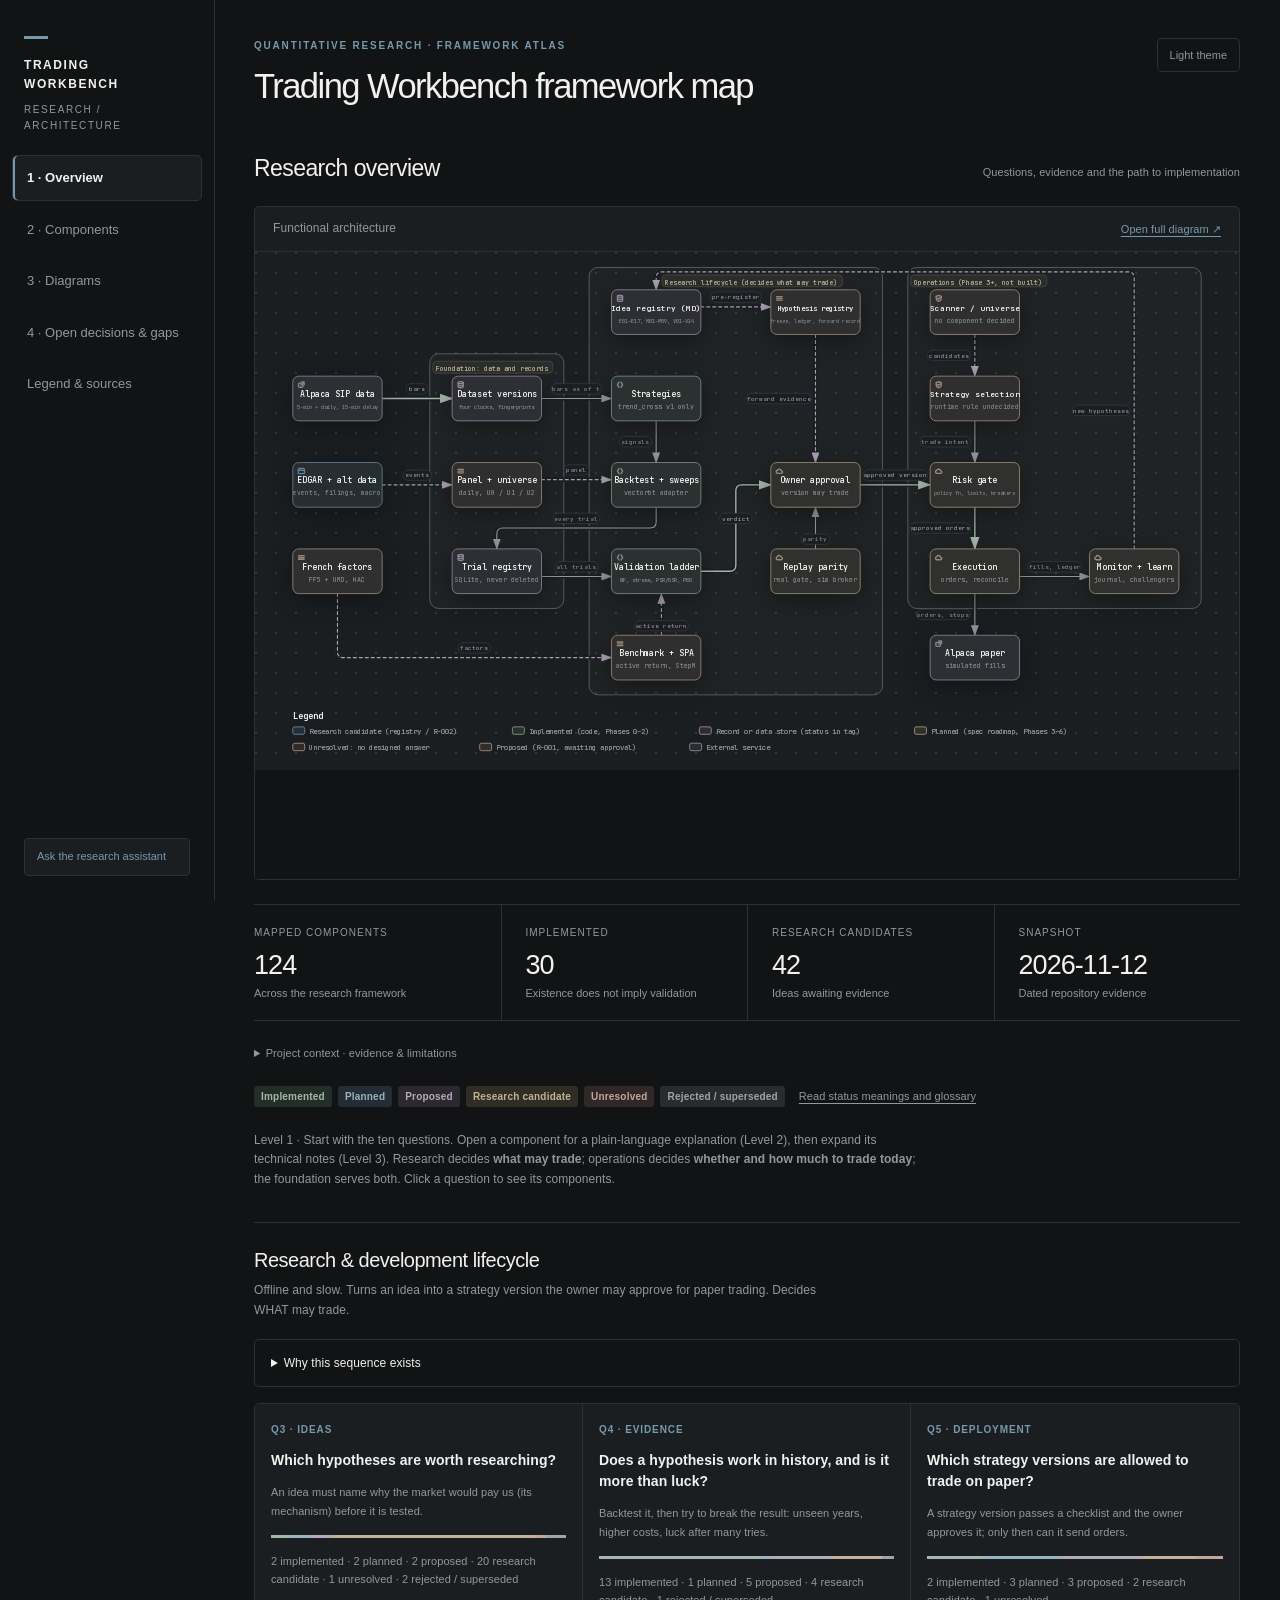
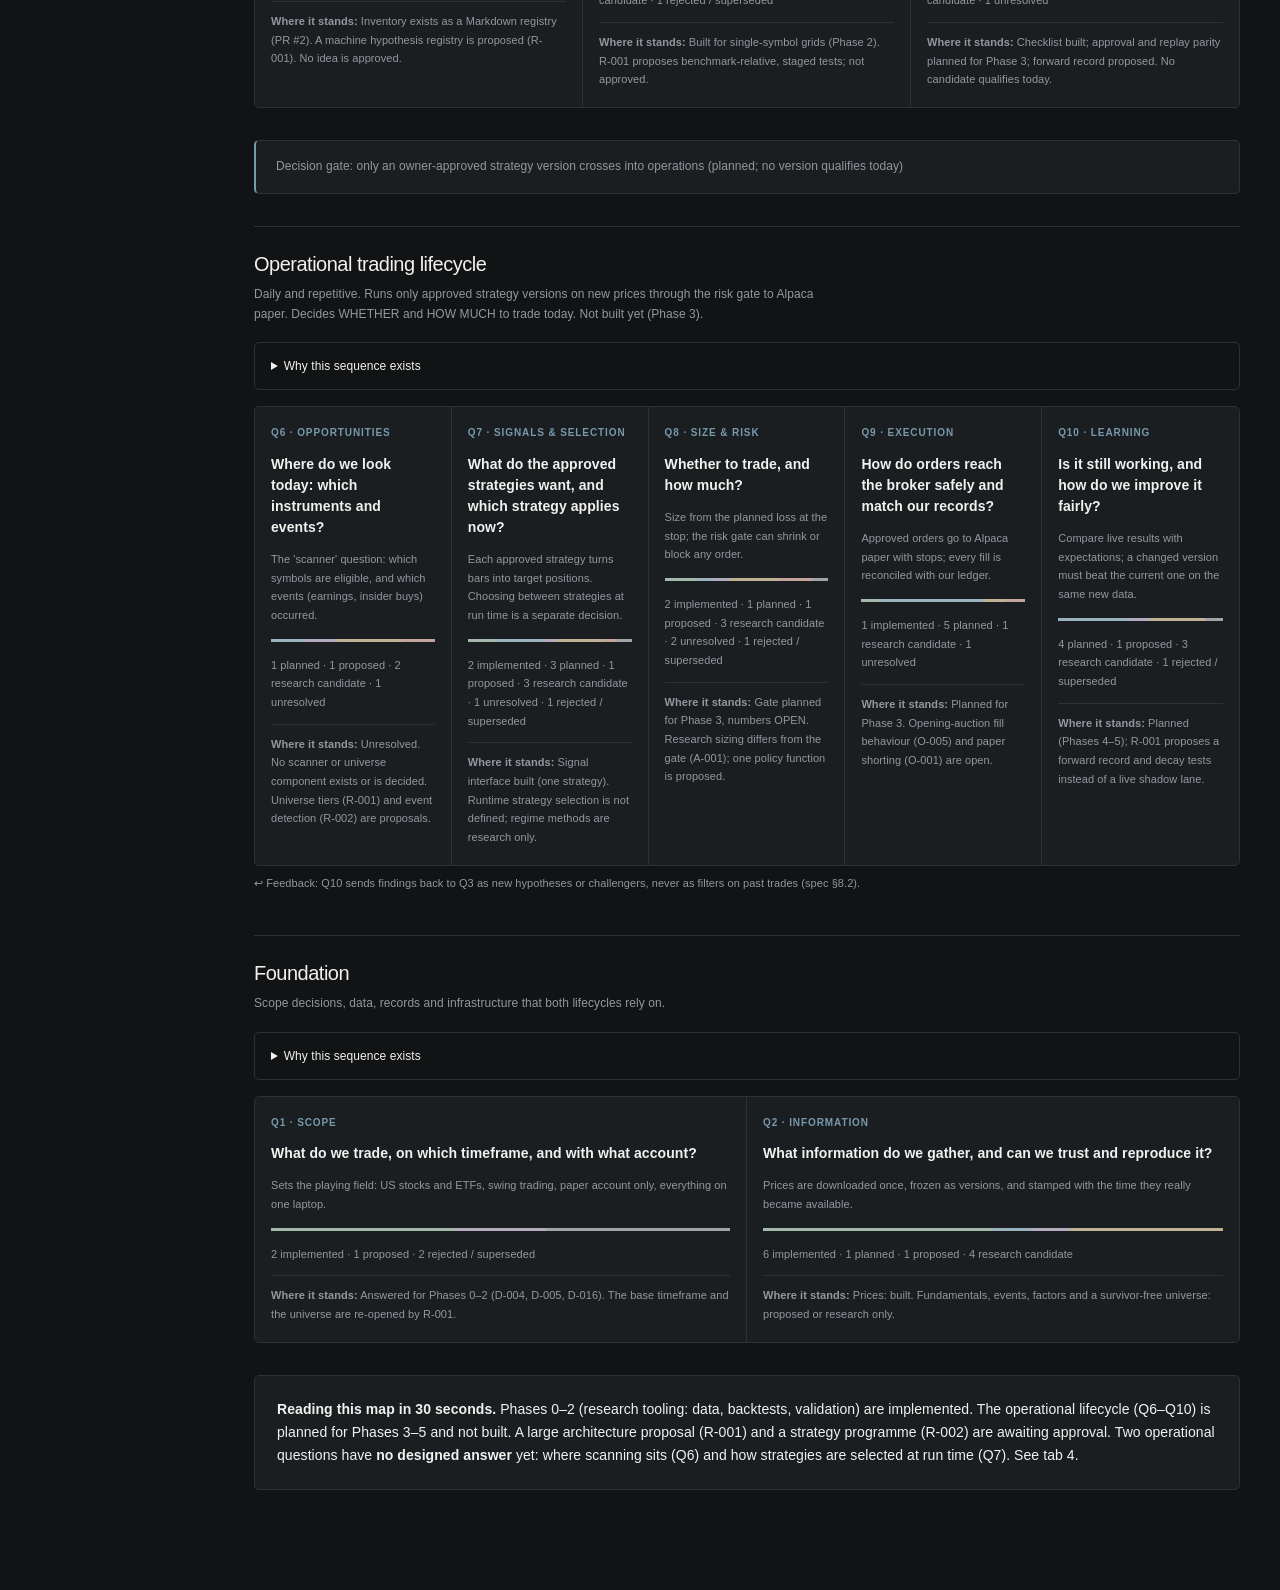
==== index.html @ d886ec02 "feat: mirror shared Archify content and architecture overview" ====
<!doctype html>
<html lang="en">
<head>
<meta charset="utf-8">
<meta name="viewport" content="width=device-width, initial-scale=1">
<title>Trading Workbench Framework Map</title><link rel="icon" href="data:,">
<style>
:root{
  --bg:#f7f7f4;--panel:#ffffff;--ink:#1d2327;--muted:#5b6670;--line:#dfe2e0;--accent:#2f5d8a;
  --built:#1f7a4d;--built-bg:#e3f2e9;--planned:#2563a6;--planned-bg:#e2edf9;--proposed:#6b44a8;--proposed-bg:#efe8f8;
  --candidate:#9a6200;--candidate-bg:#fbf0dc;--rejected:#7a7f85;--rejected-bg:#eceeef;--open:#b3261e;--open-bg:#fbe5e3;
  --shadow:0 1px 2px rgba(0,0,0,.06),0 2px 8px rgba(0,0,0,.04);
}
@media (prefers-color-scheme:dark){:root:not([data-theme="light"]){
  --bg:#15181b;--panel:#1d2125;--ink:#e6e8ea;--muted:#9aa4ad;--line:#30363c;--accent:#7fb0e0;
  --built:#5cc48d;--built-bg:#183a28;--planned:#79aef0;--planned-bg:#1a2e45;--proposed:#b393ea;--proposed-bg:#2c2240;
  --candidate:#e5ad4e;--candidate-bg:#3a2d14;--rejected:#a3a9af;--rejected-bg:#2a2e32;--open:#f08a80;--open-bg:#43201d;--shadow:none}}
:root[data-theme="dark"]{
  --bg:#15181b;--panel:#1d2125;--ink:#e6e8ea;--muted:#9aa4ad;--line:#30363c;--accent:#7fb0e0;
  --built:#5cc48d;--built-bg:#183a28;--planned:#79aef0;--planned-bg:#1a2e45;--proposed:#b393ea;--proposed-bg:#2c2240;
  --candidate:#e5ad4e;--candidate-bg:#3a2d14;--rejected:#a3a9af;--rejected-bg:#2a2e32;--open:#f08a80;--open-bg:#43201d;--shadow:none}
*{box-sizing:border-box}
body{margin:0;background:var(--bg);color:var(--ink);font:15px/1.5 system-ui,-apple-system,"Segoe UI",Roboto,sans-serif}
a{color:var(--accent)}
header{padding:20px 24px 0;max-width:1280px;margin:0 auto}
h1{font-size:24px;margin:0 0 4px}
.sub{color:var(--muted);margin:0 0 14px;max-width:900px}
nav{display:flex;gap:4px;flex-wrap:wrap;border-bottom:1px solid var(--line);max-width:1280px;margin:0 auto;padding:0 24px}
nav button{background:none;border:0;border-bottom:3px solid transparent;padding:10px 12px;font:inherit;color:var(--muted);cursor:pointer}
nav button[aria-selected="true"]{color:var(--ink);border-bottom-color:var(--accent);font-weight:600}
main{max-width:1280px;margin:0 auto;padding:20px 24px 60px}
.tab{display:none}.tab.on{display:block}
.pill{display:inline-block;border-radius:999px;padding:1px 9px;font-size:12px;font-weight:600;white-space:nowrap}
.s-built{color:var(--built);background:var(--built-bg)}.s-planned{color:var(--planned);background:var(--planned-bg)}
.s-proposed{color:var(--proposed);background:var(--proposed-bg)}.s-candidate{color:var(--candidate);background:var(--candidate-bg)}
.s-rejected{color:var(--rejected);background:var(--rejected-bg);text-decoration:line-through}.s-open{color:var(--open);background:var(--open-bg)}
.legend{display:flex;gap:8px;flex-wrap:wrap;align-items:center;margin:4px 0 14px}
.legend .pill{cursor:help}
.card{background:var(--panel);border:1px solid var(--line);border-radius:10px;padding:14px;box-shadow:var(--shadow)}
.lanes{display:grid;gap:14px}
.lane h2{font-size:16px;margin:0 0 2px}.lane p.l{color:var(--muted);margin:0 0 10px;font-size:14px}
.flow{display:flex;gap:10px;align-items:stretch;flex-wrap:wrap}
.flow .q{flex:1 1 180px;cursor:pointer;display:flex;flex-direction:column;gap:6px;min-width:170px}
.flow .q:hover,.comp:hover{border-color:var(--accent)}
.arrow{align-self:center;color:var(--muted);font-size:20px}
.q .qid{font-size:12px;color:var(--muted);font-weight:600}.q .qt{font-weight:600;font-size:14px}
.q .qa{font-size:13px;color:var(--muted)}
.bar{display:flex;height:8px;border-radius:4px;overflow:hidden;background:var(--line)}
.bar span{display:block}
.gate{border:2px dashed var(--open);border-radius:10px;padding:10px 14px;text-align:center;font-weight:600;background:var(--open-bg);color:var(--open)}
.loop{font-size:13px;color:var(--muted);margin-top:8px}
.filters{display:flex;gap:8px;flex-wrap:wrap;align-items:center;margin-bottom:14px}
.filters input,.filters select{font:inherit;padding:6px 10px;border:1px solid var(--line);border-radius:8px;background:var(--panel);color:var(--ink)}
.chip{border:1px solid var(--line);background:var(--panel);border-radius:999px;padding:3px 10px;font:inherit;font-size:13px;cursor:pointer;color:var(--ink)}
.chip[aria-pressed="false"]{opacity:.45}
.group{margin:18px 0 6px}.group h3{margin:0;font-size:15px}.group p{margin:2px 0 8px;color:var(--muted);font-size:13px}
.grid{display:grid;grid-template-columns:repeat(auto-fill,minmax(270px,1fr));gap:10px}
.comp{cursor:pointer;display:flex;flex-direction:column;gap:6px}
.comp .top{display:flex;gap:6px;flex-wrap:wrap;align-items:center}
.kind{font-size:12px;color:var(--muted)}
.comp .nm{font-weight:600;font-size:14px;line-height:1.3}.comp .pp{font-size:13px;color:var(--muted)}
.drawer{position:fixed;top:0;right:0;height:100%;width:min(560px,100%);background:var(--panel);border-left:1px solid var(--line);
  box-shadow:-6px 0 24px rgba(0,0,0,.15);transform:translateX(105%);transition:transform .2s;overflow:auto;z-index:20;padding:20px 22px 40px}
.drawer.on{transform:none}
.drawer h2{margin:6px 0 4px;font-size:19px}
.drawer h4{margin:16px 0 4px;font-size:12px;text-transform:uppercase;letter-spacing:.04em;color:var(--muted)}
.drawer p{margin:0}
.close{position:sticky;top:0;float:right;font:inherit;border:1px solid var(--line);background:var(--panel);color:var(--ink);border-radius:8px;padding:4px 10px;cursor:pointer}
.rel{display:flex;flex-wrap:wrap;gap:6px}.rel button{font:inherit;font-size:13px;border:1px solid var(--line);background:var(--bg);color:var(--ink);border-radius:8px;padding:2px 8px;cursor:pointer}
.note{font-size:13px;color:var(--muted)}
.views{display:grid;grid-template-columns:repeat(auto-fill,minmax(230px,1fr));gap:10px;margin-bottom:12px}
.views .card{cursor:pointer}.views .card[aria-current="true"]{border-color:var(--accent);outline:2px solid var(--accent)}
iframe{width:100%;height:78vh;border:1px solid var(--line);border-radius:10px;background:#fff}
.split{display:grid;grid-template-columns:1fr;gap:16px}
@media(min-width:1000px){.split{grid-template-columns:1fr 1fr}}
.list{display:flex;flex-direction:column;gap:8px}
.item b{display:block}.item .why{color:var(--muted);font-size:13px}
.assess{border:2px solid var(--proposed);border-radius:12px;padding:14px;background:var(--proposed-bg)}
.assess h2{margin-top:0;color:var(--proposed)}
.tag{font-size:12px;font-weight:600;color:var(--muted)}
table{border-collapse:collapse;width:100%;font-size:14px}th,td{border-bottom:1px solid var(--line);text-align:left;padding:6px 8px;vertical-align:top}
.themebtn{float:right;font:inherit;font-size:13px;border:1px solid var(--line);background:var(--panel);color:var(--ink);border-radius:8px;padding:4px 10px;cursor:pointer}
@media(max-width:600px){header,main,nav{padding-left:16px;padding-right:16px}.arrow{display:none}}

details.lesson,details.guide{border:1px solid var(--line);border-radius:8px;padding:12px;margin:14px 0;background:var(--bg)}
summary{cursor:pointer;font-weight:600;line-height:1.5}summary:focus-visible,button:focus-visible,a:focus-visible,[tabindex]:focus-visible{outline:3px solid var(--accent);outline-offset:3px}
.drawer p+p{margin-top:12px}.drawer p{line-height:1.65;overflow-wrap:anywhere}.drawer h3{font-size:16px;margin:18px 0 8px}.drawer h4{text-transform:none;font-size:14px;letter-spacing:0}
.drawer:not(.on){visibility:hidden}.drawer.on{visibility:visible}.drawer{width:min(680px,100%)}
.example-note{border-left:3px solid var(--accent);padding-left:10px;margin:12px 0}.guide p{max-width:90ch}
dl{margin:8px 0}dt{font-weight:600;margin-top:12px}dd{margin:3px 0 12px;color:var(--muted)}
.filters input,.filters select{max-width:100%;min-width:0}.grid,.split,.card{min-width:0}.comp,.item,td{overflow-wrap:anywhere}
@media(max-width:600px){.drawer{padding:16px 18px 32px}.grid{grid-template-columns:1fr}table{font-size:13px}th,td{padding:6px 4px}.pill{white-space:normal}.filters input{width:100%}}
@media(prefers-reduced-motion:reduce){.drawer{transition:none}}
</style>
<link rel="stylesheet" href="assistant.css">
<link rel="stylesheet" href="dashboard.css">
</head>
<body>
<header>
  <button class="themebtn" id="theme" type="button">Theme</button>
  <h1>Trading Workbench framework map</h1>
  <p class="sub" id="subtitle"></p>
  <div class="legend" id="legend"></div>
</header>
<nav role="tablist" id="tabs">
  <button role="tab" data-tab="overview">1 · Overview</button>
  <button role="tab" data-tab="components">2 · Components</button>
  <button role="tab" data-tab="views">3 · Diagrams</button>
  <button role="tab" data-tab="decisions">4 · Open decisions &amp; gaps</button>
  <button role="tab" data-tab="about">Legend &amp; sources</button>
</nav>
<main>
  <section class="tab" id="tab-overview"></section>
  <section class="tab" id="tab-components">
    <div class="filters">
      <input id="search" type="search" placeholder="Search components" aria-label="Search components">
      <select id="kind" aria-label="Filter by kind"><option value="">All kinds</option></select>
      <select id="life" aria-label="Filter by lifecycle"><option value="">All lifecycles</option></select>
      <span id="chips"></span>
      <span class="note" id="count" role="status" aria-live="polite"></span>
    </div>
    <div id="groups"></div>
  </section>
  <section class="tab" id="tab-views">
    <p class="note">Each diagram is an Archify view built from the same data as this map. Open one here, or in its own tab for full-screen exploration (zoom, focus, routes). View A distinguishes component categories and status; view C labels the status of paths. View B shows planned steps and refusal gates; view D uses lifecycle shapes and status summaries. View E distinguishes proposal sources. Read the guide below before following a path. On a small screen, open a diagram in its own tab and use its zoom controls for dense labels.</p>
    <div class="views" id="viewlist"></div>
    <div id="viewguide" aria-live="polite"></div>
    <iframe id="viewframe" title="Selected diagram"></iframe>
  </section>
  <section class="tab" id="tab-decisions"></section>
  <section class="tab" id="tab-about"></section>
</main>
<aside class="drawer" id="drawer" role="dialog" aria-modal="false" aria-label="Component details" aria-hidden="true"></aside>
<script src="framework-data.js"></script>
<script src="learning-data.js"></script>
<script>
(function(){
const F = window.FW, $ = s => document.querySelector(s), esc = s => String(s).replace(/[&<>"]/g, c => ({"&":"&amp;","<":"&lt;",">":"&gt;",'"':"&quot;"}[c]));
const L = window.FW_LEARNING;
const byId = Object.fromEntries(F.components.map(c => [c.id, c]));
const qById = Object.fromEntries(F.questions.map(q => [q.id, q]));
const order = ["built","planned","proposed","candidate","open","rejected"];
const pill = s => `<span class="pill s-${s}" title="${esc(F.statuses[s].hint)}">${esc(F.statuses[s].label)}</span>`;
const srcLink = k => { const s = F.src[k]; return !s ? "" : s[1] ? `<a href="${esc(s[1])}" target="_blank" rel="noopener">${esc(s[0])}</a>` : `<span>${esc(s[0])}</span>`; };
const feedsInto = id => F.components.filter(c => c.deps.includes(id)).map(c => c.id);

/* theme */
const root = document.documentElement;
try { const t = localStorage.getItem("fwmap-theme"); if (t) root.dataset.theme = t; } catch(e) {}
$("#theme").onclick = () => { const cur = root.dataset.theme || "dark";
  root.dataset.theme = cur === "dark" ? "light" : "dark"; try { localStorage.setItem("fwmap-theme", root.dataset.theme); } catch(e) {} };

$("#subtitle").innerHTML = `<b>A personal quantitative research project</b> (quantitative trading research and software engineering). Not investment advice. A shared map of the project architecture and research evidence, compiled ${esc(F.asOf)} by ${esc(F.author)}. Status comes from repository evidence; <b>implemented is not validated</b>, and nothing here is owner-approved unless the decision record says so.`;
$("#legend").innerHTML = order.map(pill).join("") + `<a class="note" href="#tab=about">Read status meanings and glossary</a>`;

/* tabs + hash routing */
function show(tab){ document.querySelectorAll("#tabs button").forEach(b => b.setAttribute("aria-selected", b.dataset.tab === tab));
  document.querySelectorAll(".tab").forEach(s => s.classList.toggle("on", s.id === "tab-" + tab)); }
document.querySelectorAll("#tabs button").forEach(b => b.onclick = () => { location.hash = "tab=" + b.dataset.tab; });
function route(){ const h = new URLSearchParams(location.hash.slice(1)); const tab = h.get("tab") || "overview";
  show(["overview","components","views","decisions","about"].includes(tab) ? tab : "overview"); if (h.get("q")) { setQ(h.get("q")); } else if (tab === "components" && qFilter) { setQ(""); } if (h.get("c") && byId[h.get("c")]) open(h.get("c")); else { D.classList.remove("on"); D.setAttribute("aria-hidden","true"); } if (h.get("v")) pickView(h.get("v")); }
addEventListener("hashchange", route);

/* overview */
function statusBar(list){ const n = list.length || 1; return `<div class="bar" aria-hidden="true">` + order.map(s => {
  const k = list.filter(c => c.s === s).length; return k ? `<span class="s-${s}" style="width:${100*k/n}%;background:var(--${s})"></span>` : ""; }).join("") + `</div>`; }
function qCard(q){ const list = F.components.filter(c => c.q === q.id);
  const counts = order.map(s => [s, list.filter(c => c.s === s).length]).filter(x => x[1]).map(([s,k]) => `${k} ${F.statuses[s].label.toLowerCase()}`).join(" · ");
  return `<div class="card q" tabindex="0" data-q="${q.id}"><span class="qid">${q.id} · ${esc(q.short)}</span><span class="qt">${esc(q.title)}</span>
  <span class="qa">${esc(q.plain)}</span>${statusBar(list)}<span class="qa">${esc(counts)}</span><span class="qa"><b>Where it stands:</b> ${esc(q.answer)}</span></div>`; }
function lane(id, qs, extra){ const L = F.lifecycles.find(l => l.id === id);
  return `<div class="lane"><h2>${esc(L.label)}</h2><p class="l">${esc(L.text)}</p><details class="guide"><summary>Why this sequence exists</summary><p>${esc(window.FW_LEARNING.workflows[id])}</p></details><div class="flow">` +
    qs.map(q => qCard(qById[q])).join('<span class="arrow" aria-hidden="true">→</span>') + `</div>${extra||""}</div>`; }
$("#tab-overview").innerHTML = `<div class="lanes">
  <p class="note">Level 1 · Start with the ten questions. Open a component for a plain-language explanation (Level 2), then expand its technical notes (Level 3). Research decides <b>what may trade</b>; operations decides <b>whether and how much to trade today</b>; the foundation serves both. Click a question to see its components.</p>
  ${lane("research", ["Q3","Q4","Q5"])}
  <div class="gate">Decision gate: only an owner-approved strategy version crosses into operations (planned; no version qualifies today)</div>
  ${lane("operations", ["Q6","Q7","Q8","Q9","Q10"], `<p class="loop">↩ Feedback: Q10 sends findings back to Q3 as new hypotheses or challengers, never as filters on past trades (spec §8.2).</p>`)}
  ${lane("foundation", ["Q1","Q2"])}
  <div class="card"><b>Reading this map in 30 seconds.</b> Phases 0–2 (research tooling: data, backtests, validation) are implemented. The operational lifecycle (Q6–Q10) is planned for Phases 3–5 and not built. A large architecture proposal (R-001) and a strategy programme (R-002) are awaiting approval. Two operational questions have <b>no designed answer</b> yet: where scanning sits (Q6) and how strategies are selected at run time (Q7). See tab 4.</div>
</div>`;
document.querySelectorAll(".q").forEach(el => { const go = () => { location.hash = "tab=components&q=" + el.dataset.q; };
  el.onclick = go; el.onkeydown = e => { if (e.key === "Enter") go(); }; });

/* components */
let active = new Set(order), qFilter = "";
$("#kind").innerHTML += Object.entries(F.kinds).map(([k,v]) => `<option value="${k}">${esc(v)}</option>`).join("");
$("#life").innerHTML += F.lifecycles.map(l => `<option value="${l.id}">${esc(l.label)}</option>`).join("");
$("#chips").innerHTML = order.map(s => `<button class="chip s-${s}" aria-pressed="true" data-s="${s}">${esc(F.statuses[s].label)}</button>`).join(" ");
document.querySelectorAll(".chip").forEach(b => b.onclick = () => { const s = b.dataset.s;
  active.has(s) ? active.delete(s) : active.add(s); b.setAttribute("aria-pressed", active.has(s)); render(); });
["#search","#kind","#life"].forEach(s => $(s).oninput = render);
function setQ(q){ qFilter = q; render(); }
function render(){ const term = $("#search").value.toLowerCase(), kind = $("#kind").value, life = $("#life").value;
  let shown = 0;
  $("#groups").innerHTML = (qFilter ? `<p class="note">Showing ${qFilter} only. <a href="#tab=components" id="clearq">Show all questions</a></p>` : "") +
  F.questions.filter(q => !qFilter || q.id === qFilter).filter(q => !life || q.life === life).map(q => {
    const list = F.components.filter(c => c.q === q.id && active.has(c.s) && (!kind || c.k === kind) &&
      (!term || (c.id + " " + c.n + " " + c.p + " " + c.evid + " " + L.lessons[c.id] + " " + JSON.stringify(L.depth[c.id] || []) + " " + JSON.stringify(c.deep || {})).toLowerCase().includes(term)))
      .sort((a,b) => order.indexOf(a.s) - order.indexOf(b.s));
    shown += list.length; if (!list.length) return "";
    return `<div class="group"><h3>${q.id} · ${esc(q.title)}</h3><p>${esc(q.answer)}</p><div class="grid">` +
      list.map(c => `<div class="card comp" tabindex="0" data-c="${c.id}"><div class="top">${pill(c.s)}<span class="kind">${esc(F.kinds[c.k])}</span><span class="kind">· explanation${L.depth[c.id] || c.deep ? ' + technical notes' : ''}</span></div>
      <span class="nm">${esc(c.n)}</span><span class="pp">${esc(c.p)}</span></div>`).join("") + `</div></div>`; }).join("");
  $("#count").textContent = shown + " of " + F.components.length + " components" + (shown ? "" : " — no matches; clear search or enable more filters");
  document.querySelectorAll(".comp").forEach(el => { const go = () => openHash(el.dataset.c); el.onclick = go; el.onkeydown = e => { if (e.key === "Enter") go(); }; });
  const cq = $("#clearq"); if (cq) cq.onclick = () => { setQ(""); };
}
function openHash(id){ const h = new URLSearchParams(location.hash.slice(1)); h.set("c", id); location.hash = h.toString(); }

/* Levels 2 and 3: preserve source detail, expand only on request. */
const D = $("#drawer");
let returnFocus = null;
function open(id){ const c = byId[id]; if (!c) return; const d = c.deep || {};
  if (!D.classList.contains("on")) returnFocus = document.activeElement;
  const rel = ids => ids.length ? `<div class="rel">${ids.map(x => `<button data-c="${x}">${esc(byId[x].n)}</button>`).join("")}</div>` : `<p class="note">None recorded; this does not establish that no dependency exists.</p>`;
  const sec = (t, v) => v ? `<h4>${t}</h4><p>${esc(v)}</p>` : "";
  const down = [...new Set([...c.feeds, ...feedsInto(c.id)])];
  const gaps = F.gaps.filter(g => g.rel.includes(c.id));
  const deep = L.depth[id];
  const terms = Object.entries(L.glossary).filter(([term]) => term.split(/ \(| \/ /).some(t => t.length > 2 && (c.n+" "+c.p+" "+L.lessons[id]+" "+JSON.stringify(deep||[])+" "+JSON.stringify(d)).toLowerCase().includes(t.toLowerCase())));
  D.innerHTML = `<button class="close" id="dclose">Close ✕</button>
    <div class="top">${pill(c.s)} <span class="kind">${esc(F.kinds[c.k])} · ${c.q} ${esc(qById[c.q].short)}</span></div>
    <h2 id="detail-title">${esc(c.n)}</h2>
    <p class="note">Level 2 · Understand the component</p>
    <h3>Purpose and reasoning</h3><p>${esc(L.lessons[id])}</p>
    <h3>Evidence and status</h3><p><b>${esc(F.statuses[c.s].label)}.</b> ${esc(F.statuses[c.s].hint)}</p><p>${esc(c.evid)}</p>
    <h3>How it connects</h3>${d.integration ? `<p>${esc(d.integration)}</p>` : ""}
    <p class="note">Needs information or capability from</p>${rel(c.deps)}<p class="note" style="margin-top:10px">Supplies or supports</p>${rel(down)}
    <p class="note">These are the map's recorded dependencies, not new requirements or proof of implemented interfaces.</p>
    ${deep || c.deep ? `<details class="lesson"><summary>Level 3 · Technical reasoning, examples and limitations</summary>
    ${deep ? `<h3>${esc(deep[0])}</h3><p>${esc(deep[1])}</p><p class="note">Numerical examples are illustrative unless explicitly attributed to a recorded result.</p>` : ""}
    ${sec("Intuition in the source", d.intuition)}${sec("Recorded mechanism", d.mechanism)}${sec("Inputs and outputs", d.io)}${sec("Contribution", d.value)}${sec("Limitations", d.limits)}${sec("Alternatives in the record", d.alt)}</details>` : ""}
    ${terms.length ? `<details class="lesson"><summary>Terms used here (${terms.length})</summary><dl>${terms.map(([t,v])=>`<dt>${esc(t)}</dt><dd>${esc(v)}</dd>`).join("")}</dl></details>` : ""}
    ${gaps.length ? `<h3>Related gaps (existing structural assessment)</h3>` + gaps.map(g => `<p><span class="tag">${g.id}</span> ${esc(g.t)}</p>`).join("") : ""}
    <h3>Check the sources</h3><p>${c.src.map(srcLink).join(" · ")}</p>
    <p class="note">The lesson explains the linked repository record; it does not add an approval or a measured result. <a href="#tab=about">Full glossary and source guide</a></p>`;
  D.classList.add("on"); D.setAttribute("aria-hidden","false"); D.setAttribute("aria-labelledby","detail-title");
  $("#dclose").onclick = closeD; D.querySelectorAll(".rel button").forEach(b => b.onclick = () => openHash(b.dataset.c)); D.scrollTop = 0; $("#dclose").focus({preventScroll:true}); }
function closeD(){ D.classList.remove("on"); D.setAttribute("aria-hidden","true"); const h = new URLSearchParams(location.hash.slice(1)); h.delete("c"); history.replaceState(null,"","#"+h.toString()); if(returnFocus?.isConnected) returnFocus.focus({preventScroll:true}); }
addEventListener("keydown", e => { if (e.key === "Escape" && D.classList.contains("on")) closeD(); });

/* views */
$("#viewlist").innerHTML = F.views.map(v => `<div class="card" tabindex="0" data-v="${v.id}"><b>${esc(v.t)}</b><p class="note">${esc(v.d)}</p>
  <a href="${esc(v.file)}" target="_blank" rel="noopener">Open in a new tab ↗</a></div>`).join("");
function pickView(id){ const v = F.views.find(x => x.id === id) || F.views[0]; $("#viewframe").src = v.file; $("#viewframe").title = v.t;
  const guide = L.views[v.id]; $("#viewguide").innerHTML = `<div class="card guide"><h3>${esc(guide[0])}</h3><p>${esc(guide[1])}</p><p class="note">Explore the concepts: ${guide[2].map(id=>`<a href="#tab=views&v=${v.id}&c=${id}">${esc(byId[id].n)}</a>`).join(" · ")}</p></div>`;
  document.querySelectorAll("#viewlist .card").forEach(c => c.setAttribute("aria-current", c.dataset.v === v.id)); }
document.querySelectorAll("#viewlist .card").forEach(el => el.onclick = e => { if (e.target.tagName !== "A") location.hash = "tab=views&v=" + el.dataset.v; });
document.querySelectorAll("#viewlist .card").forEach(el => el.onkeydown = e => { if(e.target === el && (e.key === "Enter" || e.key === " ")) {e.preventDefault(); location.hash = "tab=views&v=" + el.dataset.v;} });
pickView("A");

/* decisions and gaps */
const relBtns = ids => ids.map(x => byId[x] ? `<button class="chip" data-c="${x}">${esc(byId[x].n)}</button>` : "").join(" ");
$("#tab-decisions").innerHTML = `<div class="split">
  <div><h2>Documented open decisions</h2><p class="note">These are open in the repository's own records. Resolving them is the owner's decision.</p>
  <div class="list">${F.unresolved.map(u => `<div class="card item"><b>${u.id} · ${esc(u.t)}</b><span class="why">${esc(u.why)}</span>
    ${u.src.length ? `<span class="note">${u.src.map(srcLink).join(" · ")}</span>` : ""}</div>`).join("")}</div></div>
  <div class="assess"><h2>Claude's structural assessment (not part of the plan)</h2>
  <p class="note">Written by Claude Opus 5.5 while building this map. These are findings and suggestions, kept apart from the documented framework. Nothing here is adopted.</p>
  <h3>Gaps and inconsistencies</h3><div class="list">${F.gaps.map(g => `<div class="card item"><span class="tag">${g.id} · ${esc(g.type)}</span><b>${esc(g.t)}</b><span class="why">${esc(g.d)}</span><div>${relBtns(g.rel)}</div></div>`).join("")}</div>
  <h3>Proposed improvements</h3><div class="list">${F.proposals.map(p => `<div class="card item"><span class="tag">${p.id} · addresses ${p.fix.join(", ")}</span><b>${esc(p.t)}</b><span class="why">${esc(p.d)}</span></div>`).join("")}</div>
  <p class="note">The proposed structure is drawn in diagram E, which is labelled as a proposal.</p></div></div>`;
document.querySelectorAll("#tab-decisions .chip").forEach(b => b.onclick = () => openHash(b.dataset.c));

/* about */
const counts = order.map(s => `<tr><td>${pill(s)}</td><td>${F.components.filter(c => c.s === s).length}</td><td>${esc(F.statuses[s].hint)}</td></tr>`).join("");
const kindRows = Object.entries(F.kinds).map(([k,v]) => `<tr><td>${esc(v)}</td><td>${F.components.filter(c => c.k === k).length}</td></tr>`).join("");
$("#tab-about").innerHTML = `<div class="split"><div class="card"><h2>Status legend</h2><table><tr><th>Status</th><th>Components</th><th>Meaning</th></tr>${counts}</table>
  <p class="note" style="margin-top:8px">Implemented means code or a document exists; validated means a specified evidence test passed; approved means the owner granted authority. These are separate claims. A planned item belongs to the roadmap; a proposal changes or extends that plan and has not been accepted. A research candidate is worth investigating, not a selected trading strategy. The only implemented strategy (trend_cross) failed its deflated-Sharpe test, and no research candidate has been tested. "Proposed" items are R-001 architecture proposals; "Research candidate" items come from the idea registry and R-002.</p></div>
  <div class="card"><h2>Component kinds</h2><table><tr><th>Kind</th><th>Count</th></tr>${kindRows}</table></div>
  <div class="card"><h2>Authoritative sources</h2><p class="note">The map summarises these documents and never replaces them. When they disagree, the newer decision-log entry wins (spec §11.1).</p>
  <ul>${["SPEC","LOG","AR","SR","REG","LOGP2","LOGR","PR1","PR2"].map(k => `<li>${srcLink(k)}</li>`).join("")}</ul>
  <p class="note">The documents and code live in a private repository, so source references on this site are named but not linked. Statuses describe the dated evidence snapshot shown at the top of the page.</p></div>
  <div class="card"><h2>About this public snapshot</h2><p>This is a manually published snapshot of the framework map from a personal learning project. It is not updated automatically; newer work may exist in the private repository.</p>
  <p class="note">Nothing here is investment advice, and no strategy shown here has demonstrated profitability.</p>
  <p class="note">Coverage: all 40 registry entries (E01–E17, M01–M09, V01–V14), the 10 R-001 decisions, the R-002 hypotheses, the spec's modules and the open decision-log items are mapped to at least one component.</p></div></div>`;

$("#tab-about").innerHTML += `<div class="card" style="margin-top:16px"><h2>Glossary · read terms in context</h2><p class="note">Component panels also offer the matching terms. Educational expansion by ${esc(L.author)}; original structural assessment remains attributed to its author.</p><details class="guide"><summary>Open the glossary (${Object.keys(L.glossary).length} terms)</summary><dl>${Object.entries(L.glossary).map(([t,v])=>`<dt>${esc(t)}</dt><dd>${esc(v)}</dd>`).join("")}</dl></details><h3>Method references</h3><p class="note">Repository sources establish project status. These primary references support the statistical explanations.</p><ul>${L.references.map(([t,url])=>`<li><a href="${esc(url)}" target="_blank" rel="noopener">${esc(t)}</a></li>`).join("")}</ul></div>`;
render(); route();
})();
</script>
<script src="assistant-config.js"></script>
<script src="assistant.js"></script>
<script src="dashboard.js"></script>
</body>
</html>
---- assistant.css ----
/* Discreet, collapsible research side panel; all chat behavior lives in assistant.js. */
.ai-launch,.ai-panel button,.ai-panel select,.ai-explain{font:inherit;color:var(--ink);background:var(--panel);border:1px solid var(--line);border-radius:4px;padding:9px 12px;cursor:pointer}
.ai-launch{position:fixed;bottom:24px;left:24px;right:auto;z-index:25;width:166px;text-align:left;font-size:11px;line-height:1.6;box-shadow:none;color:var(--accent)}
.ai-launch:hover,.ai-explain:hover,.ai-panel button:hover{border-color:var(--accent);background:var(--hover)}
.ai-panel{position:fixed;inset:0 0 0 auto;width:410px;max-width:100%;height:100dvh;max-height:100dvh;z-index:30;display:flex;flex-direction:column;background:var(--panel);border:0;border-left:1px solid var(--line);border-radius:0;box-shadow:none;padding:24px;overflow:auto;overscroll-behavior:contain}
.ai-panel[hidden]{display:none}.ai-top{display:flex;gap:8px;align-items:center;padding-bottom:20px;border-bottom:1px solid var(--line)}.ai-top strong{flex:1;font-size:14px;font-weight:500}.ai-top select{max-width:95px;font-size:11px;padding:7px}.ai-top button{font-size:17px;padding:3px 9px}.ai-context{font-size:11px;color:var(--accent);margin:20px 0 14px}.ai-suggestions{display:flex;gap:6px;flex-wrap:wrap}.ai-suggestions button{font-size:11px;line-height:1.5;text-align:left;background:transparent;padding:8px 10px}.ai-messages{overflow:auto;min-height:80px;flex:1;padding:20px 0;overscroll-behavior:contain}.ai-message{padding:16px 0;border:0;border-bottom:1px solid var(--line);border-radius:0;margin:0;background:transparent;font-size:13px}.ai-message strong{font-size:9px;color:var(--muted);text-transform:uppercase;letter-spacing:.12em;display:block;margin-bottom:8px}.ai-user{margin:0;padding:12px;border:1px solid var(--line);border-radius:4px;background:var(--bg)}.ai-text{white-space:pre-wrap;overflow-wrap:anywhere;line-height:1.8}.ai-sources{display:flex;flex-direction:column;gap:6px;font-size:11px;margin-top:14px;overflow-wrap:anywhere}.ai-status,.ai-note{font-size:10px;line-height:1.7;color:var(--muted);margin:10px 0}.ai-panel form{border-top:1px solid var(--line);padding-top:16px}.ai-panel label{font-size:10px;color:var(--muted)}.ai-panel textarea{display:block;width:100%;resize:vertical;max-height:30vh;background:var(--bg);color:var(--ink);font:inherit;font-size:13px;border:1px solid var(--line);border-radius:4px;padding:12px;min-height:80px;margin-top:8px}.ai-controls{display:flex;justify-content:space-between;gap:8px;margin-top:10px}.ai-controls button{font-size:11px}.ai-controls button[type=submit]{border-color:var(--accent);color:var(--ink)}.ai-panel button:disabled{opacity:.6;cursor:wait}.ai-explain{margin:8px 0;color:var(--accent);font-size:11px}
@media(max-width:1250px){.ai-launch{left:20px;width:150px;font-size:10px}}
@media(max-width:950px){.ai-launch{left:auto;right:20px;bottom:18px;width:auto;padding:10px 14px}}
@media(max-width:620px){.ai-panel{width:100%;padding:20px 18px}.ai-launch{right:14px;bottom:14px;font-size:11px}.ai-panel button{min-height:40px}.ai-top{gap:8px}.ai-top strong{font-size:14px}.ai-top select{max-width:92px}.ai-messages{min-height:65px}.ai-note{margin-bottom:0}}
---- dashboard.css ----
/* Shared editorial dashboard. Existing markup and domain behavior remain authoritative. */
:root, :root[data-theme="dark"], :root:not([data-theme="light"]){
  color-scheme:dark;--bg:#111315;--panel:#1B1E21;--ink:#F1F1EE;--muted:#92989E;--accent:#7799AC;
  --line:#2d3135;--hover:#23282c;--shadow:none;--radius:5px;--rail:214px;--gutter:40px;
  --font:Inter,"Segoe UI",Arial,sans-serif;--space-1:8px;--space-2:16px;--space-3:24px;--space-4:40px;
  --built:#a5b8ac;--built-bg:#242e29;--planned:#9bb2bf;--planned-bg:#242d33;
  --proposed:#b4aabd;--proposed-bg:#2b2830;--candidate:#c0b395;--candidate-bg:#302d25;
  --rejected:#a0a4a8;--rejected-bg:#292c2f;--open:#c3a59e;--open-bg:#302826;
}
:root[data-theme="light"]{color-scheme:light;--bg:#f3f3f0;--panel:#fafaf8;--ink:#202428;--muted:#60686e;--accent:#426779;--line:#d8dcdd;--hover:#e9edee;--built:#496553;--built-bg:#e5ece7;--planned:#466779;--planned-bg:#e4ebee;--proposed:#6a5d73;--proposed-bg:#ece7ef;--candidate:#79653e;--candidate-bg:#eee9de;--rejected:#60686e;--rejected-bg:#e8eaeb;--open:#80594e;--open-bg:#efe5e1}
html{scroll-padding-top:24px}body{font:14px/1.65 var(--font);background:var(--bg);color:var(--ink);background-image:none;letter-spacing:.005em}
button,input,select,textarea{font-family:inherit}a{text-underline-offset:3px}a:hover{color:var(--ink)}
button,a,input,select,summary{touch-action:manipulation}button{transition:background .15s,border-color .15s,color .15s}
:focus-visible{outline:2px solid var(--accent);outline-offset:4px}
header,main{max-width:1540px;margin-left:var(--rail);margin-right:auto;padding-left:var(--gutter);padding-right:var(--gutter)}
header{padding-top:38px;padding-bottom:0}main{padding-top:30px;padding-bottom:100px}
.workspace-identity{position:fixed;top:36px;left:24px;width:165px;z-index:5;font-size:12px;font-weight:650;letter-spacing:.13em;text-transform:uppercase;line-height:1.6}
.workspace-identity small{display:block;font-weight:400;color:var(--muted);font-size:10px;letter-spacing:.16em;margin-top:8px}
.workspace-identity:before{content:"";display:block;width:24px;height:3px;background:var(--accent);margin-bottom:17px}
body:before{content:"";position:fixed;inset:0 auto 0 0;width:var(--rail);border-right:1px solid var(--line);pointer-events:none}
nav{position:fixed;top:155px;left:12px;width:calc(var(--rail) - 24px);max-width:none;padding:0;margin:0;display:flex;flex-direction:column;gap:6px;border:0;z-index:5}
nav button{font-size:13px;line-height:1.5;padding:12px 14px;text-align:left;border:1px solid transparent;border-radius:var(--radius);color:var(--muted);font-weight:400}
nav button:hover{background:var(--panel);color:var(--ink)}nav button[aria-selected="true"]{background:var(--panel);border-color:var(--line);color:var(--ink);font-weight:550;box-shadow:inset 2px 0 var(--accent)}
.eyebrow,.section-kicker{color:var(--accent);font-size:10px;text-transform:uppercase;letter-spacing:.18em;font-weight:600;margin:0 0 12px}
h1{font-size:clamp(27px,2.7vw,42px);line-height:1.15;letter-spacing:-.045em;font-weight:500;max-width:920px;margin:0 0 18px}
h2{font-size:23px;font-weight:500;letter-spacing:-.025em;line-height:1.3}h3{font-weight:550;letter-spacing:-.015em}
.sub{font-size:12px;line-height:1.8;max-width:100ch;color:var(--muted);margin-bottom:20px}.sub b{font-weight:500;color:var(--ink)}
.themebtn{float:right;padding:7px 12px;border-radius:var(--radius);font-size:11px;color:var(--muted);background:transparent;margin-left:16px}.themebtn:hover{color:var(--ink);border-color:var(--accent)}
.legend{gap:6px;margin:0 0 24px}.legend .note{font-size:11px;margin-left:8px}.pill{font-size:10px;padding:3px 7px;font-weight:550;letter-spacing:.02em;border-radius:3px;line-height:1.5}.s-rejected{text-decoration:none}
.dashboard-summary{display:grid;grid-template-columns:repeat(4,minmax(0,1fr));border-block:1px solid var(--line);margin-top:28px}
.summary-metric{padding:20px 24px 20px 0;min-width:0}.summary-metric+.summary-metric{padding-left:24px;border-left:1px solid var(--line)}
.summary-metric dt{font-size:10px;font-weight:500;text-transform:uppercase;letter-spacing:.1em;color:var(--muted);margin:0 0 7px}.summary-metric dd{font-size:27px;line-height:1.2;font-weight:450;letter-spacing:-.035em;color:var(--ink);margin:0;font-variant-numeric:tabular-nums}.summary-metric small{display:block;font-size:11px;letter-spacing:0;color:var(--muted);margin-top:6px}
.section-heading{display:flex;align-items:baseline;justify-content:space-between;gap:20px;margin-bottom:22px}.section-heading h2{margin:0}.section-heading p{font-size:11px;color:var(--muted);margin:0;text-align:right}
.card{border-radius:var(--radius);padding:22px;background:var(--panel);border:1px solid var(--line);box-shadow:none}.card[tabindex]{transition:background .15s,border-color .15s}.card[tabindex]:hover{box-shadow:none;background:var(--hover);border-color:#56646c}
.lanes{gap:32px}.lanes>.note{max-width:100ch;margin:0;font-size:12px}.lane{padding-top:24px;border-top:1px solid var(--line)}.lane h2{font-size:20px;font-weight:500;margin-bottom:8px}.lane p.l{font-size:12px;margin-bottom:18px;max-width:85ch}
.flow{display:grid;grid-template-columns:repeat(auto-fit,minmax(170px,1fr));gap:0;border:1px solid var(--line);border-radius:var(--radius);overflow:hidden;background:var(--panel)}.flow .q{min-width:0;border:0;border-right:1px solid var(--line);border-radius:0;padding:18px 16px;gap:12px}.flow .q:last-child{border-right:0}.flow .arrow{display:none}.q .qid{font-size:10px;text-transform:uppercase;letter-spacing:.09em;color:var(--accent)}.q .qt{font-size:14px;line-height:1.5;font-weight:550}.q .qa{font-size:11px;line-height:1.7}.q .qa:last-child{padding-top:10px;border-top:1px solid var(--line)}.bar{height:3px;border-radius:0;margin:2px 0}.gate{border:1px solid var(--line);border-left:2px solid var(--accent);border-radius:var(--radius);background:var(--panel);text-align:left;color:var(--muted);font-size:12px;font-weight:400;padding:16px 20px}.loop{font-size:11px}
details.lesson,details.guide{border-radius:var(--radius);padding:14px 16px;background:transparent;border:1px solid var(--line);margin:16px 0}summary{font-size:12px;font-weight:500;color:var(--ink)}details[open] summary{padding-bottom:12px;border-bottom:1px solid var(--line);margin-bottom:12px}details p{font-size:13px;color:var(--muted)}
.filters{padding:18px;background:var(--panel);border:1px solid var(--line);border-radius:var(--radius);gap:10px;display:grid;grid-template-columns:minmax(180px,1.5fr) minmax(120px,1fr) minmax(120px,1fr);margin-bottom:28px}.filters input,.filters select{width:100%;padding:10px 12px;border-radius:4px;font-size:12px;background:var(--bg)}#chips{grid-column:1/-1;display:flex;flex-wrap:wrap;gap:6px;padding-top:4px}#count{grid-column:1/-1;font-size:11px}.chip{border-radius:3px;font-size:11px;padding:5px 9px}.chip[aria-pressed="false"]{opacity:.55;background:transparent}.group{margin-top:30px}.group h3{font-size:16px;font-weight:500}.group>p{max-width:95ch;line-height:1.7;margin:8px 0 16px;font-size:12px}.grid{grid-template-columns:repeat(auto-fill,minmax(260px,1fr));gap:12px}.comp{gap:14px;padding:20px}.comp .top{gap:7px}.comp .nm{font-size:15px;font-weight:500;line-height:1.5}.comp .pp{font-size:12px;line-height:1.8}.kind{font-size:10px;color:var(--muted)}
.drawer{width:min(600px,100%);padding:32px;height:100dvh;box-shadow:none;border-left:1px solid var(--line);background:var(--panel)}.drawer h2{font-size:26px;line-height:1.3;font-weight:500;letter-spacing:-.03em;margin:24px 0 12px}.drawer .top{padding-top:10px}.drawer h3{font-size:15px;margin:28px 0 12px;padding-top:20px;border-top:1px solid var(--line)}.drawer p{font-size:13px;line-height:1.85}.drawer .note{font-size:11px}.close{border-radius:4px;font-size:11px;padding:7px 10px}.rel{gap:7px;margin:10px 0}.rel button{border-radius:3px;font-size:11px;padding:7px 9px;text-align:left}.rel button:hover{border-color:var(--accent)}
#tab-views.on{display:grid;grid-template-columns:230px minmax(0,1fr);gap:16px 24px;align-items:start}#tab-views>.section-heading,#tab-views>.note{grid-column:1/-1}#tab-views>.note{font-size:12px;max-width:110ch;margin:0 0 10px}#viewlist{grid-column:1;grid-row:3 / span 3;display:flex;flex-direction:column;gap:8px;margin:0}#viewlist .card{padding:16px}#viewlist b{font-size:12px;font-weight:500}#viewlist p{font-size:11px;margin:8px 0}#viewlist a{font-size:10px}#viewlist .card[aria-current="true"]{outline:none;border-color:var(--accent);box-shadow:inset 2px 0 var(--accent)}#tab-views>.ai-explain,#viewguide,#viewframe{grid-column:2}#tab-views>.ai-explain{justify-self:start;margin:0}#viewguide .card{padding:20px}#viewguide h3{font-size:16px;font-weight:500;margin:0 0 12px}#viewguide p{font-size:12px;line-height:1.8}iframe{height:70vh;min-height:420px;border-radius:var(--radius);background:var(--bg);box-shadow:none}
.split{gap:24px;align-items:start}.split h2{font-size:21px;margin-top:0}.list{gap:10px}.item{padding:20px}.item b{font-size:14px;font-weight:500;margin-bottom:8px}.item .why{font-size:12px;line-height:1.8}.item .note{display:block;font-size:11px;margin-top:10px}.assess{background:transparent;border:1px solid var(--line);border-radius:var(--radius);padding:24px}.assess h2{color:var(--ink)}.assess h3{font-size:14px;margin-top:30px}.tag{font-size:10px;letter-spacing:.07em;text-transform:uppercase;display:block;margin-bottom:8px}
table{table-layout:fixed;font-size:12px;line-height:1.7}th,td{padding:13px 10px;border-bottom:1px solid var(--line);overflow-wrap:anywhere}th{font-weight:500;color:var(--muted);background:transparent;font-size:10px;letter-spacing:.06em;text-transform:uppercase}td:nth-child(2){font-variant-numeric:tabular-nums}#tab-about table th:first-child{width:29%}#tab-about table th:nth-child(2){width:18%}#tab-about .note{font-size:12px;line-height:1.8}dt{font-size:13px}dd{font-size:13px;line-height:1.8}code{overflow-wrap:anywhere;font-size:.9em}main ul,main ol{padding-left:20px}main li{margin:8px 0}
body:has(.ai-panel:not([hidden])) .drawer{visibility:hidden;pointer-events:none}body:has(.ai-panel:not([hidden])) .ai-launch{visibility:hidden}
@media(min-width:1550px){body:has(.ai-panel:not([hidden])) header,body:has(.ai-panel:not([hidden])) main{margin-right:410px;--gutter:28px}}
@media(max-width:1250px){:root:root{--rail:190px;--gutter:28px}.workspace-identity{left:22px;width:145px}.flow{grid-template-columns:repeat(3,minmax(0,1fr))}.flow .q{border-bottom:1px solid var(--line)}.flow .q:nth-of-type(3){border-right:0}.flow .q:nth-last-of-type(-n+2){border-bottom:0}}
@media(max-width:950px){:root:root{--gutter:24px}body:before,.workspace-identity{display:none}header,main{margin-left:0}header{padding-top:28px}nav{position:static;width:auto;flex-direction:row;flex-wrap:wrap;gap:3px;margin:24px var(--gutter) 0;padding-bottom:12px;border-bottom:1px solid var(--line)}nav button{font-size:12px;padding:9px 12px}nav button[aria-selected="true"]{box-shadow:inset 0 -2px var(--accent)}main{padding-top:24px}h1{font-size:34px}.flow{grid-template-columns:repeat(3,minmax(0,1fr))}#tab-views.on{grid-template-columns:190px minmax(0,1fr);gap:16px}.split{grid-template-columns:1fr}}
@media(max-width:620px){:root:root{--gutter:18px}header{padding-top:24px}h1{font-size:29px;max-width:24ch}.sub{font-size:11px}.themebtn{font-size:10px;padding:6px 8px}.legend{gap:5px}.legend .note{margin:6px 0 0;flex-basis:100%}.dashboard-summary{grid-template-columns:repeat(2,minmax(0,1fr));margin-top:20px}.summary-metric{padding:16px 12px 16px 0}.summary-metric+.summary-metric{padding-left:16px}.summary-metric:nth-child(3){border-left:0;padding-left:0}.summary-metric:nth-child(n+3){border-top:1px solid var(--line)}.summary-metric dd{font-size:24px}.summary-metric dt{font-size:9px}.summary-metric small{font-size:10px}nav{display:grid;grid-template-columns:1fr 1fr}nav button{font-size:11px;padding:10px}.section-heading{display:block;margin-bottom:18px}.section-heading h2{font-size:22px}.section-heading p{text-align:left;margin-top:6px}.flow{grid-template-columns:1fr}.flow .q{padding:20px;border-right:0;border-bottom:1px solid var(--line)}.flow .q:nth-last-of-type(-n+2){border-bottom:1px solid var(--line)}.flow .q:last-child{border-bottom:0}.q .qa{font-size:12px}.q .qt{font-size:16px}.lanes{gap:24px}.filters{grid-template-columns:1fr 1fr;padding:14px}.filters input{grid-column:1/-1}.filters select{font-size:11px;padding:10px 7px}.grid{grid-template-columns:1fr}.card{padding:18px}.drawer{padding:20px 20px 40px}.drawer h2{font-size:24px}#tab-views.on{display:block}#viewlist{display:grid;grid-template-columns:1fr;margin:18px 0}#viewlist .card{padding:14px}#viewlist p{margin:4px 0}#viewguide{margin:16px 0}iframe{height:62vh;min-height:350px}.assess{padding:18px}th,td{padding:10px 5px;font-size:11px}.pill{white-space:normal}#tab-about table th:first-child{width:28%}#tab-about table th:nth-child(2){width:19%}}
@media(prefers-reduced-motion:reduce){*,*:before,*:after{transition:none!important;scroll-behavior:auto!important}}

.publication-notes{margin:0 0 20px;max-width:100ch}.publication-notes summary{font-size:11px;color:var(--muted);font-weight:400}.publication-notes[open] summary{border:0;padding:0;margin-bottom:10px}.publication-notes .sub{margin:0}.flow .q{overflow-wrap:anywhere}

body:has(.drawer.on) .ai-launch{visibility:hidden}
@media(max-width:1549px){body:has(.drawer.on),body:has(.ai-panel:not([hidden])){overflow:hidden}}

/* Architecture is the overview's first-screen centerpiece. */
.architecture-overview{margin:0 0 24px;border:1px solid var(--line);border-radius:var(--radius);overflow:hidden;background:var(--panel)}
.architecture-overview figcaption{display:flex;justify-content:space-between;align-items:center;gap:16px;padding:12px 18px;border-bottom:1px solid var(--line);font-size:12px;color:var(--muted)}
.architecture-overview figcaption a{font-size:11px;white-space:nowrap;color:var(--accent)}
.architecture-overview iframe{display:block;width:100%;height:clamp(360px,49vw,640px);min-height:0;border:0;border-radius:0}
#tab-overview>.dashboard-summary{margin:24px 0}#tab-overview>.publication-notes{margin:24px 0}
@media(max-width:600px){.architecture-overview figcaption{padding:12px;gap:8px;font-size:11px}.architecture-overview iframe{height:auto;aspect-ratio:1.7}header{padding-top:20px}main{padding-top:20px}}
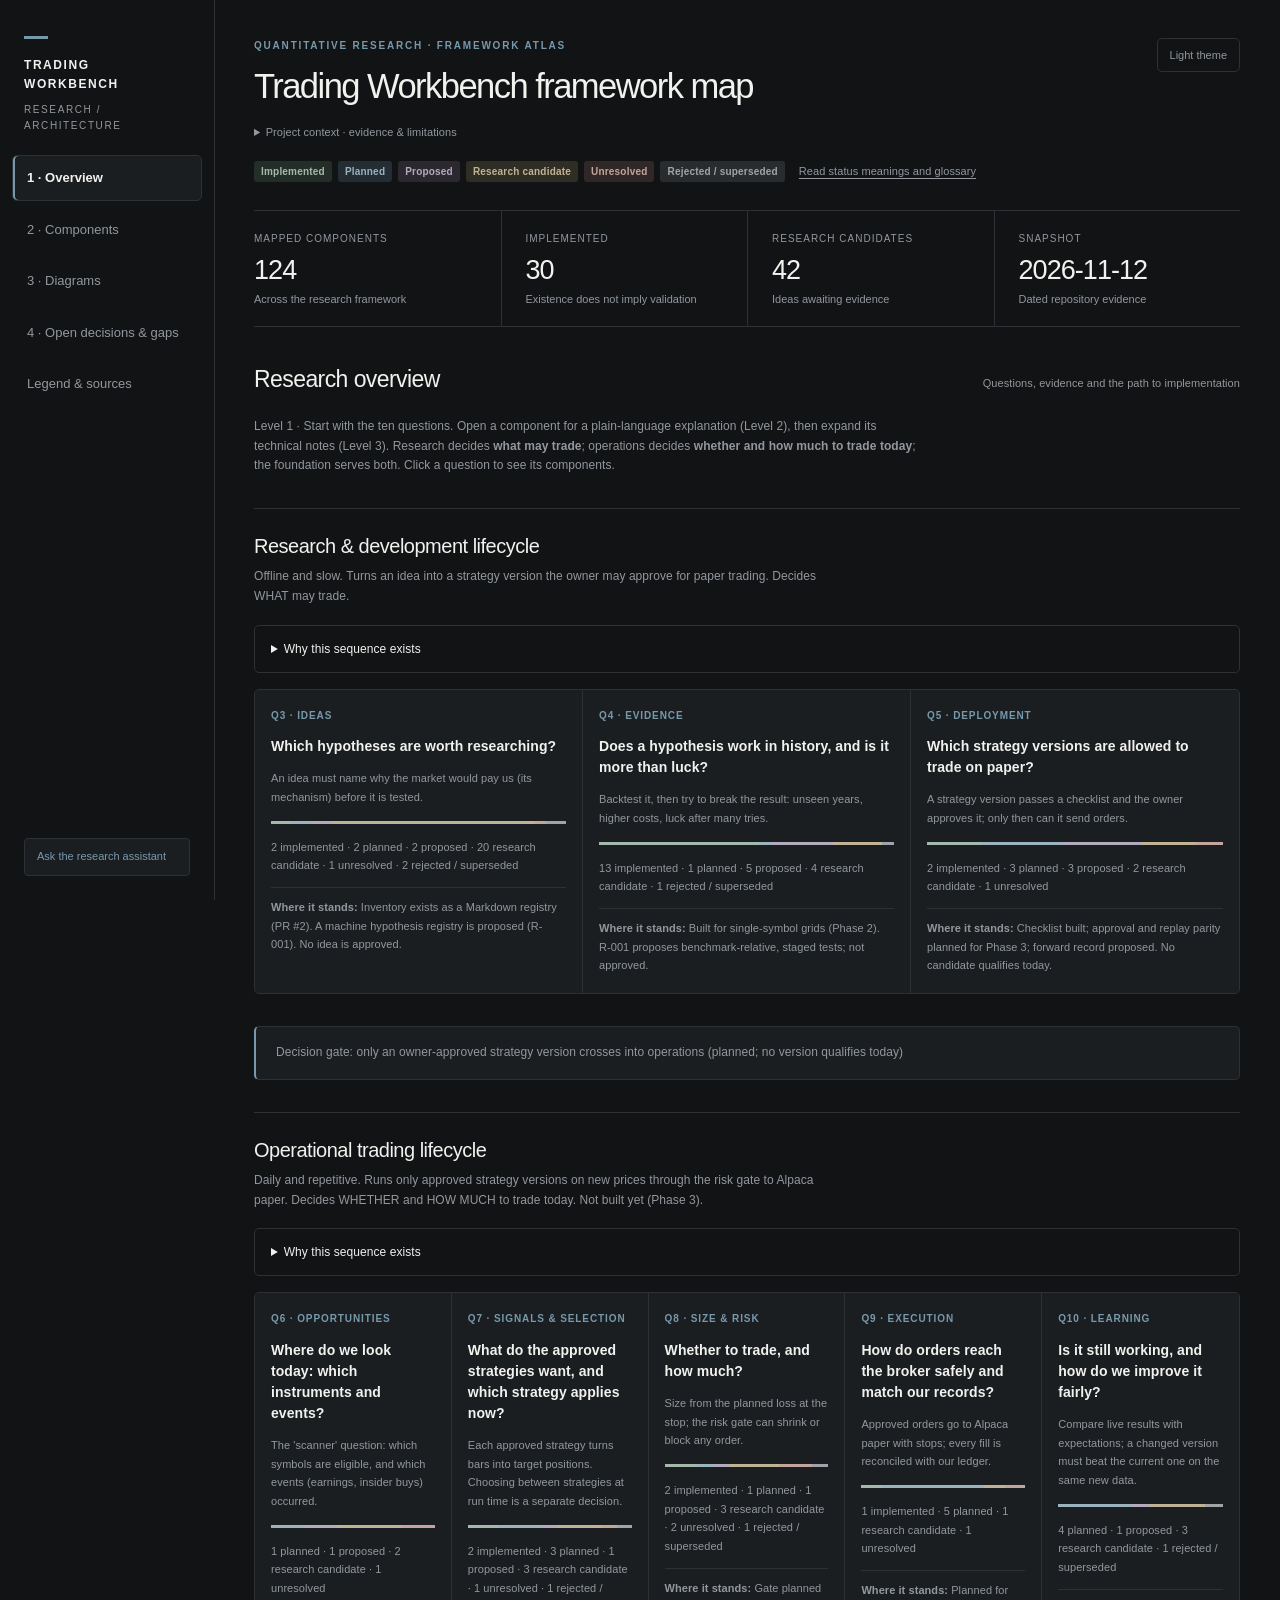
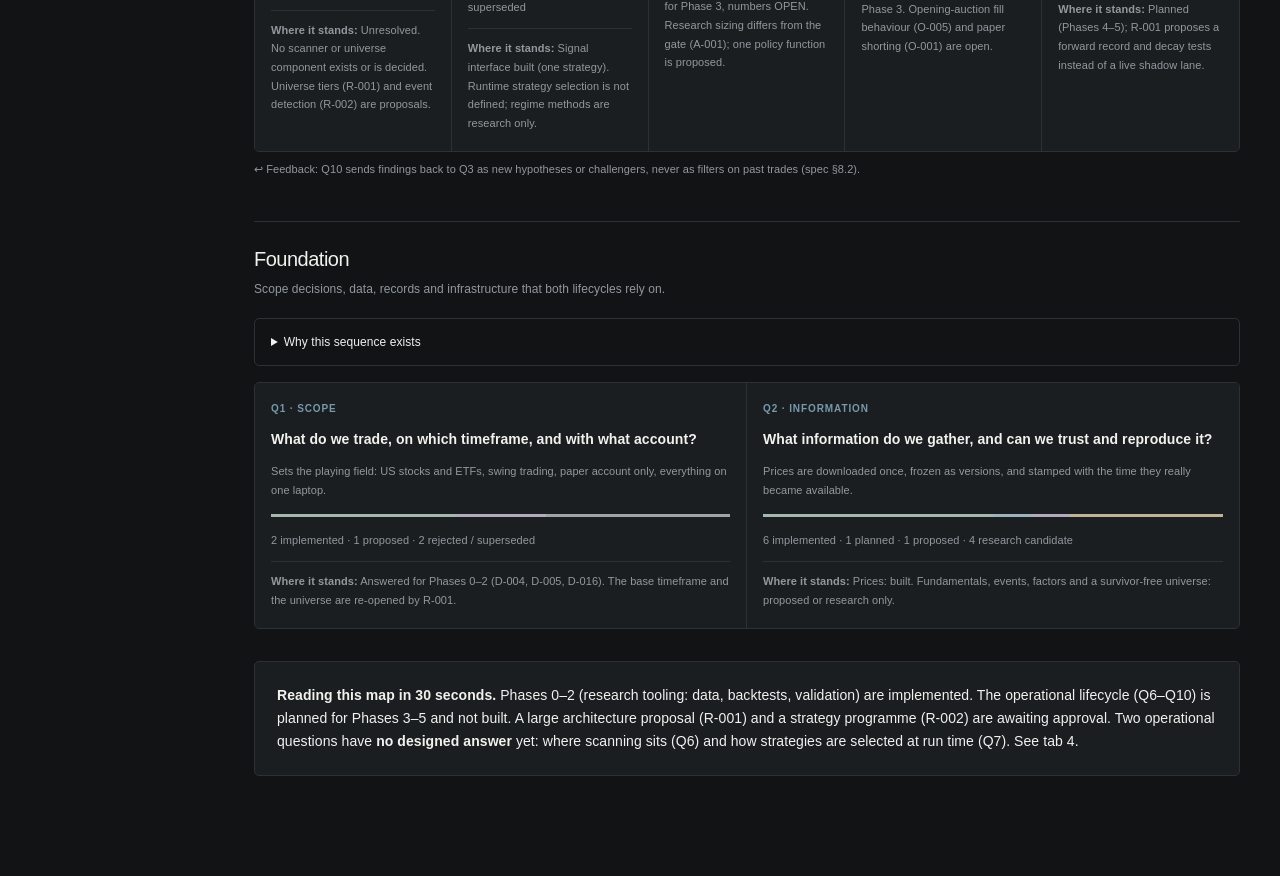
==== commit 49d90da0: "Merge pull request #2 from Lawliet73/feat/minimal-research-dashboard Refine public Archify into a mi" ====
--- a/index.html
+++ b/index.html
@@ -150,7 +150,7 @@
 $("#theme").onclick = () => { const cur = root.dataset.theme || "dark";
   root.dataset.theme = cur === "dark" ? "light" : "dark"; try { localStorage.setItem("fwmap-theme", root.dataset.theme); } catch(e) {} };
 
-$("#subtitle").innerHTML = `<b>A personal quantitative research project</b> (quantitative trading research and software engineering). Not investment advice. A shared map of the project architecture and research evidence, compiled ${esc(F.asOf)} by ${esc(F.author)}. Status comes from repository evidence; <b>implemented is not validated</b>, and nothing here is owner-approved unless the decision record says so.`;
+$("#subtitle").innerHTML = `<b>Public snapshot of a personal learning project</b> (quantitative trading research and software engineering). Not investment advice. A navigational layer above the project's private documents, compiled ${esc(F.asOf)} by ${esc(F.author)}. Status comes from repository evidence; <b>implemented is not validated</b>, and nothing here is owner-approved unless the decision record says so.`;
 $("#legend").innerHTML = order.map(pill).join("") + `<a class="note" href="#tab=about">Read status meanings and glossary</a>`;
 
 /* tabs + hash routing */
--- a/dashboard.css
+++ b/dashboard.css
@@ -51,11 +51,3 @@
 
 body:has(.drawer.on) .ai-launch{visibility:hidden}
 @media(max-width:1549px){body:has(.drawer.on),body:has(.ai-panel:not([hidden])){overflow:hidden}}
-
-/* Architecture is the overview's first-screen centerpiece. */
-.architecture-overview{margin:0 0 24px;border:1px solid var(--line);border-radius:var(--radius);overflow:hidden;background:var(--panel)}
-.architecture-overview figcaption{display:flex;justify-content:space-between;align-items:center;gap:16px;padding:12px 18px;border-bottom:1px solid var(--line);font-size:12px;color:var(--muted)}
-.architecture-overview figcaption a{font-size:11px;white-space:nowrap;color:var(--accent)}
-.architecture-overview iframe{display:block;width:100%;height:clamp(360px,49vw,640px);min-height:0;border:0;border-radius:0}
-#tab-overview>.dashboard-summary{margin:24px 0}#tab-overview>.publication-notes{margin:24px 0}
-@media(max-width:600px){.architecture-overview figcaption{padding:12px;gap:8px;font-size:11px}.architecture-overview iframe{height:auto;aspect-ratio:1.7}header{padding-top:20px}main{padding-top:20px}}
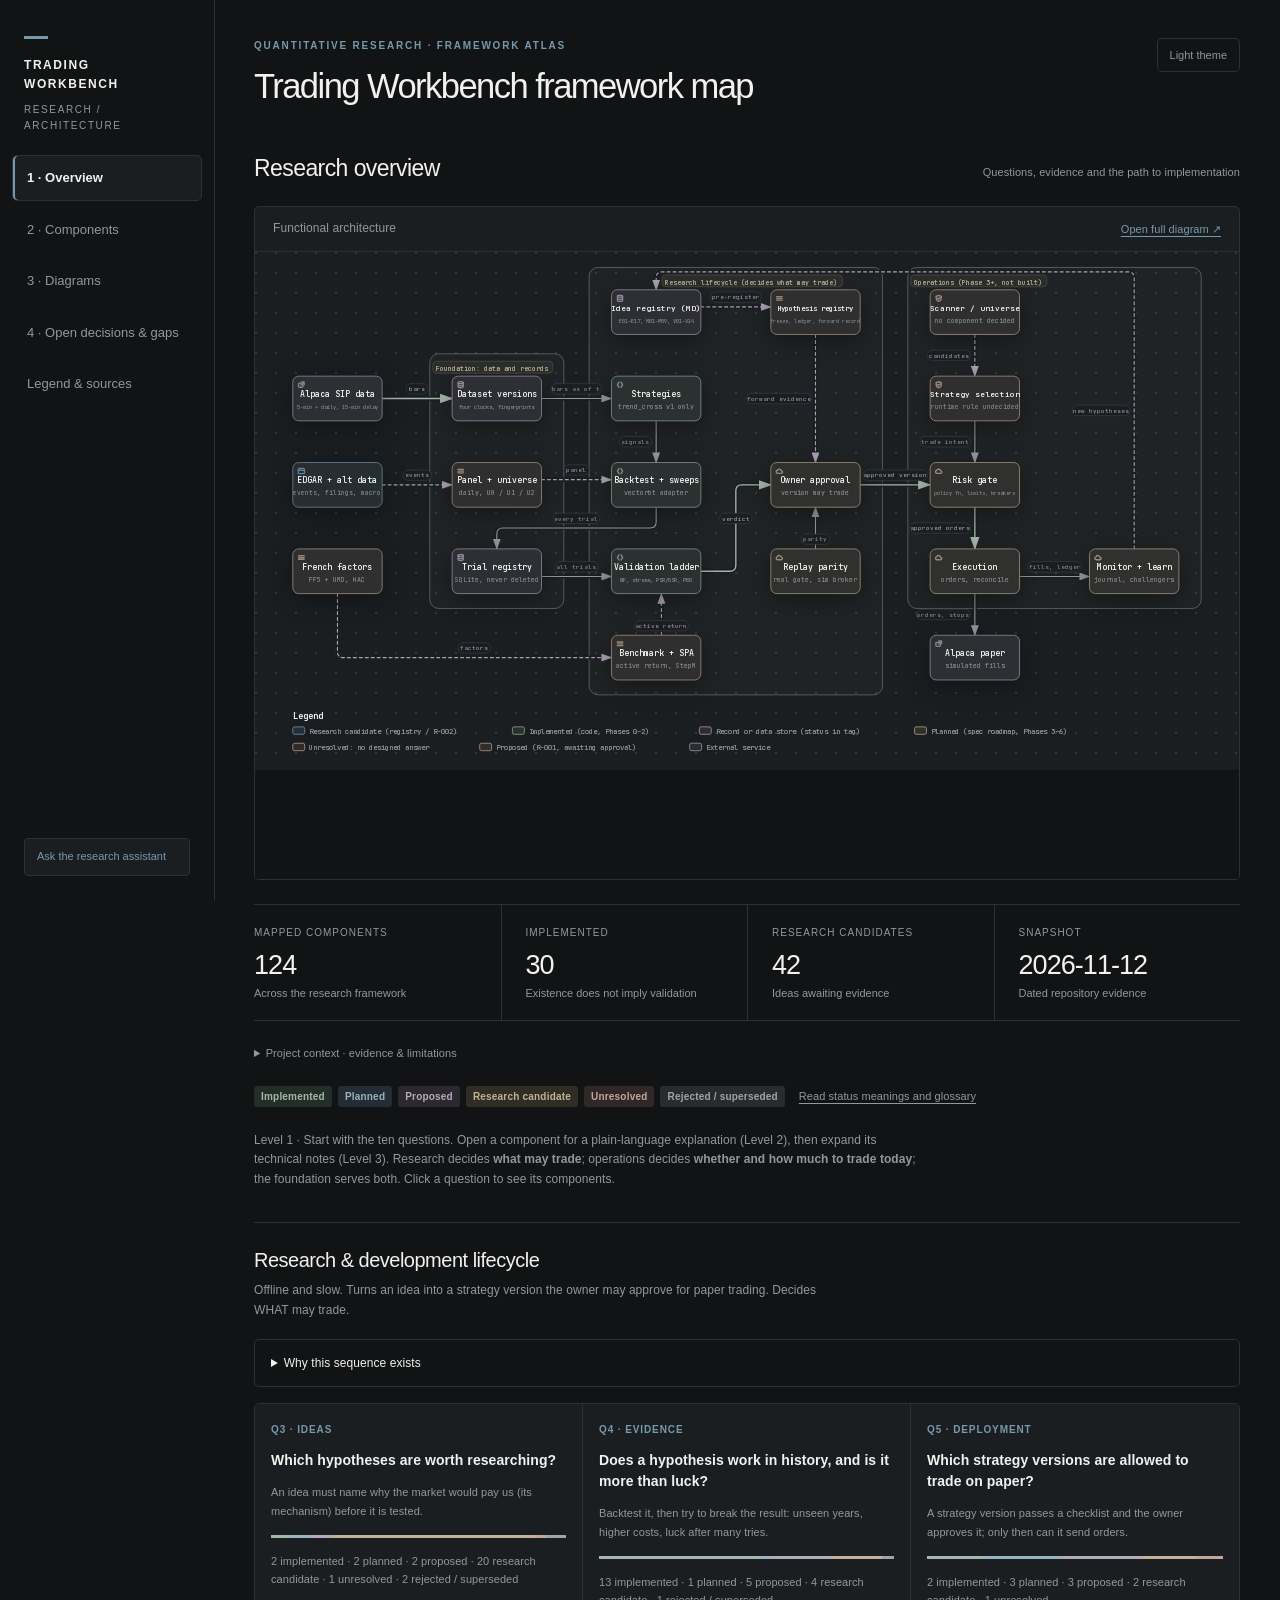
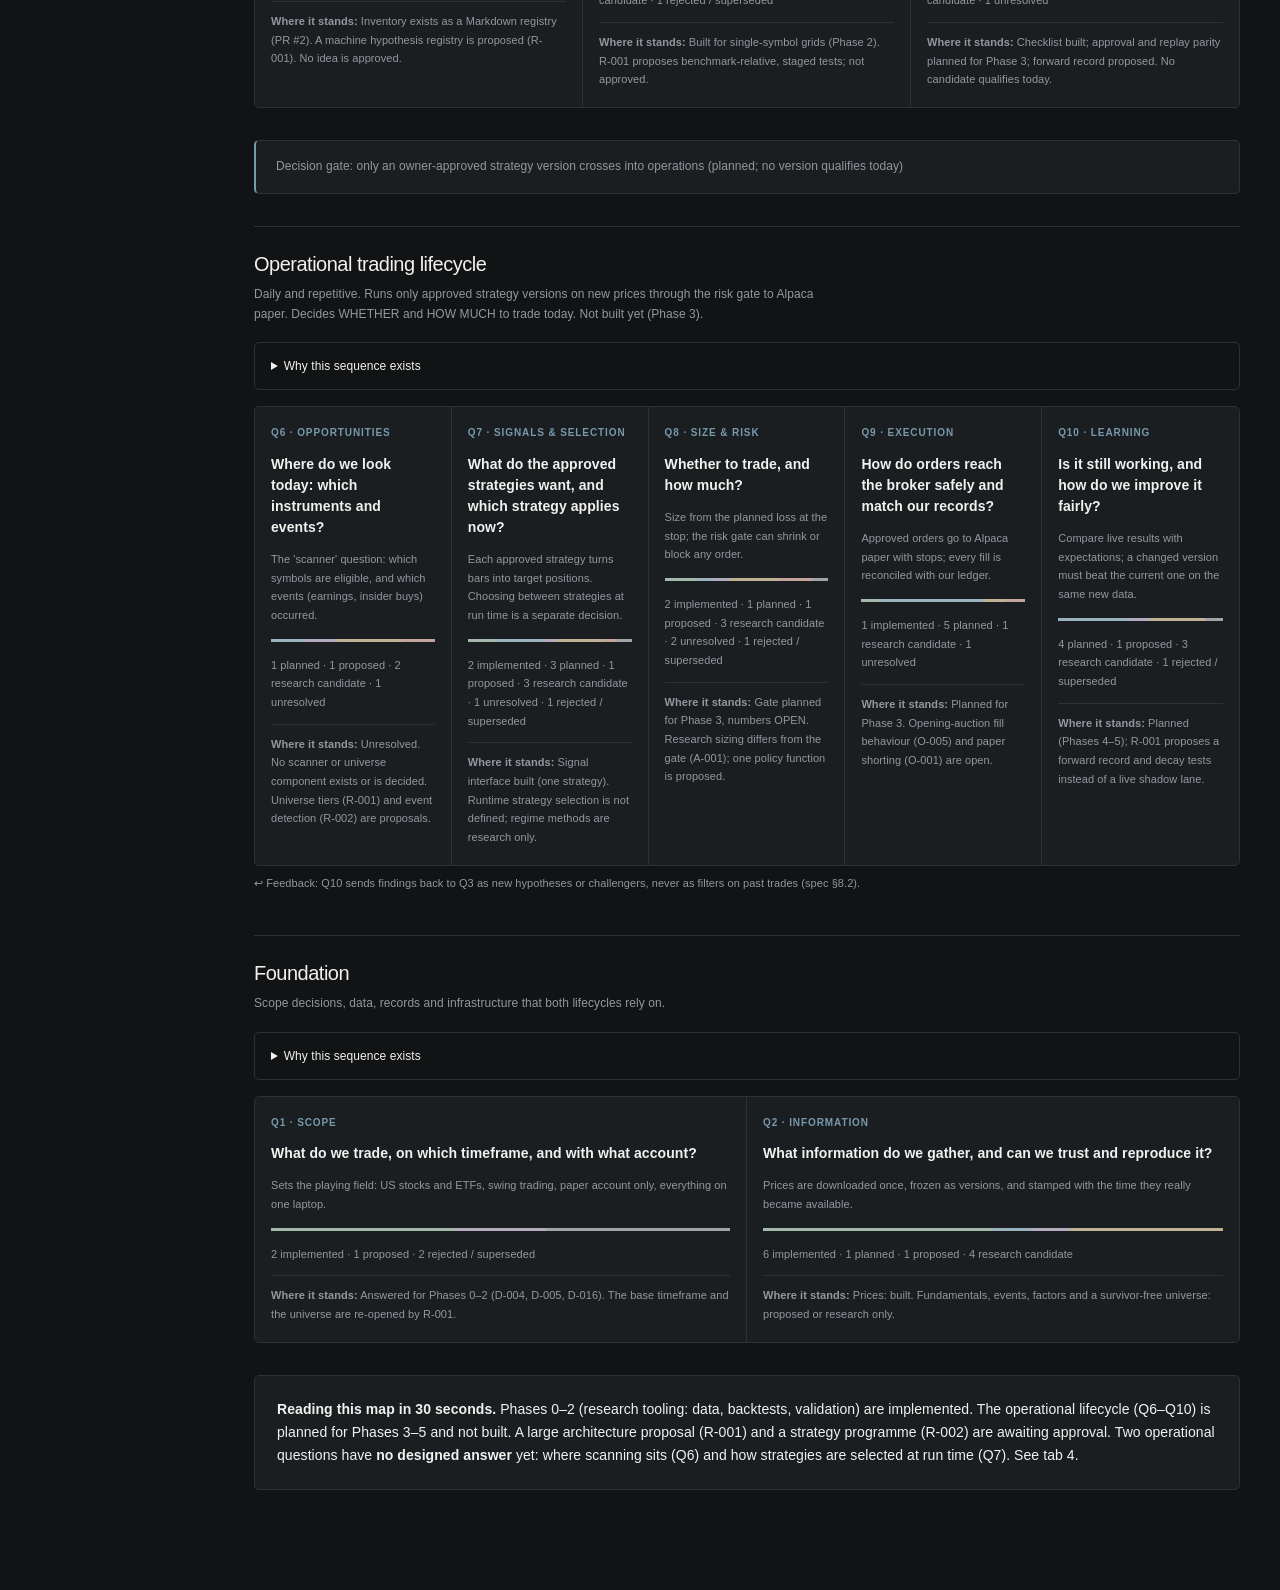
==== commit efa10f36: "Merge pull request #4 from Lawliet73/feat/archify-parity-overview Share Archify content and feature " ====
--- a/index.html
+++ b/index.html
@@ -150,7 +150,7 @@
 $("#theme").onclick = () => { const cur = root.dataset.theme || "dark";
   root.dataset.theme = cur === "dark" ? "light" : "dark"; try { localStorage.setItem("fwmap-theme", root.dataset.theme); } catch(e) {} };
 
-$("#subtitle").innerHTML = `<b>Public snapshot of a personal learning project</b> (quantitative trading research and software engineering). Not investment advice. A navigational layer above the project's private documents, compiled ${esc(F.asOf)} by ${esc(F.author)}. Status comes from repository evidence; <b>implemented is not validated</b>, and nothing here is owner-approved unless the decision record says so.`;
+$("#subtitle").innerHTML = `<b>A personal quantitative research project</b> (quantitative trading research and software engineering). Not investment advice. A shared map of the project architecture and research evidence, compiled ${esc(F.asOf)} by ${esc(F.author)}. Status comes from repository evidence; <b>implemented is not validated</b>, and nothing here is owner-approved unless the decision record says so.`;
 $("#legend").innerHTML = order.map(pill).join("") + `<a class="note" href="#tab=about">Read status meanings and glossary</a>`;
 
 /* tabs + hash routing */
--- a/dashboard.css
+++ b/dashboard.css
@@ -51,3 +51,11 @@
 
 body:has(.drawer.on) .ai-launch{visibility:hidden}
 @media(max-width:1549px){body:has(.drawer.on),body:has(.ai-panel:not([hidden])){overflow:hidden}}
+
+/* Architecture is the overview's first-screen centerpiece. */
+.architecture-overview{margin:0 0 24px;border:1px solid var(--line);border-radius:var(--radius);overflow:hidden;background:var(--panel)}
+.architecture-overview figcaption{display:flex;justify-content:space-between;align-items:center;gap:16px;padding:12px 18px;border-bottom:1px solid var(--line);font-size:12px;color:var(--muted)}
+.architecture-overview figcaption a{font-size:11px;white-space:nowrap;color:var(--accent)}
+.architecture-overview iframe{display:block;width:100%;height:clamp(360px,49vw,640px);min-height:0;border:0;border-radius:0}
+#tab-overview>.dashboard-summary{margin:24px 0}#tab-overview>.publication-notes{margin:24px 0}
+@media(max-width:600px){.architecture-overview figcaption{padding:12px;gap:8px;font-size:11px}.architecture-overview iframe{height:auto;aspect-ratio:1.7}header{padding-top:20px}main{padding-top:20px}}
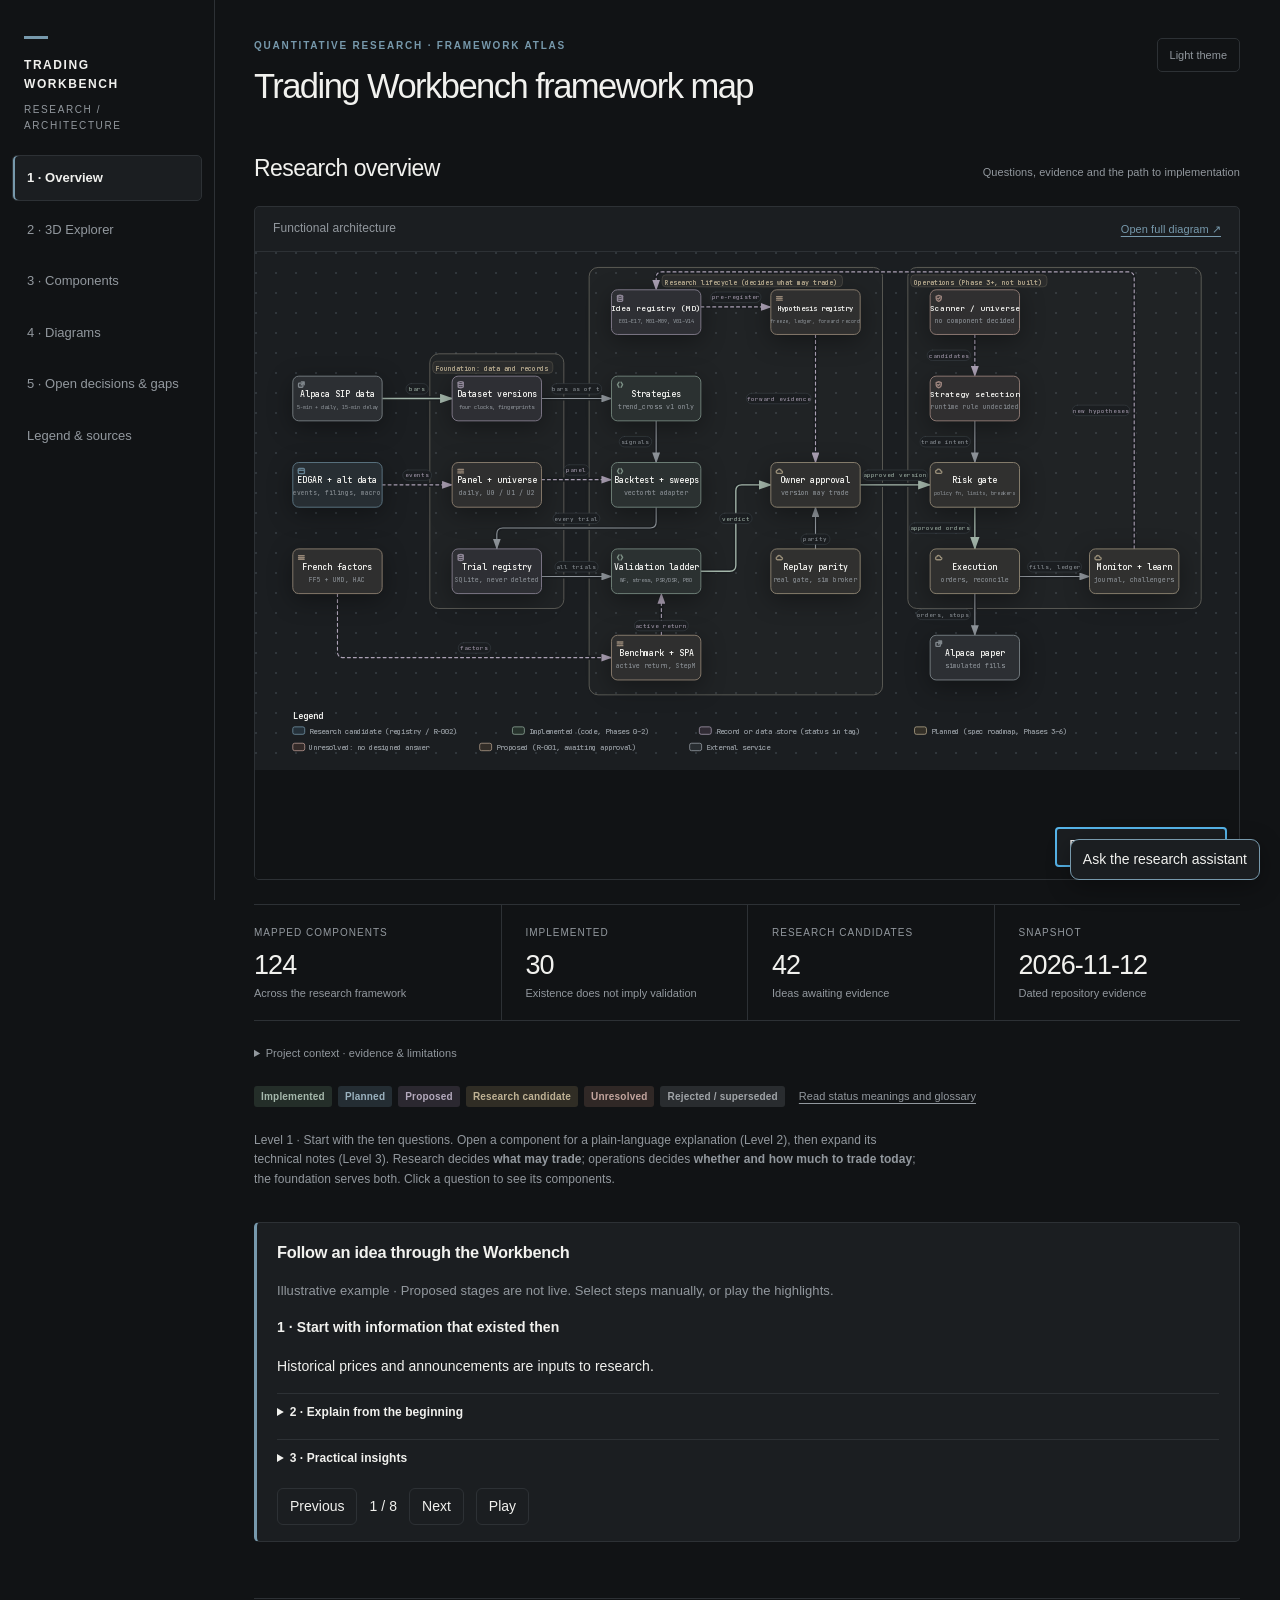
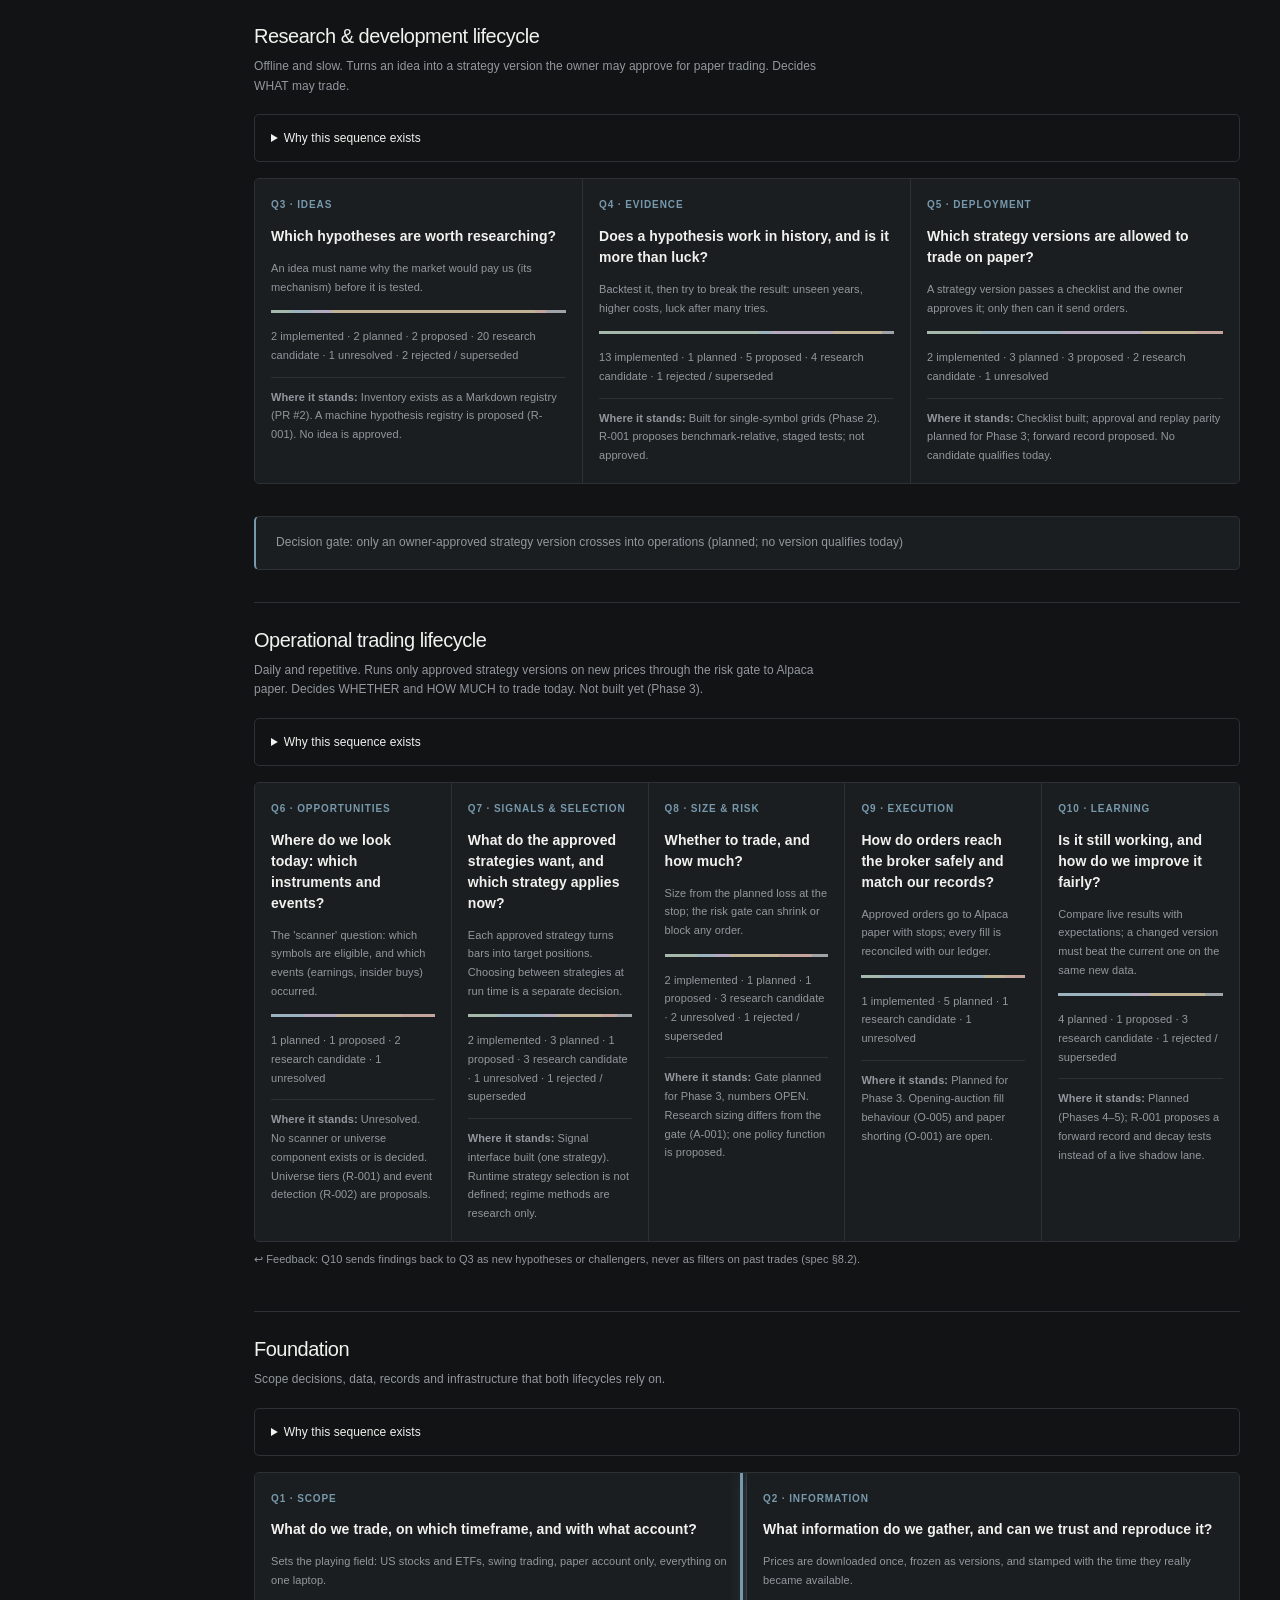
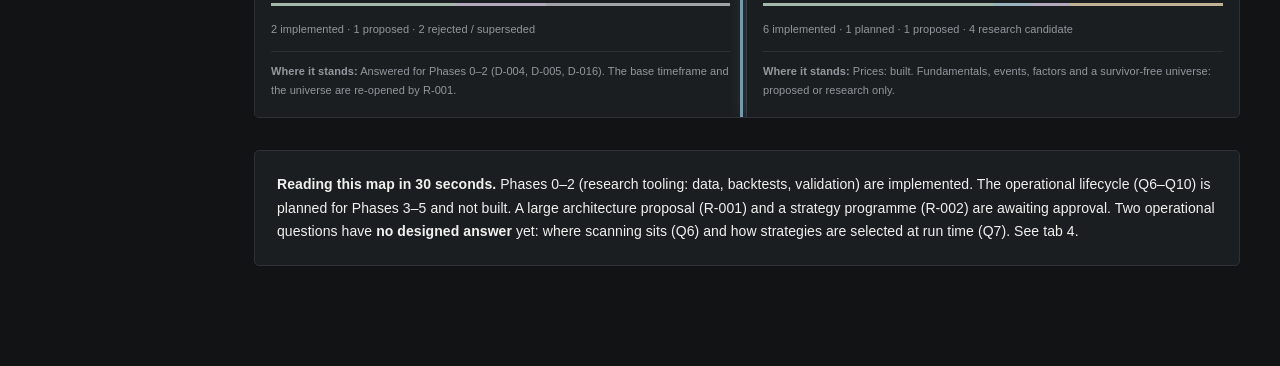
==== commit 55049be5: "Publish approved three-level educational UX and 3D knowledge explorer" ====
--- a/index.html
+++ b/index.html
@@ -91,6 +91,12 @@
 .filters input,.filters select{max-width:100%;min-width:0}.grid,.split,.card{min-width:0}.comp,.item,td{overflow-wrap:anywhere}
 @media(max-width:600px){.drawer{padding:16px 18px 32px}.grid{grid-template-columns:1fr}table{font-size:13px}th,td{padding:6px 4px}.pill{white-space:normal}.filters input{width:100%}}
 @media(prefers-reduced-motion:reduce){.drawer{transition:none}}
+@media(max-width:620px){
+  /* The nested graph cannot provide reliable touch targets inside a narrow,
+     scrolled iframe. Offer the identical graph in a full-screen mobile view. */
+  #tab-graph iframe{display:none!important}
+  #tab-graph a[href^="knowledge/explorer.html"]{display:inline-flex;align-items:center;padding:11px 14px;margin:10px 0 15px;border:1px solid var(--accent);border-radius:6px;color:var(--ink);font-weight:600;text-decoration:none}
+}
 </style>
 <link rel="stylesheet" href="assistant.css">
 <link rel="stylesheet" href="dashboard.css">
@@ -104,19 +110,28 @@
 </header>
 <nav role="tablist" id="tabs">
   <button role="tab" data-tab="overview">1 · Overview</button>
-  <button role="tab" data-tab="components">2 · Components</button>
-  <button role="tab" data-tab="views">3 · Diagrams</button>
-  <button role="tab" data-tab="decisions">4 · Open decisions &amp; gaps</button>
+  <button role="tab" data-tab="graph">2 · 3D Explorer</button>
+  <button role="tab" data-tab="components">3 · Components</button>
+  <button role="tab" data-tab="views">4 · Diagrams</button>
+  <button role="tab" data-tab="decisions">5 · Open decisions &amp; gaps</button>
   <button role="tab" data-tab="about">Legend &amp; sources</button>
 </nav>
 <main>
   <section class="tab" id="tab-overview"></section>
+  <section class="tab" id="tab-graph">
+    <h2>Explore the Workbench</h2>
+    <p class="note">The same 3D knowledge explorer is available to every reader. Public and CV editions include only approved information; the authenticated owner edition includes the private research and decision records. <a href="knowledge/explorer.html" target="_blank" rel="noopener">Open full screen</a>.</p>
+    <iframe id="public-explorer" title="3D Knowledge Explorer" src="knowledge/explorer.html?embed=1" loading="lazy"></iframe>
+  </section>
   <section class="tab" id="tab-components">
     <div class="filters">
-      <input id="search" type="search" placeholder="Search components" aria-label="Search components">
+      <input id="search" type="search" placeholder="Search by name, text or identifier" aria-label="Search components by name, text or identifier">
+      <select id="qsel" aria-label="Filter by framework question"><option value="">All questions</option></select>
       <select id="kind" aria-label="Filter by kind"><option value="">All kinds</option></select>
       <select id="life" aria-label="Filter by lifecycle"><option value="">All lifecycles</option></select>
-      <span id="chips"></span>
+      <details id="more" hidden><summary>More filters</summary><div id="morefilters"></div></details>
+      <span id="chips" role="group" aria-label="Filter by status"></span>
+      <div id="activefilters"></div>
       <span class="note" id="count" role="status" aria-live="polite"></span>
     </div>
     <div id="groups"></div>
@@ -158,7 +173,9 @@
   document.querySelectorAll(".tab").forEach(s => s.classList.toggle("on", s.id === "tab-" + tab)); }
 document.querySelectorAll("#tabs button").forEach(b => b.onclick = () => { location.hash = "tab=" + b.dataset.tab; });
 function route(){ const h = new URLSearchParams(location.hash.slice(1)); const tab = h.get("tab") || "overview";
-  show(["overview","components","views","decisions","about"].includes(tab) ? tab : "overview"); if (h.get("q")) { setQ(h.get("q")); } else if (tab === "components" && qFilter) { setQ(""); } if (h.get("c") && byId[h.get("c")]) open(h.get("c")); else { D.classList.remove("on"); D.setAttribute("aria-hidden","true"); } if (h.get("v")) pickView(h.get("v")); }
+  show(document.getElementById("tab-" + tab) ? tab : "overview"); if (h.get("q")) { setQ(h.get("q")); } else if (tab === "components" && qFilter) { setQ(""); } if (h.get("c") && byId[h.get("c")]) open(h.get("c")); else { D.classList.remove("on"); D.setAttribute("aria-hidden","true"); } if (h.get("v")) pickView(h.get("v"));
+  dispatchEvent(new CustomEvent("fw:route", {detail: {tab, params: h}})); }
+window.FW_ROUTE = route;
 addEventListener("hashchange", route);
 
 /* overview */
@@ -182,29 +199,59 @@
 document.querySelectorAll(".q").forEach(el => { const go = () => { location.hash = "tab=components&q=" + el.dataset.q; };
   el.onclick = go; el.onkeydown = e => { if (e.key === "Enter") go(); }; });
 
-/* components */
+/* components: filters combine (AND). The search matches names, text and identifiers. A private knowledge layer
+   may register more facets through window.FW_FACETS = [{id, label, options:[{value,label,count}], test(c, value)}]
+   and more searchable text through window.FW_SEARCH_TEXT(c); without it the page works on the map data alone. */
 let active = new Set(order), qFilter = "";
+const facetValue = {};
+$("#qsel").innerHTML += F.questions.map(q => `<option value="${q.id}">${q.id} · ${esc(q.short)}</option>`).join("");
 $("#kind").innerHTML += Object.entries(F.kinds).map(([k,v]) => `<option value="${k}">${esc(v)}</option>`).join("");
 $("#life").innerHTML += F.lifecycles.map(l => `<option value="${l.id}">${esc(l.label)}</option>`).join("");
 $("#chips").innerHTML = order.map(s => `<button class="chip s-${s}" aria-pressed="true" data-s="${s}">${esc(F.statuses[s].label)}</button>`).join(" ");
-document.querySelectorAll(".chip").forEach(b => b.onclick = () => { const s = b.dataset.s;
+const allStatuses = () => { active = new Set(order); document.querySelectorAll("#chips .chip").forEach(b => b.setAttribute("aria-pressed", "true")); };
+document.querySelectorAll("#chips .chip").forEach(b => b.onclick = () => { const s = b.dataset.s;
   active.has(s) ? active.delete(s) : active.add(s); b.setAttribute("aria-pressed", active.has(s)); render(); });
 ["#search","#kind","#life"].forEach(s => $(s).oninput = render);
-function setQ(q){ qFilter = q; render(); }
-function render(){ const term = $("#search").value.toLowerCase(), kind = $("#kind").value, life = $("#life").value;
+const hashWith = fn => { const h = new URLSearchParams(location.hash.slice(1)); h.set("tab", "components"); fn(h); location.hash = h.toString(); };
+$("#qsel").oninput = () => hashWith(h => $("#qsel").value ? h.set("q", $("#qsel").value) : h.delete("q"));
+function setQ(q){ qFilter = q; $("#qsel").value = q; render(); }
+function resetFilters(){ $("#search").value = ""; $("#kind").value = ""; $("#life").value = ""; allStatuses();
+  for (const k in facetValue) delete facetValue[k]; renderFacets(); if (qFilter) hashWith(h => h.delete("q")); else render(); }
+function renderFacets(){ const facets = (window.FW_FACETS || []).filter(f => f.options.length > 1);
+  $("#more").hidden = !facets.length; if (!facets.length) return;
+  $("#more").querySelector("summary").textContent = "More filters (" + facets.length + ")";
+  $("#morefilters").innerHTML = facets.map(f => `<label><span>${esc(f.label)}</span><select data-facet="${esc(f.id)}"><option value="">Any</option>${
+    f.options.map(o => `<option value="${esc(o.value)}"${facetValue[f.id] === o.value ? " selected" : ""}>${esc(o.label)} (${o.count})</option>`).join("")}</select></label>`).join("") +
+    (window.FW_FACET_NOTE ? `<p class="note">${esc(window.FW_FACET_NOTE)}</p>` : "");
+  $("#morefilters").querySelectorAll("select").forEach(el => el.oninput = () => { el.value ? facetValue[el.dataset.facet] = el.value : delete facetValue[el.dataset.facet]; render(); }); }
+window.FW_RENDER_COMPONENTS = () => { renderFacets(); render(); };
+function render(){ const term = $("#search").value.trim().toLowerCase(), kind = $("#kind").value, life = $("#life").value;
+  const facets = (window.FW_FACETS || []).filter(f => facetValue[f.id]), more = window.FW_SEARCH_TEXT || (() => "");
+  const pills = [];
+  if (term) pills.push(['"' + term + '"', () => { $("#search").value = ""; }]);
+  if (qFilter) pills.push([qFilter + " " + qById[qFilter].short, () => hashWith(h => h.delete("q"))]);
+  if (kind) pills.push([F.kinds[kind], () => { $("#kind").value = ""; }]);
+  if (life) pills.push([F.lifecycles.find(l => l.id === life).label, () => { $("#life").value = ""; }]);
+  if (active.size < order.length) pills.push(["Status: " + (order.filter(s => active.has(s)).map(s => F.statuses[s].label).join(", ") || "none selected"), allStatuses]);
+  for (const f of facets) pills.push([f.label + ": " + (f.options.find(o => o.value === facetValue[f.id]) || {label: facetValue[f.id]}).label, () => { delete facetValue[f.id]; renderFacets(); }]);
   let shown = 0;
-  $("#groups").innerHTML = (qFilter ? `<p class="note">Showing ${qFilter} only. <a href="#tab=components" id="clearq">Show all questions</a></p>` : "") +
-  F.questions.filter(q => !qFilter || q.id === qFilter).filter(q => !life || q.life === life).map(q => {
-    const list = F.components.filter(c => c.q === q.id && active.has(c.s) && (!kind || c.k === kind) &&
-      (!term || (c.id + " " + c.n + " " + c.p + " " + c.evid + " " + L.lessons[c.id] + " " + JSON.stringify(L.depth[c.id] || []) + " " + JSON.stringify(c.deep || {})).toLowerCase().includes(term)))
+  const groups = F.questions.filter(q => !qFilter || q.id === qFilter).filter(q => !life || q.life === life).map(q => {
+    const list = F.components.filter(c => c.q === q.id && active.has(c.s) && (!kind || c.k === kind) && facets.every(f => f.test(c, facetValue[f.id])) &&
+      (!term || (c.id + " " + c.n + " " + c.p + " " + c.evid + " " + L.lessons[c.id] + " " + JSON.stringify(L.depth[c.id] || []) + " " + JSON.stringify(c.deep || {}) + " " + more(c)).toLowerCase().includes(term)))
       .sort((a,b) => order.indexOf(a.s) - order.indexOf(b.s));
     shown += list.length; if (!list.length) return "";
-    return `<div class="group"><h3>${q.id} · ${esc(q.title)}</h3><p>${esc(q.answer)}</p><div class="grid">` +
+    return `<div class="group"><h3>${q.id} · ${esc(q.title)} <span class="groupcount">${list.length}</span></h3><p>${esc(q.answer)}</p><div class="grid">` +
       list.map(c => `<div class="card comp" tabindex="0" data-c="${c.id}"><div class="top">${pill(c.s)}<span class="kind">${esc(F.kinds[c.k])}</span><span class="kind">· explanation${L.depth[c.id] || c.deep ? ' + technical notes' : ''}</span></div>
-      <span class="nm">${esc(c.n)}</span><span class="pp">${esc(c.p)}</span></div>`).join("") + `</div></div>`; }).join("");
-  $("#count").textContent = shown + " of " + F.components.length + " components" + (shown ? "" : " — no matches; clear search or enable more filters");
-  document.querySelectorAll(".comp").forEach(el => { const go = () => openHash(el.dataset.c); el.onclick = go; el.onkeydown = e => { if (e.key === "Enter") go(); }; });
-  const cq = $("#clearq"); if (cq) cq.onclick = () => { setQ(""); };
+      <span class="nm">${esc(c.n)}</span><span class="pp">${esc(c.p)}</span>${window.FW_CARD_EXTRA ? window.FW_CARD_EXTRA(c) : ""}</div>`).join("") + `</div></div>`; }).join("");
+  const extra = window.FW_EXTRA_GROUPS ? window.FW_EXTRA_GROUPS({term, kind, life, q: qFilter, facets: Object.assign({}, facetValue), statusFiltered: active.size < order.length}) : {html: "", shown: 0, total: 0};
+  $("#groups").innerHTML = groups + extra.html + (shown + extra.shown ? "" :
+    `<div class="card empty"><b>No component matches these filters.</b><p class="note">Remove one of the active filters above, or reset them all.</p><button class="chip" type="button" id="emptyreset">Reset filters</button></div>`);
+  $("#activefilters").innerHTML = pills.length ? `<span class="note">Active filters</span> ` + pills.map((p,i) => `<button class="chip pillx" type="button" data-i="${i}" aria-label="Remove filter: ${esc(p[0])}">${esc(p[0])} <span aria-hidden="true">✕</span></button>`).join(" ") +
+    ` <button class="chip resetall" type="button" id="resetall">Reset all</button>` : "";
+  document.querySelectorAll("#activefilters .pillx").forEach(b => b.onclick = () => { pills[+b.dataset.i][1](); render(); });
+  for (const id of ["#resetall", "#emptyreset"]) { const el = $(id); if (el) el.onclick = resetFilters; }
+  $("#count").textContent = shown + " of " + F.components.length + " components" + (extra.total ? " · " + extra.shown + " of " + extra.total + " proposed target components" : "");
+  document.querySelectorAll("#groups .comp[data-c]").forEach(el => { const go = () => openHash(el.dataset.c); el.onclick = go; el.onkeydown = e => { if (e.key === "Enter") go(); }; });
 }
 function openHash(id){ const h = new URLSearchParams(location.hash.slice(1)); h.set("c", id); location.hash = h.toString(); }
 
@@ -222,18 +269,19 @@
   D.innerHTML = `<button class="close" id="dclose">Close ✕</button>
     <div class="top">${pill(c.s)} <span class="kind">${esc(F.kinds[c.k])} · ${c.q} ${esc(qById[c.q].short)}</span></div>
     <h2 id="detail-title">${esc(c.n)}</h2>
-    <p class="note">Level 2 · Understand the component</p>
-    <h3>Purpose and reasoning</h3><p>${esc(L.lessons[id])}</p>
-    <h3>Evidence and status</h3><p><b>${esc(F.statuses[c.s].label)}.</b> ${esc(F.statuses[c.s].hint)}</p><p>${esc(c.evid)}</p>
-    <h3>How it connects</h3>${d.integration ? `<p>${esc(d.integration)}</p>` : ""}
+    <div class="reader-quick"><h3>1 · Quick reminder</h3><p>${esc(c.p || c.n)}</p></div>
+    <details class="reader-depth"><summary>2 · Explain it from the beginning</summary>
+    <h3>Purpose and reasoning</h3><p>${esc(L.lessons[id] || c.p)}</p><small class="reader-source">AI-generated project explanation · source verification pending</small>
+    <h3>Evidence and status</h3><p><b>${esc(F.statuses[c.s].label)}.</b> ${esc(F.statuses[c.s].hint)}</p><p>${esc(c.evid)}</p></details>
+    <details class="reader-depth technical-only"><summary>Connections and implementation references</summary><h3>How it connects</h3>${d.integration ? `<p>${esc(d.integration)}</p>` : ""}
     <p class="note">Needs information or capability from</p>${rel(c.deps)}<p class="note" style="margin-top:10px">Supplies or supports</p>${rel(down)}
-    <p class="note">These are the map's recorded dependencies, not new requirements or proof of implemented interfaces.</p>
-    ${deep || c.deep ? `<details class="lesson"><summary>Level 3 · Technical reasoning, examples and limitations</summary>
+    <p class="note">These are recorded dependencies, not proof of implemented interfaces.</p></details>
+    ${deep || c.deep ? `<details class="reader-depth"><summary>3 · Application and deeper insights</summary>
     ${deep ? `<h3>${esc(deep[0])}</h3><p>${esc(deep[1])}</p><p class="note">Numerical examples are illustrative unless explicitly attributed to a recorded result.</p>` : ""}
     ${sec("Intuition in the source", d.intuition)}${sec("Recorded mechanism", d.mechanism)}${sec("Inputs and outputs", d.io)}${sec("Contribution", d.value)}${sec("Limitations", d.limits)}${sec("Alternatives in the record", d.alt)}</details>` : ""}
     ${terms.length ? `<details class="lesson"><summary>Terms used here (${terms.length})</summary><dl>${terms.map(([t,v])=>`<dt>${esc(t)}</dt><dd>${esc(v)}</dd>`).join("")}</dl></details>` : ""}
-    ${gaps.length ? `<h3>Related gaps (existing structural assessment)</h3>` + gaps.map(g => `<p><span class="tag">${g.id}</span> ${esc(g.t)}</p>`).join("") : ""}
-    <h3>Check the sources</h3><p>${c.src.map(srcLink).join(" · ")}</p>
+    ${gaps.length ? `<details class="technical-only"><summary>Related technical gaps</summary>` + gaps.map(g => `<p><span class="tag">${g.id}</span> ${esc(g.t)}</p>`).join("") + `</details>` : ""}
+    <details class="technical-only"><summary>Record source references</summary><p>${c.src.map(srcLink).join(" · ")}</p></details>
     <p class="note">The lesson explains the linked repository record; it does not add an approval or a measured result. <a href="#tab=about">Full glossary and source guide</a></p>`;
   D.classList.add("on"); D.setAttribute("aria-hidden","false"); D.setAttribute("aria-labelledby","detail-title");
   $("#dclose").onclick = closeD; D.querySelectorAll(".rel button").forEach(b => b.onclick = () => openHash(b.dataset.c)); D.scrollTop = 0; $("#dclose").focus({preventScroll:true}); }
@@ -280,8 +328,41 @@
 render(); route();
 })();
 </script>
+<script src="overview-guide.js"></script>
 <script src="assistant-config.js"></script>
+<script src="reader-mode.js"></script>
 <script src="assistant.js"></script>
 <script src="dashboard.js"></script>
+<script>
+// Keep the public/shared embedded Explorer in the same theme as the host.
+// The owner knowledge layer upgrades this iframe and handles its own theme.
+(function(){
+ const frame=document.getElementById('public-explorer');
+ if(!frame)return;
+ const sync=()=>{if(frame.isConnected&&frame.contentWindow)frame.contentWindow.postMessage({
+   type:'twk:theme',theme:document.documentElement.dataset.theme==='light'?'light':'dark'
+ },location.origin);};
+ frame.addEventListener('load',sync);
+ new MutationObserver(sync).observe(document.documentElement,{attributes:true,attributeFilter:['data-theme']});
+ // Full-screen links retain the current reader theme on all three scopes.
+ document.addEventListener('click',e=>{
+   const a=e.target.closest&&e.target.closest('a[href^="knowledge/explorer.html"]');
+   if(a){const u=new URL(a.href,location.href);u.searchParams.set('theme',document.documentElement.dataset.theme==='light'?'light':'dark');a.href=u.toString();}
+ },true);
+ sync();
+})();
+</script>
+<script>
+/* Private knowledge layer: generated index plus its views. These files are never published (the publisher
+   copies an allow-list), so the public mirror skips the request; anywhere else a missing file is ignored
+   and the map works as before. ?knowledge=off disables it, ?knowledge=on forces the attempt. */
+(function(){ const want = new URLSearchParams(location.search).get("knowledge");
+  if (want === "off" || (want !== "on" && /(^|\.)github\.io$/i.test(location.hostname))) return;
+  const css = document.createElement("link"); css.rel = "stylesheet"; css.href = "knowledge/knowledge.css"; document.head.append(css);
+  window.TWK_DEFER_ROUTE = true; // the last file routes once everything is loaded
+  const files = ["knowledge-data.js", "knowledge-content.js", "knowledge/core.js", "knowledge/explain-levels.js", "knowledge/teach.js", "knowledge/knowledge.js", "knowledge/learn.js", "knowledge/architecture.js"];
+  (function next(i){ if (i >= files.length) return; const el = document.createElement("script"); el.src = files[i]; el.onload = () => next(i + 1); el.onerror = () => { if (i === 0) { window.TWK_DEFER_ROUTE = false; return; } next(i + 1); }; document.body.append(el); })(0);
+})();
+</script>
 </body>
 </html>
--- a/assistant.css
+++ b/assistant.css
@@ -1,9 +1,9 @@
-/* Discreet, collapsible research side panel; all chat behavior lives in assistant.js. */
-.ai-launch,.ai-panel button,.ai-panel select,.ai-explain{font:inherit;color:var(--ink);background:var(--panel);border:1px solid var(--line);border-radius:4px;padding:9px 12px;cursor:pointer}
-.ai-launch{position:fixed;bottom:24px;left:24px;right:auto;z-index:25;width:166px;text-align:left;font-size:11px;line-height:1.6;box-shadow:none;color:var(--accent)}
-.ai-launch:hover,.ai-explain:hover,.ai-panel button:hover{border-color:var(--accent);background:var(--hover)}
-.ai-panel{position:fixed;inset:0 0 0 auto;width:410px;max-width:100%;height:100dvh;max-height:100dvh;z-index:30;display:flex;flex-direction:column;background:var(--panel);border:0;border-left:1px solid var(--line);border-radius:0;box-shadow:none;padding:24px;overflow:auto;overscroll-behavior:contain}
-.ai-panel[hidden]{display:none}.ai-top{display:flex;gap:8px;align-items:center;padding-bottom:20px;border-bottom:1px solid var(--line)}.ai-top strong{flex:1;font-size:14px;font-weight:500}.ai-top select{max-width:95px;font-size:11px;padding:7px}.ai-top button{font-size:17px;padding:3px 9px}.ai-context{font-size:11px;color:var(--accent);margin:20px 0 14px}.ai-suggestions{display:flex;gap:6px;flex-wrap:wrap}.ai-suggestions button{font-size:11px;line-height:1.5;text-align:left;background:transparent;padding:8px 10px}.ai-messages{overflow:auto;min-height:80px;flex:1;padding:20px 0;overscroll-behavior:contain}.ai-message{padding:16px 0;border:0;border-bottom:1px solid var(--line);border-radius:0;margin:0;background:transparent;font-size:13px}.ai-message strong{font-size:9px;color:var(--muted);text-transform:uppercase;letter-spacing:.12em;display:block;margin-bottom:8px}.ai-user{margin:0;padding:12px;border:1px solid var(--line);border-radius:4px;background:var(--bg)}.ai-text{white-space:pre-wrap;overflow-wrap:anywhere;line-height:1.8}.ai-sources{display:flex;flex-direction:column;gap:6px;font-size:11px;margin-top:14px;overflow-wrap:anywhere}.ai-status,.ai-note{font-size:10px;line-height:1.7;color:var(--muted);margin:10px 0}.ai-panel form{border-top:1px solid var(--line);padding-top:16px}.ai-panel label{font-size:10px;color:var(--muted)}.ai-panel textarea{display:block;width:100%;resize:vertical;max-height:30vh;background:var(--bg);color:var(--ink);font:inherit;font-size:13px;border:1px solid var(--line);border-radius:4px;padding:12px;min-height:80px;margin-top:8px}.ai-controls{display:flex;justify-content:space-between;gap:8px;margin-top:10px}.ai-controls button{font-size:11px}.ai-controls button[type=submit]{border-color:var(--accent);color:var(--ink)}.ai-panel button:disabled{opacity:.6;cursor:wait}.ai-explain{margin:8px 0;color:var(--accent);font-size:11px}
-@media(max-width:1250px){.ai-launch{left:20px;width:150px;font-size:10px}}
-@media(max-width:950px){.ai-launch{left:auto;right:20px;bottom:18px;width:auto;padding:10px 14px}}
-@media(max-width:620px){.ai-panel{width:100%;padding:20px 18px}.ai-launch{right:14px;bottom:14px;font-size:11px}.ai-panel button{min-height:40px}.ai-top{gap:8px}.ai-top strong{font-size:14px}.ai-top select{max-width:92px}.ai-messages{min-height:65px}.ai-note{margin-bottom:0}}
+/* Shared visual layer: retain existing layout, semantics and diagrams. */
+:root:not([data-theme="light"]){color-scheme:dark;--bg:#10171e;--panel:#19232d;--ink:#e8eef4;--muted:#aab9c8;--line:#324252;--accent:#91c9e8;--built:#79d6a5;--built-bg:#183a28;--planned:#99c7ff;--planned-bg:#1a2e45;--proposed:#c4acf0;--proposed-bg:#2c2240;--candidate:#f3c477;--candidate-bg:#3a2d14;--rejected:#b8bfc7;--rejected-bg:#2a2e32;--open:#ffa49b;--open-bg:#43201d}
+:root[data-theme="light"]{color-scheme:light}
+body{line-height:1.6;background-image:radial-gradient(ellipse at 15% 0%,#6caddb0a,transparent 55%)}
+header{padding-top:32px;padding-bottom:14px}h1{font-size:clamp(24px,3vw,34px);letter-spacing:-.035em;font-weight:650}.sub{max-width:95ch;font-size:14px}
+nav{gap:8px}nav button{padding:12px 10px}.card{border-radius:12px;padding:18px}.lane{padding-top:8px}.lane h2{font-size:19px}.q .qt,.comp .nm{font-size:15px}.q .qa,.comp .pp{line-height:1.7}.qid{letter-spacing:.035em}.bar{height:5px;margin:5px 0}.card[tabindex]{transition:border-color .15s,box-shadow .15s}.card[tabindex]:hover{box-shadow:0 4px 18px #0002}.drawer{padding-top:28px}.drawer p{max-width:75ch;line-height:1.8}.drawer h3{margin-top:24px}th{font-weight:650;background:var(--bg)}td,th{padding:10px 8px}.views+.card,iframe{box-shadow:0 8px 24px #0002}
+.ai-launch,.ai-panel button,.ai-panel select,.ai-explain{font:inherit;color:var(--ink);background:var(--panel);border:1px solid var(--line);border-radius:9px;padding:8px 12px;cursor:pointer}.ai-launch{position:fixed;bottom:20px;right:20px;z-index:25;border-color:var(--accent);box-shadow:0 6px 24px #0005;font-size:14px}.ai-panel{position:fixed;right:20px;bottom:76px;width:min(460px,calc(100vw - 24px));max-height:calc(100dvh - 100px);z-index:30;display:flex;flex-direction:column;background:var(--panel);border:1px solid var(--line);border-radius:16px;box-shadow:0 16px 60px #0006;padding:18px;overflow:auto}.ai-panel[hidden]{display:none}.ai-top{display:flex;gap:10px;align-items:center}.ai-top strong{flex:1}.ai-top select{max-width:110px;font-size:12px}.ai-context{font-size:13px;color:var(--accent);margin:12px 0}.ai-suggestions{display:flex;gap:6px;flex-wrap:wrap}.ai-suggestions button{font-size:12px;text-align:left;background:var(--bg)}.ai-messages{overflow:auto;min-height:50px;flex:1;padding:10px 0;overscroll-behavior:contain}.ai-message{padding:12px;border:1px solid var(--line);border-radius:12px;margin:8px 0;background:var(--bg);font-size:14px}.ai-message strong{font-size:11px;color:var(--muted);text-transform:uppercase;letter-spacing:.06em}.ai-user{margin-left:22px;border-left:2px solid var(--accent)}.ai-text{white-space:pre-wrap;overflow-wrap:anywhere;line-height:1.75}.ai-sources{display:flex;flex-direction:column;gap:5px;font-size:12px;margin-top:12px;overflow-wrap:anywhere}.ai-status,.ai-note{font-size:12px;color:var(--muted);margin:8px 0}.ai-panel label{font-size:12px}.ai-panel textarea{display:block;width:100%;resize:vertical;background:var(--bg);color:var(--ink);font:inherit;border:1px solid var(--line);border-radius:9px;padding:10px;min-height:72px}.ai-controls{display:flex;justify-content:space-between;gap:8px;margin-top:8px}.ai-controls button[type=submit]{border-color:var(--accent)}.ai-panel button:disabled{opacity:.6;cursor:wait}.ai-explain{margin:8px 0;color:var(--accent)}:focus-visible{outline:3px solid var(--accent);outline-offset:3px}
+@media(max-width:600px){header{padding-top:22px}.card{padding:15px}.ai-panel{right:12px;bottom:72px;padding:14px;width:calc(100% - 24px)}.ai-launch{right:12px;bottom:14px}.ai-top{gap:6px}.ai-top strong{font-size:14px}.ai-top select{max-width:90px}.ai-panel button{min-height:40px}main{padding-bottom:90px}}
+@media(prefers-reduced-motion:reduce){*{scroll-behavior:auto!important}.card[tabindex]{transition:none}}
--- a/dashboard.css
+++ b/dashboard.css
@@ -35,7 +35,7 @@
 .lanes{gap:32px}.lanes>.note{max-width:100ch;margin:0;font-size:12px}.lane{padding-top:24px;border-top:1px solid var(--line)}.lane h2{font-size:20px;font-weight:500;margin-bottom:8px}.lane p.l{font-size:12px;margin-bottom:18px;max-width:85ch}
 .flow{display:grid;grid-template-columns:repeat(auto-fit,minmax(170px,1fr));gap:0;border:1px solid var(--line);border-radius:var(--radius);overflow:hidden;background:var(--panel)}.flow .q{min-width:0;border:0;border-right:1px solid var(--line);border-radius:0;padding:18px 16px;gap:12px}.flow .q:last-child{border-right:0}.flow .arrow{display:none}.q .qid{font-size:10px;text-transform:uppercase;letter-spacing:.09em;color:var(--accent)}.q .qt{font-size:14px;line-height:1.5;font-weight:550}.q .qa{font-size:11px;line-height:1.7}.q .qa:last-child{padding-top:10px;border-top:1px solid var(--line)}.bar{height:3px;border-radius:0;margin:2px 0}.gate{border:1px solid var(--line);border-left:2px solid var(--accent);border-radius:var(--radius);background:var(--panel);text-align:left;color:var(--muted);font-size:12px;font-weight:400;padding:16px 20px}.loop{font-size:11px}
 details.lesson,details.guide{border-radius:var(--radius);padding:14px 16px;background:transparent;border:1px solid var(--line);margin:16px 0}summary{font-size:12px;font-weight:500;color:var(--ink)}details[open] summary{padding-bottom:12px;border-bottom:1px solid var(--line);margin-bottom:12px}details p{font-size:13px;color:var(--muted)}
-.filters{padding:18px;background:var(--panel);border:1px solid var(--line);border-radius:var(--radius);gap:10px;display:grid;grid-template-columns:minmax(180px,1.5fr) minmax(120px,1fr) minmax(120px,1fr);margin-bottom:28px}.filters input,.filters select{width:100%;padding:10px 12px;border-radius:4px;font-size:12px;background:var(--bg)}#chips{grid-column:1/-1;display:flex;flex-wrap:wrap;gap:6px;padding-top:4px}#count{grid-column:1/-1;font-size:11px}.chip{border-radius:3px;font-size:11px;padding:5px 9px}.chip[aria-pressed="false"]{opacity:.55;background:transparent}.group{margin-top:30px}.group h3{font-size:16px;font-weight:500}.group>p{max-width:95ch;line-height:1.7;margin:8px 0 16px;font-size:12px}.grid{grid-template-columns:repeat(auto-fill,minmax(260px,1fr));gap:12px}.comp{gap:14px;padding:20px}.comp .top{gap:7px}.comp .nm{font-size:15px;font-weight:500;line-height:1.5}.comp .pp{font-size:12px;line-height:1.8}.kind{font-size:10px;color:var(--muted)}
+.filters{padding:18px;background:var(--panel);border:1px solid var(--line);border-radius:var(--radius);gap:10px;display:grid;grid-template-columns:minmax(180px,1.6fr) repeat(3,minmax(110px,1fr));margin-bottom:28px}.filters input,.filters select{width:100%;padding:10px 12px;border-radius:4px;font-size:12px;background:var(--bg)}#chips{grid-column:1/-1;display:flex;flex-wrap:wrap;gap:6px;padding-top:4px}#count{grid-column:1/-1;font-size:11px}#more,#activefilters{grid-column:1/-1}#more{margin:0;padding:10px 12px}#more[hidden]{display:none}#morefilters{display:grid;grid-template-columns:repeat(auto-fill,minmax(200px,1fr));gap:10px}#morefilters label{display:flex;flex-direction:column;gap:4px;font-size:10px;letter-spacing:.06em;text-transform:uppercase;color:var(--muted)}#morefilters .note{grid-column:1/-1;margin:0;font-size:11px}#activefilters{display:flex;flex-wrap:wrap;gap:6px;align-items:center;font-size:11px}#activefilters:empty{display:none}.pillx{background:var(--bg)}.resetall{border-color:var(--accent);color:var(--accent)}.groupcount{font-size:11px;font-weight:400;color:var(--muted);margin-left:6px;font-variant-numeric:tabular-nums}.card.empty{text-align:center;padding:36px 20px}.card.empty .chip{margin-top:12px}.chip{border-radius:3px;font-size:11px;padding:5px 9px}.chip[aria-pressed="false"]{opacity:.55;background:transparent}.group{margin-top:30px}.group h3{font-size:16px;font-weight:500}.group>p{max-width:95ch;line-height:1.7;margin:8px 0 16px;font-size:12px}.grid{grid-template-columns:repeat(auto-fill,minmax(260px,1fr));gap:12px}.comp{gap:14px;padding:20px}.comp .top{gap:7px}.comp .nm{font-size:15px;font-weight:500;line-height:1.5}.comp .pp{font-size:12px;line-height:1.8}.kind{font-size:10px;color:var(--muted)}
 .drawer{width:min(600px,100%);padding:32px;height:100dvh;box-shadow:none;border-left:1px solid var(--line);background:var(--panel)}.drawer h2{font-size:26px;line-height:1.3;font-weight:500;letter-spacing:-.03em;margin:24px 0 12px}.drawer .top{padding-top:10px}.drawer h3{font-size:15px;margin:28px 0 12px;padding-top:20px;border-top:1px solid var(--line)}.drawer p{font-size:13px;line-height:1.85}.drawer .note{font-size:11px}.close{border-radius:4px;font-size:11px;padding:7px 10px}.rel{gap:7px;margin:10px 0}.rel button{border-radius:3px;font-size:11px;padding:7px 9px;text-align:left}.rel button:hover{border-color:var(--accent)}
 #tab-views.on{display:grid;grid-template-columns:230px minmax(0,1fr);gap:16px 24px;align-items:start}#tab-views>.section-heading,#tab-views>.note{grid-column:1/-1}#tab-views>.note{font-size:12px;max-width:110ch;margin:0 0 10px}#viewlist{grid-column:1;grid-row:3 / span 3;display:flex;flex-direction:column;gap:8px;margin:0}#viewlist .card{padding:16px}#viewlist b{font-size:12px;font-weight:500}#viewlist p{font-size:11px;margin:8px 0}#viewlist a{font-size:10px}#viewlist .card[aria-current="true"]{outline:none;border-color:var(--accent);box-shadow:inset 2px 0 var(--accent)}#tab-views>.ai-explain,#viewguide,#viewframe{grid-column:2}#tab-views>.ai-explain{justify-self:start;margin:0}#viewguide .card{padding:20px}#viewguide h3{font-size:16px;font-weight:500;margin:0 0 12px}#viewguide p{font-size:12px;line-height:1.8}iframe{height:70vh;min-height:420px;border-radius:var(--radius);background:var(--bg);box-shadow:none}
 .split{gap:24px;align-items:start}.split h2{font-size:21px;margin-top:0}.list{gap:10px}.item{padding:20px}.item b{font-size:14px;font-weight:500;margin-bottom:8px}.item .why{font-size:12px;line-height:1.8}.item .note{display:block;font-size:11px;margin-top:10px}.assess{background:transparent;border:1px solid var(--line);border-radius:var(--radius);padding:24px}.assess h2{color:var(--ink)}.assess h3{font-size:14px;margin-top:30px}.tag{font-size:10px;letter-spacing:.07em;text-transform:uppercase;display:block;margin-bottom:8px}
@@ -59,3 +59,5 @@
 .architecture-overview iframe{display:block;width:100%;height:clamp(360px,49vw,640px);min-height:0;border:0;border-radius:0}
 #tab-overview>.dashboard-summary{margin:24px 0}#tab-overview>.publication-notes{margin:24px 0}
 @media(max-width:600px){.architecture-overview figcaption{padding:12px;gap:8px;font-size:11px}.architecture-overview iframe{height:auto;aspect-ratio:1.7}header{padding-top:20px}main{padding-top:20px}}
+
+@media(max-width:950px){.filters{grid-template-columns:1fr 1fr}.filters>input{grid-column:1/-1}}
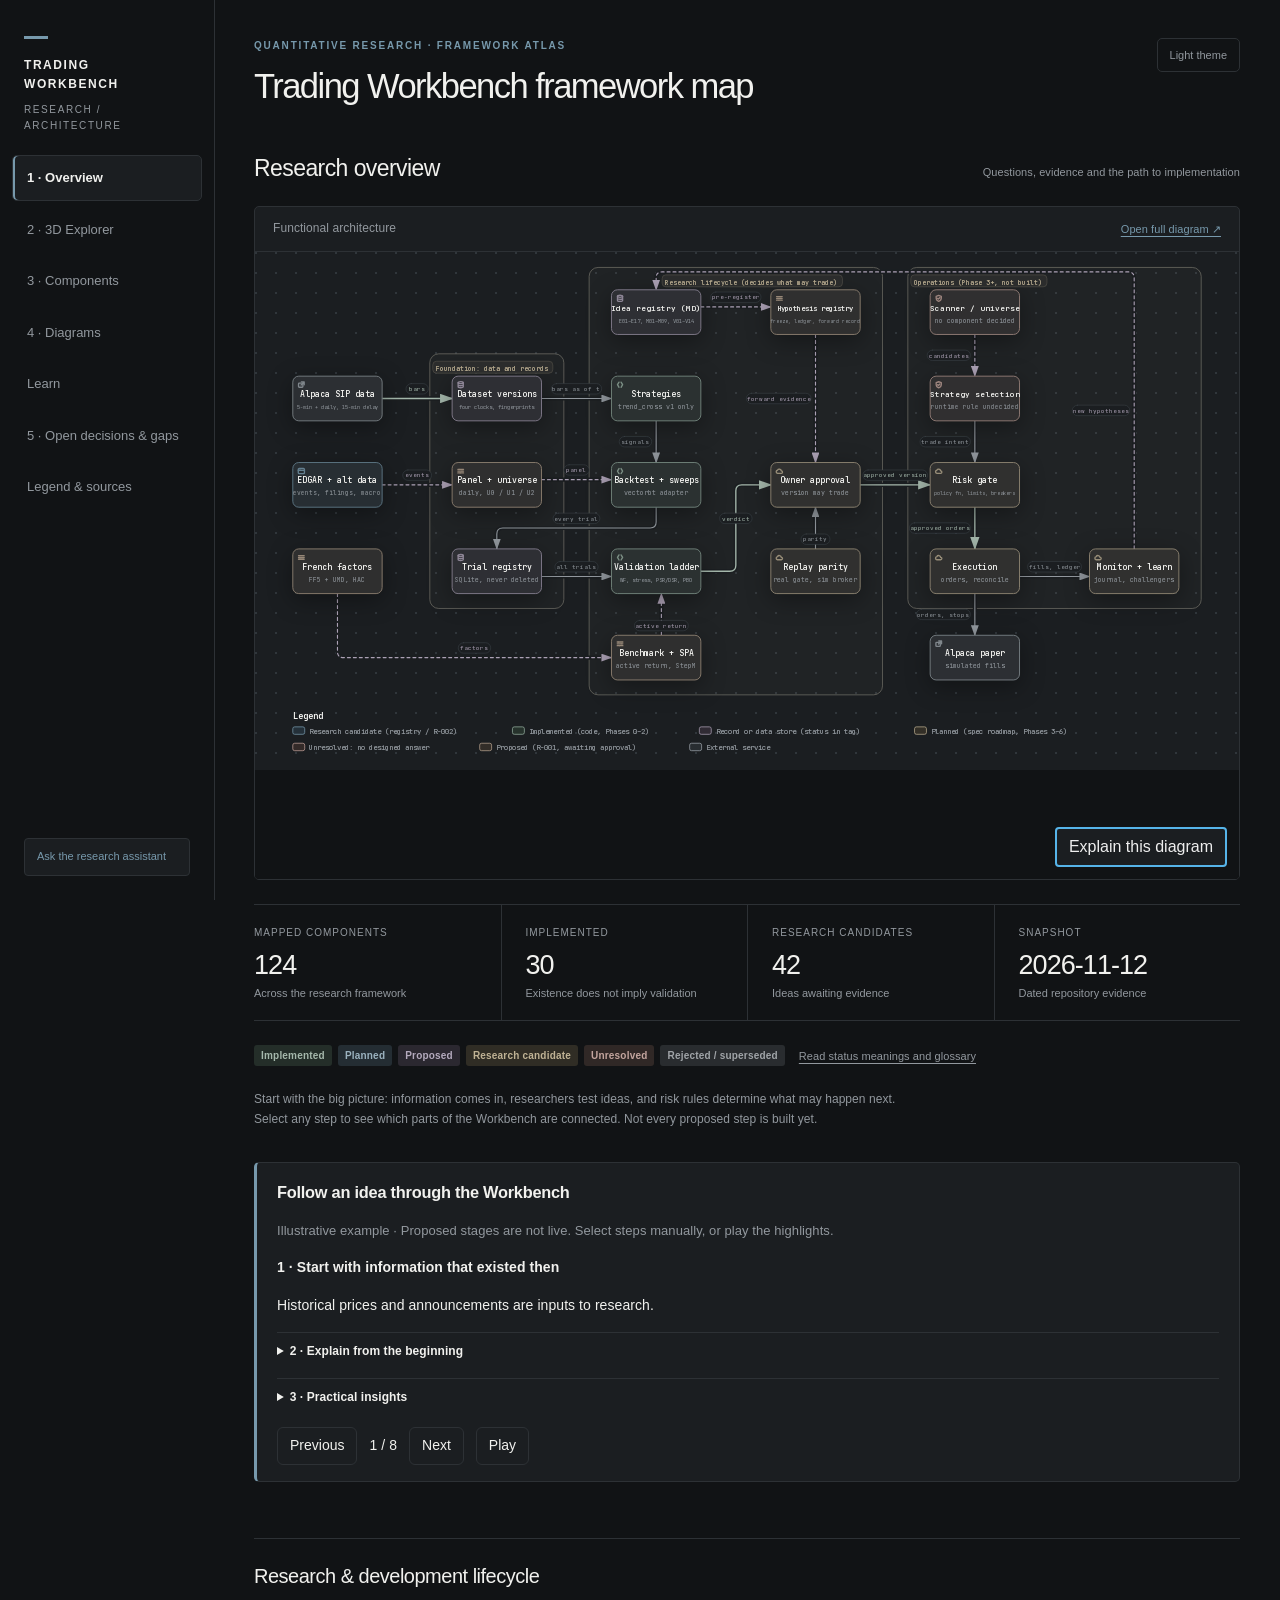
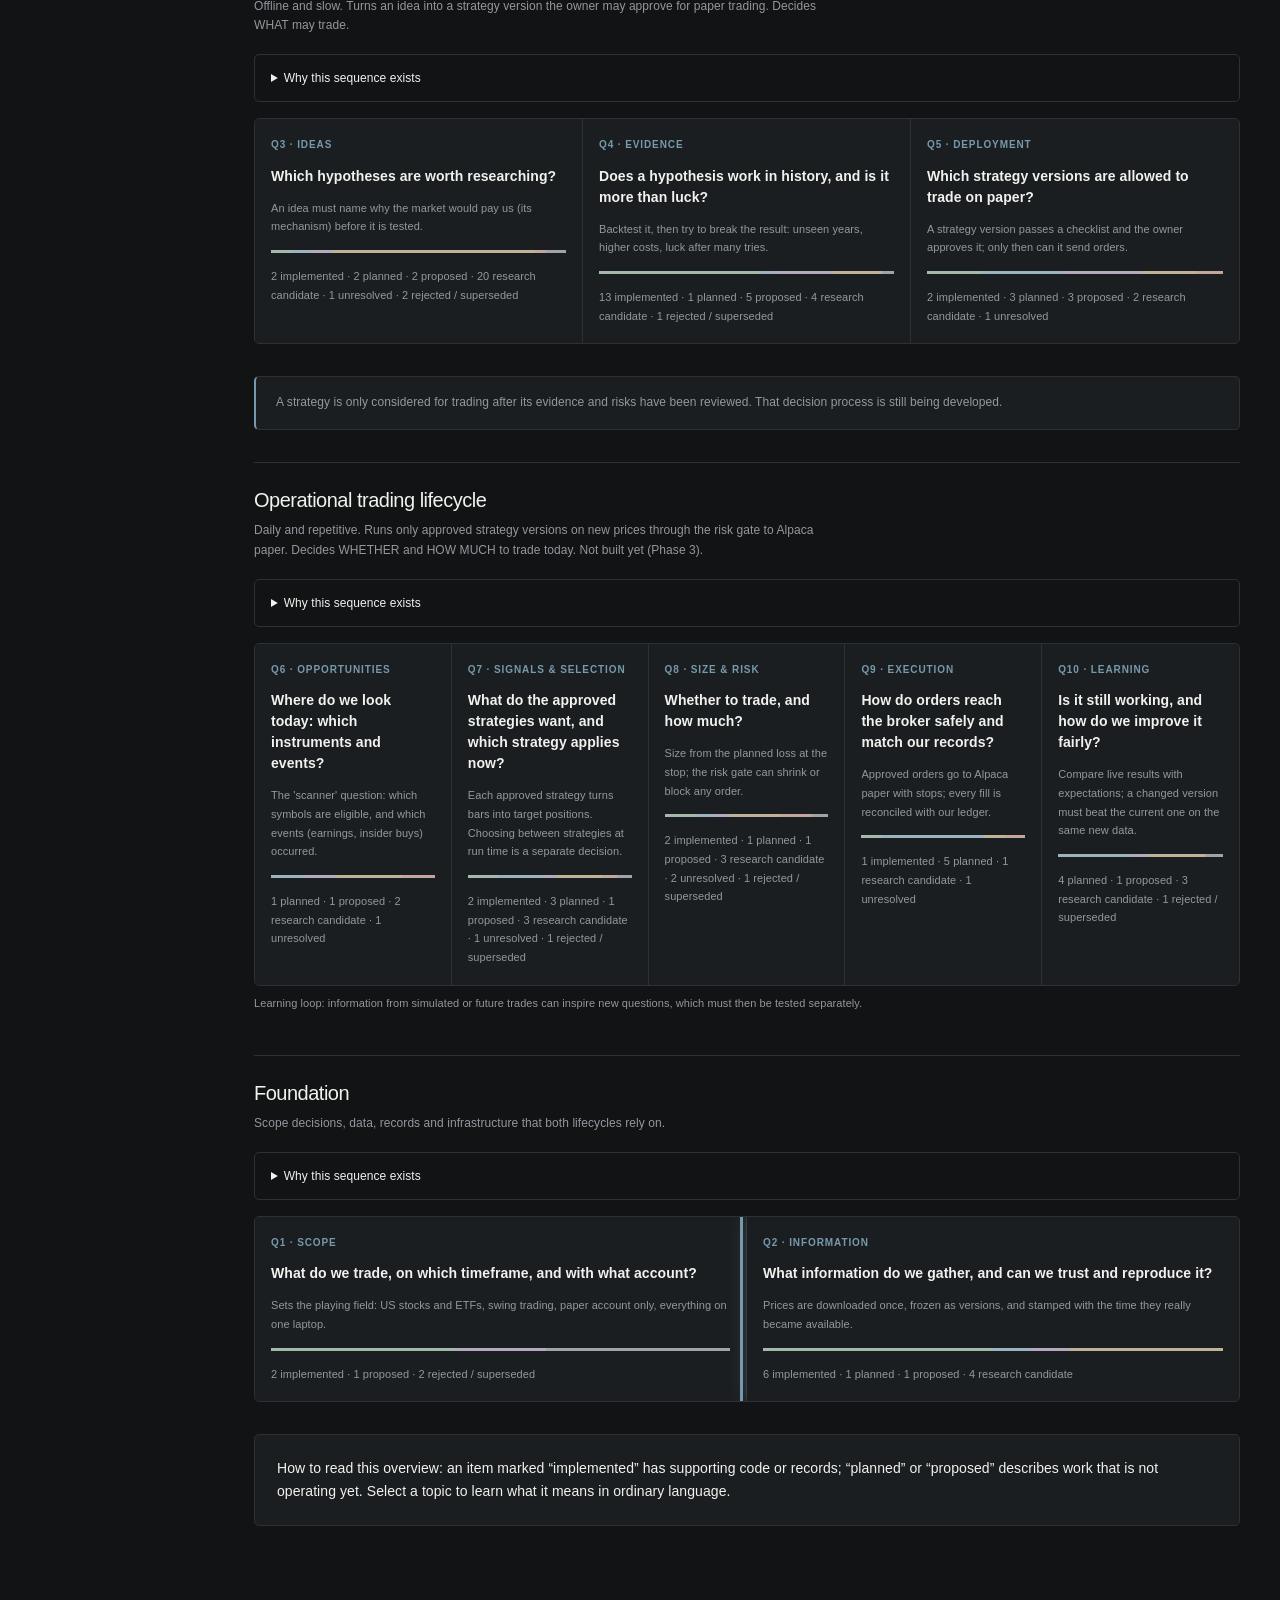
==== commit 36481e1c: "Fix public explorer and guides; add reader-first learning, concise AI sidebar, and clear references" ====
--- a/index.html
+++ b/index.html
@@ -253,7 +253,7 @@
   $("#count").textContent = shown + " of " + F.components.length + " components" + (extra.total ? " · " + extra.shown + " of " + extra.total + " proposed target components" : "");
   document.querySelectorAll("#groups .comp[data-c]").forEach(el => { const go = () => openHash(el.dataset.c); el.onclick = go; el.onkeydown = e => { if (e.key === "Enter") go(); }; });
 }
-function openHash(id){ const h = new URLSearchParams(location.hash.slice(1)); h.set("c", id); location.hash = h.toString(); }
+function openHash(id){ const h = new URLSearchParams(location.hash.slice(1)); h.set("tab", "components"); h.set("c", id); location.hash = h.toString(); }
 
 /* Levels 2 and 3: preserve source detail, expand only on request. */
 const D = $("#drawer");
@@ -333,6 +333,8 @@
 <script src="reader-mode.js"></script>
 <script src="assistant.js"></script>
 <script src="dashboard.js"></script>
+<script src="reader-library.js"></script>
+<script src="reader-presentation.js"></script>
 <script>
 // Keep the public/shared embedded Explorer in the same theme as the host.
 // The owner knowledge layer upgrades this iframe and handles its own theme.
--- a/assistant.css
+++ b/assistant.css
@@ -1,9 +1,10 @@
-/* Shared visual layer: retain existing layout, semantics and diagrams. */
-:root:not([data-theme="light"]){color-scheme:dark;--bg:#10171e;--panel:#19232d;--ink:#e8eef4;--muted:#aab9c8;--line:#324252;--accent:#91c9e8;--built:#79d6a5;--built-bg:#183a28;--planned:#99c7ff;--planned-bg:#1a2e45;--proposed:#c4acf0;--proposed-bg:#2c2240;--candidate:#f3c477;--candidate-bg:#3a2d14;--rejected:#b8bfc7;--rejected-bg:#2a2e32;--open:#ffa49b;--open-bg:#43201d}
-:root[data-theme="light"]{color-scheme:light}
-body{line-height:1.6;background-image:radial-gradient(ellipse at 15% 0%,#6caddb0a,transparent 55%)}
-header{padding-top:32px;padding-bottom:14px}h1{font-size:clamp(24px,3vw,34px);letter-spacing:-.035em;font-weight:650}.sub{max-width:95ch;font-size:14px}
-nav{gap:8px}nav button{padding:12px 10px}.card{border-radius:12px;padding:18px}.lane{padding-top:8px}.lane h2{font-size:19px}.q .qt,.comp .nm{font-size:15px}.q .qa,.comp .pp{line-height:1.7}.qid{letter-spacing:.035em}.bar{height:5px;margin:5px 0}.card[tabindex]{transition:border-color .15s,box-shadow .15s}.card[tabindex]:hover{box-shadow:0 4px 18px #0002}.drawer{padding-top:28px}.drawer p{max-width:75ch;line-height:1.8}.drawer h3{margin-top:24px}th{font-weight:650;background:var(--bg)}td,th{padding:10px 8px}.views+.card,iframe{box-shadow:0 8px 24px #0002}
-.ai-launch,.ai-panel button,.ai-panel select,.ai-explain{font:inherit;color:var(--ink);background:var(--panel);border:1px solid var(--line);border-radius:9px;padding:8px 12px;cursor:pointer}.ai-launch{position:fixed;bottom:20px;right:20px;z-index:25;border-color:var(--accent);box-shadow:0 6px 24px #0005;font-size:14px}.ai-panel{position:fixed;right:20px;bottom:76px;width:min(460px,calc(100vw - 24px));max-height:calc(100dvh - 100px);z-index:30;display:flex;flex-direction:column;background:var(--panel);border:1px solid var(--line);border-radius:16px;box-shadow:0 16px 60px #0006;padding:18px;overflow:auto}.ai-panel[hidden]{display:none}.ai-top{display:flex;gap:10px;align-items:center}.ai-top strong{flex:1}.ai-top select{max-width:110px;font-size:12px}.ai-context{font-size:13px;color:var(--accent);margin:12px 0}.ai-suggestions{display:flex;gap:6px;flex-wrap:wrap}.ai-suggestions button{font-size:12px;text-align:left;background:var(--bg)}.ai-messages{overflow:auto;min-height:50px;flex:1;padding:10px 0;overscroll-behavior:contain}.ai-message{padding:12px;border:1px solid var(--line);border-radius:12px;margin:8px 0;background:var(--bg);font-size:14px}.ai-message strong{font-size:11px;color:var(--muted);text-transform:uppercase;letter-spacing:.06em}.ai-user{margin-left:22px;border-left:2px solid var(--accent)}.ai-text{white-space:pre-wrap;overflow-wrap:anywhere;line-height:1.75}.ai-sources{display:flex;flex-direction:column;gap:5px;font-size:12px;margin-top:12px;overflow-wrap:anywhere}.ai-status,.ai-note{font-size:12px;color:var(--muted);margin:8px 0}.ai-panel label{font-size:12px}.ai-panel textarea{display:block;width:100%;resize:vertical;background:var(--bg);color:var(--ink);font:inherit;border:1px solid var(--line);border-radius:9px;padding:10px;min-height:72px}.ai-controls{display:flex;justify-content:space-between;gap:8px;margin-top:8px}.ai-controls button[type=submit]{border-color:var(--accent)}.ai-panel button:disabled{opacity:.6;cursor:wait}.ai-explain{margin:8px 0;color:var(--accent)}:focus-visible{outline:3px solid var(--accent);outline-offset:3px}
-@media(max-width:600px){header{padding-top:22px}.card{padding:15px}.ai-panel{right:12px;bottom:72px;padding:14px;width:calc(100% - 24px)}.ai-launch{right:12px;bottom:14px}.ai-top{gap:6px}.ai-top strong{font-size:14px}.ai-top select{max-width:90px}.ai-panel button{min-height:40px}main{padding-bottom:90px}}
-@media(prefers-reduced-motion:reduce){*{scroll-behavior:auto!important}.card[tabindex]{transition:none}}
+/* Discreet, collapsible research side panel; all chat behavior lives in assistant.js. */
+.ai-launch,.ai-panel button,.ai-panel select,.ai-explain{font:inherit;color:var(--ink);background:var(--panel);border:1px solid var(--line);border-radius:4px;padding:9px 12px;cursor:pointer}
+.ai-launch{position:fixed;bottom:24px;left:24px;right:auto;z-index:25;width:166px;text-align:left;font-size:11px;line-height:1.6;box-shadow:none;color:var(--accent)}
+.ai-launch:hover,.ai-explain:hover,.ai-panel button:hover{border-color:var(--accent);background:var(--hover)}
+.ai-context a{color:var(--accent);margin-left:6px;font-weight:550}.ai-citation-details{margin:12px 0;border-top:1px solid var(--line);padding:10px 0}.ai-citation-details summary{cursor:pointer;font-size:11px;color:var(--muted)}
+.ai-panel{position:fixed;inset:0 0 0 auto;width:410px;max-width:100%;height:100dvh;max-height:100dvh;z-index:30;display:flex;flex-direction:column;background:var(--panel);border:0;border-left:1px solid var(--line);border-radius:0;box-shadow:none;padding:24px;overflow:auto;overscroll-behavior:contain}
+.ai-panel[hidden]{display:none}.ai-top{display:flex;gap:8px;align-items:center;padding-bottom:20px;border-bottom:1px solid var(--line)}.ai-top strong{flex:1;font-size:14px;font-weight:500}.ai-top select{max-width:95px;font-size:11px;padding:7px}.ai-top button{font-size:17px;padding:3px 9px}.ai-context{font-size:11px;color:var(--accent);margin:20px 0 14px}.ai-suggestions{display:flex;gap:6px;flex-wrap:wrap}.ai-suggestions button{font-size:11px;line-height:1.5;text-align:left;background:transparent;padding:8px 10px}.ai-messages{overflow:auto;min-height:80px;flex:1;padding:20px 0;overscroll-behavior:contain}.ai-message{padding:16px 0;border:0;border-bottom:1px solid var(--line);border-radius:0;margin:0;background:transparent;font-size:13px}.ai-message strong{font-size:9px;color:var(--muted);text-transform:uppercase;letter-spacing:.12em;display:block;margin-bottom:8px}.ai-user{margin:0;padding:12px;border:1px solid var(--line);border-radius:4px;background:var(--bg)}.ai-text{white-space:pre-wrap;overflow-wrap:anywhere;line-height:1.8}.ai-sources{display:flex;flex-direction:column;gap:6px;font-size:11px;margin-top:14px;overflow-wrap:anywhere}.ai-status,.ai-note{font-size:10px;line-height:1.7;color:var(--muted);margin:10px 0}.ai-panel form{border-top:1px solid var(--line);padding-top:16px}.ai-panel label{font-size:10px;color:var(--muted)}.ai-panel textarea{display:block;width:100%;resize:vertical;max-height:30vh;background:var(--bg);color:var(--ink);font:inherit;font-size:13px;border:1px solid var(--line);border-radius:4px;padding:12px;min-height:80px;margin-top:8px}.ai-controls{display:flex;justify-content:space-between;gap:8px;margin-top:10px}.ai-controls button{font-size:11px}.ai-controls button[type=submit]{border-color:var(--accent);color:var(--ink)}.ai-panel button:disabled{opacity:.6;cursor:wait}.ai-explain{margin:8px 0;color:var(--accent);font-size:11px}
+@media(max-width:1250px){.ai-launch{left:20px;width:150px;font-size:10px}}
+@media(max-width:950px){.ai-launch{left:auto;right:20px;bottom:18px;width:auto;padding:10px 14px}}
+@media(max-width:620px){.ai-panel{width:100%;padding:20px 18px}.ai-launch{right:14px;bottom:14px;font-size:11px}.ai-panel button{min-height:40px}.ai-top{gap:8px}.ai-top strong{font-size:14px}.ai-top select{max-width:92px}.ai-messages{min-height:65px}.ai-note{margin-bottom:0}}
--- a/dashboard.css
+++ b/dashboard.css
@@ -40,7 +40,7 @@
 #tab-views.on{display:grid;grid-template-columns:230px minmax(0,1fr);gap:16px 24px;align-items:start}#tab-views>.section-heading,#tab-views>.note{grid-column:1/-1}#tab-views>.note{font-size:12px;max-width:110ch;margin:0 0 10px}#viewlist{grid-column:1;grid-row:3 / span 3;display:flex;flex-direction:column;gap:8px;margin:0}#viewlist .card{padding:16px}#viewlist b{font-size:12px;font-weight:500}#viewlist p{font-size:11px;margin:8px 0}#viewlist a{font-size:10px}#viewlist .card[aria-current="true"]{outline:none;border-color:var(--accent);box-shadow:inset 2px 0 var(--accent)}#tab-views>.ai-explain,#viewguide,#viewframe{grid-column:2}#tab-views>.ai-explain{justify-self:start;margin:0}#viewguide .card{padding:20px}#viewguide h3{font-size:16px;font-weight:500;margin:0 0 12px}#viewguide p{font-size:12px;line-height:1.8}iframe{height:70vh;min-height:420px;border-radius:var(--radius);background:var(--bg);box-shadow:none}
 .split{gap:24px;align-items:start}.split h2{font-size:21px;margin-top:0}.list{gap:10px}.item{padding:20px}.item b{font-size:14px;font-weight:500;margin-bottom:8px}.item .why{font-size:12px;line-height:1.8}.item .note{display:block;font-size:11px;margin-top:10px}.assess{background:transparent;border:1px solid var(--line);border-radius:var(--radius);padding:24px}.assess h2{color:var(--ink)}.assess h3{font-size:14px;margin-top:30px}.tag{font-size:10px;letter-spacing:.07em;text-transform:uppercase;display:block;margin-bottom:8px}
 table{table-layout:fixed;font-size:12px;line-height:1.7}th,td{padding:13px 10px;border-bottom:1px solid var(--line);overflow-wrap:anywhere}th{font-weight:500;color:var(--muted);background:transparent;font-size:10px;letter-spacing:.06em;text-transform:uppercase}td:nth-child(2){font-variant-numeric:tabular-nums}#tab-about table th:first-child{width:29%}#tab-about table th:nth-child(2){width:18%}#tab-about .note{font-size:12px;line-height:1.8}dt{font-size:13px}dd{font-size:13px;line-height:1.8}code{overflow-wrap:anywhere;font-size:.9em}main ul,main ol{padding-left:20px}main li{margin:8px 0}
-body:has(.ai-panel:not([hidden])) .drawer{visibility:hidden;pointer-events:none}body:has(.ai-panel:not([hidden])) .ai-launch{visibility:hidden}
+body:has(.ai-panel:not([hidden])) .ai-launch{visibility:hidden}
 @media(min-width:1550px){body:has(.ai-panel:not([hidden])) header,body:has(.ai-panel:not([hidden])) main{margin-right:410px;--gutter:28px}}
 @media(max-width:1250px){:root:root{--rail:190px;--gutter:28px}.workspace-identity{left:22px;width:145px}.flow{grid-template-columns:repeat(3,minmax(0,1fr))}.flow .q{border-bottom:1px solid var(--line)}.flow .q:nth-of-type(3){border-right:0}.flow .q:nth-last-of-type(-n+2){border-bottom:0}}
 @media(max-width:950px){:root:root{--gutter:24px}body:before,.workspace-identity{display:none}header,main{margin-left:0}header{padding-top:28px}nav{position:static;width:auto;flex-direction:row;flex-wrap:wrap;gap:3px;margin:24px var(--gutter) 0;padding-bottom:12px;border-bottom:1px solid var(--line)}nav button{font-size:12px;padding:9px 12px}nav button[aria-selected="true"]{box-shadow:inset 0 -2px var(--accent)}main{padding-top:24px}h1{font-size:34px}.flow{grid-template-columns:repeat(3,minmax(0,1fr))}#tab-views.on{grid-template-columns:190px minmax(0,1fr);gap:16px}.split{grid-template-columns:1fr}}
@@ -50,7 +50,10 @@
 .publication-notes{margin:0 0 20px;max-width:100ch}.publication-notes summary{font-size:11px;color:var(--muted);font-weight:400}.publication-notes[open] summary{border:0;padding:0;margin-bottom:10px}.publication-notes .sub{margin:0}.flow .q{overflow-wrap:anywhere}
 
 body:has(.drawer.on) .ai-launch{visibility:hidden}
-@media(max-width:1549px){body:has(.drawer.on),body:has(.ai-panel:not([hidden])){overflow:hidden}}
+@media(max-width:1549px){body:has(.drawer.on):not(:has(.ai-panel:not([hidden]))){overflow:hidden}}
+/* Preserve independent navigation/page scrolling while the chat side panel is open. */
+body:has(.ai-panel:not([hidden])){overflow-y:auto!important}
+@media(min-width:1150px){body:has(.ai-panel:not([hidden])) .drawer.on{right:410px;width:min(530px,calc(100vw - 430px - var(--rail)));z-index:24;visibility:visible;pointer-events:auto}}
 
 /* Architecture is the overview's first-screen centerpiece. */
 .architecture-overview{margin:0 0 24px;border:1px solid var(--line);border-radius:var(--radius);overflow:hidden;background:var(--panel)}
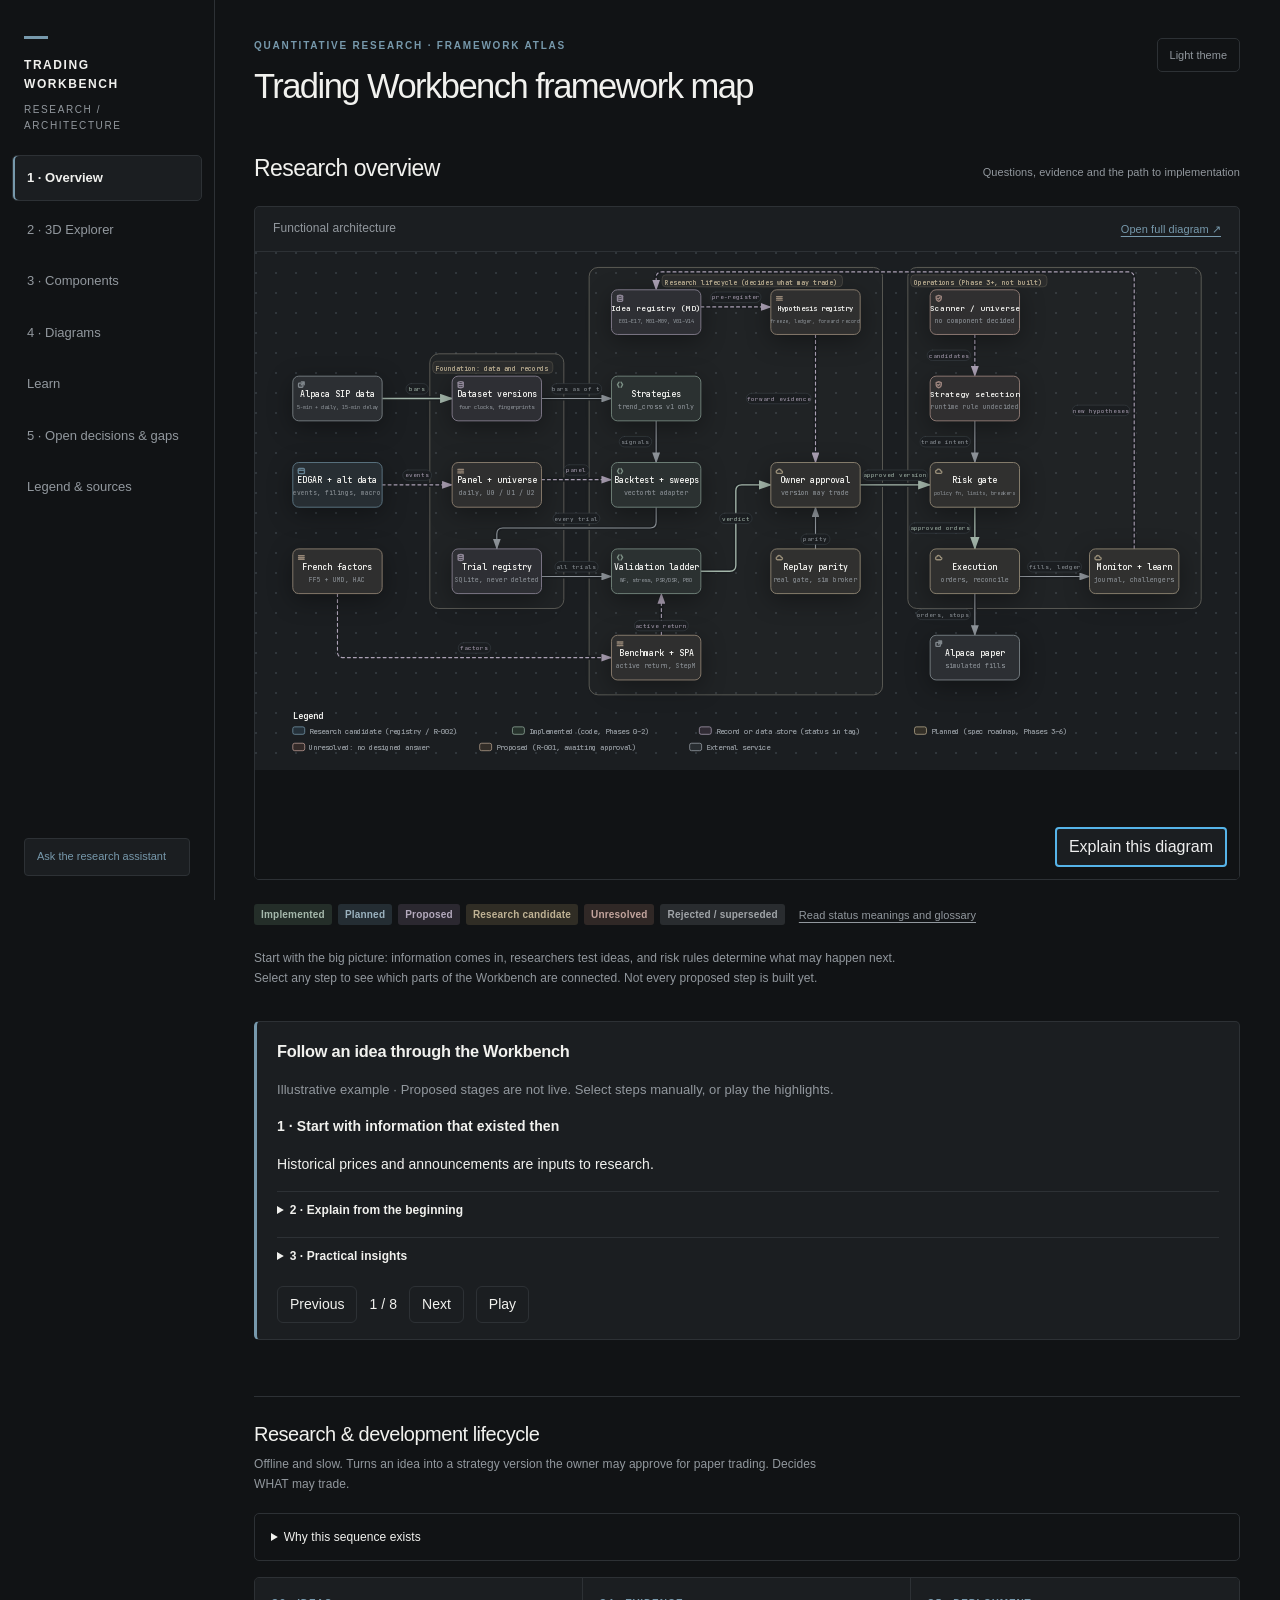
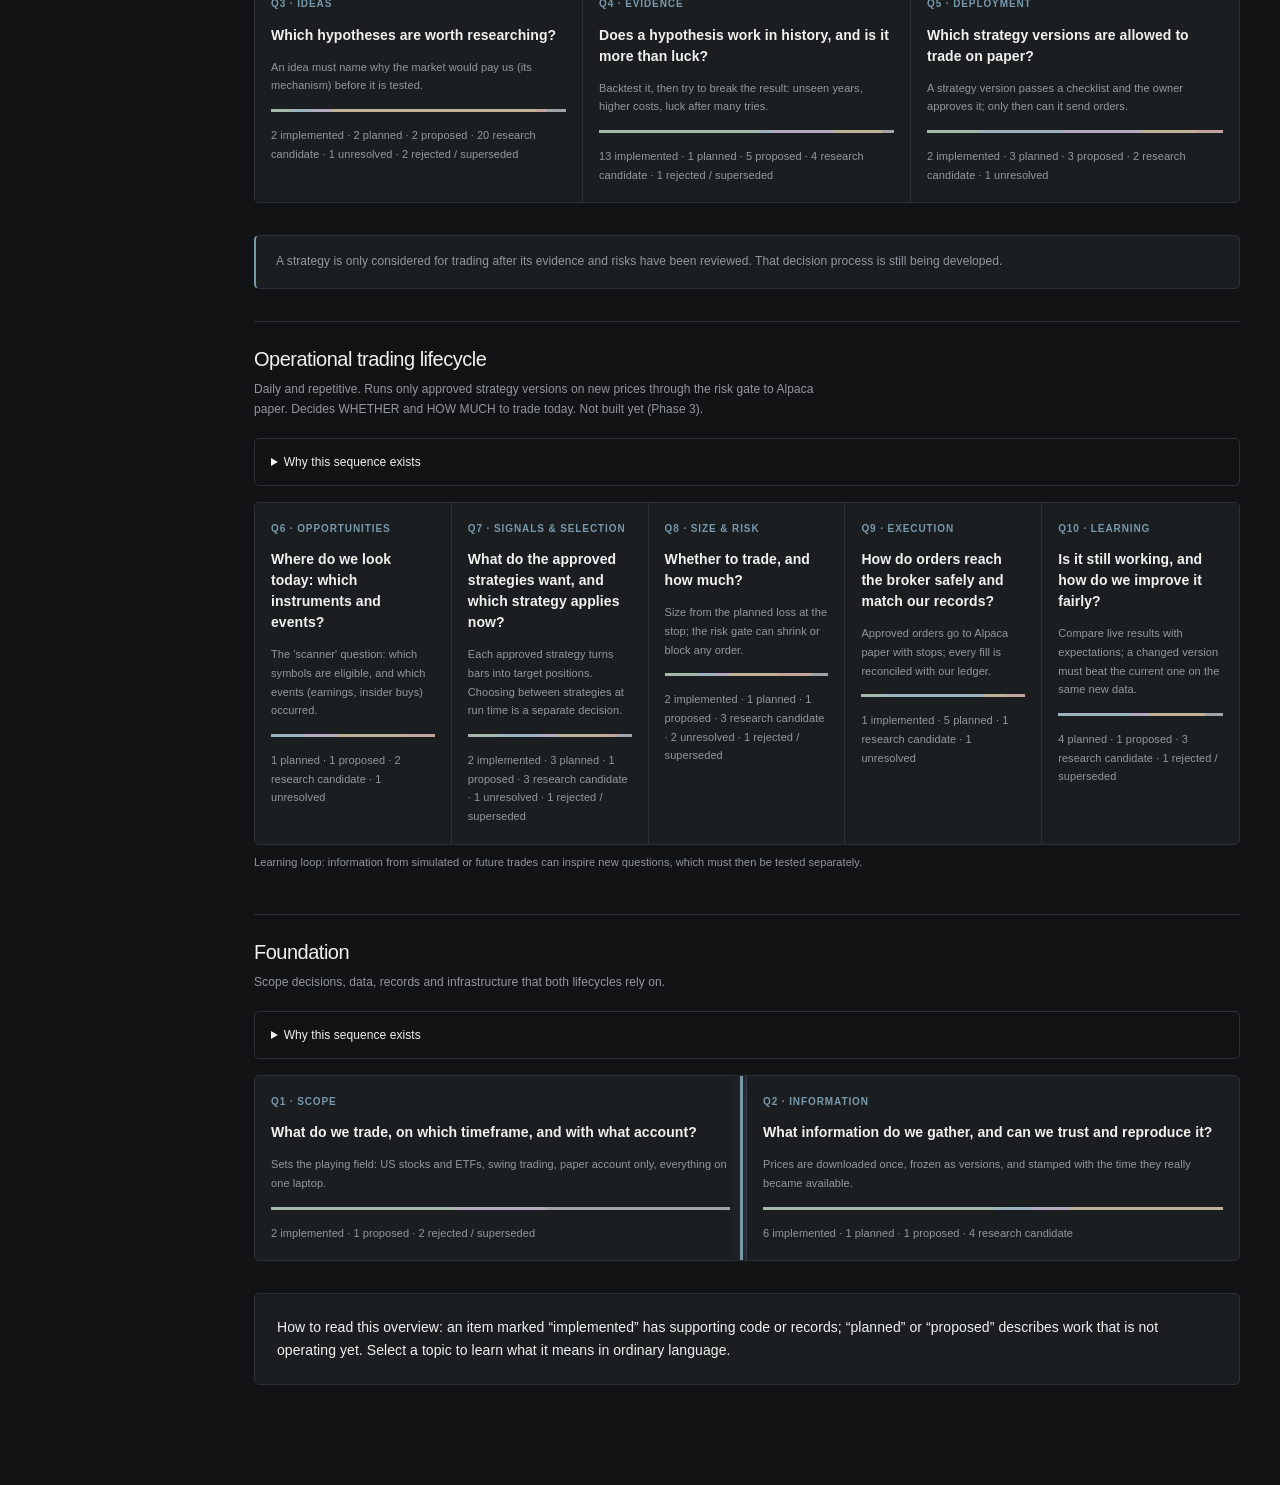
==== commit b52964ec: "Unify open references and preserve contextual component navigation across reader levels" ====
--- a/index.html
+++ b/index.html
@@ -319,12 +319,12 @@
   <div class="card"><h2>Component kinds</h2><table><tr><th>Kind</th><th>Count</th></tr>${kindRows}</table></div>
   <div class="card"><h2>Authoritative sources</h2><p class="note">The map summarises these documents and never replaces them. When they disagree, the newer decision-log entry wins (spec §11.1).</p>
   <ul>${["SPEC","LOG","AR","SR","REG","LOGP2","LOGR","PR1","PR2"].map(k => `<li>${srcLink(k)}</li>`).join("")}</ul>
-  <p class="note">The documents and code live in a private repository, so source references on this site are named but not linked. Statuses describe the dated evidence snapshot shown at the top of the page.</p></div>
+  <p class="note">The project records live in a private GitHub repository. Opening their links requires GitHub permission separately from Cloudflare login; public readers can use the open educational references below. Statuses describe the dated evidence snapshot shown at the top of the page.</p></div>
   <div class="card"><h2>About this public snapshot</h2><p>This is a manually published snapshot of the framework map from a personal learning project. It is not updated automatically; newer work may exist in the private repository.</p>
   <p class="note">Nothing here is investment advice, and no strategy shown here has demonstrated profitability.</p>
   <p class="note">Coverage: all 40 registry entries (E01–E17, M01–M09, V01–V14), the 10 R-001 decisions, the R-002 hypotheses, the spec's modules and the open decision-log items are mapped to at least one component.</p></div></div>`;
 
-$("#tab-about").innerHTML += `<div class="card" style="margin-top:16px"><h2>Glossary · read terms in context</h2><p class="note">Component panels also offer the matching terms. Educational expansion by ${esc(L.author)}; original structural assessment remains attributed to its author.</p><details class="guide"><summary>Open the glossary (${Object.keys(L.glossary).length} terms)</summary><dl>${Object.entries(L.glossary).map(([t,v])=>`<dt>${esc(t)}</dt><dd>${esc(v)}</dd>`).join("")}</dl></details><h3>Method references</h3><p class="note">Repository sources establish project status. These primary references support the statistical explanations.</p><ul>${L.references.map(([t,url])=>`<li><a href="${esc(url)}" target="_blank" rel="noopener">${esc(t)}</a></li>`).join("")}</ul></div>`;
+$("#tab-about").innerHTML += `<div class="card" style="margin-top:16px"><h2>Glossary · read terms in context</h2><p class="note">Component panels also offer the matching terms. Educational expansion by ${esc(L.author)}; original structural assessment remains attributed to its author.</p><details class="guide"><summary>Open the glossary (${Object.keys(L.glossary).length} terms)</summary><dl>${Object.entries(L.glossary).map(([t,v])=>`<dt>${esc(t)}</dt><dd>${esc(v)}</dd>`).join("")}</dl></details><h3>Method references</h3><p class="note">Repository sources establish project status. These primary references support the statistical explanations.</p><ul>${L.references.map(([t,url])=>`<li><a href="${esc(url)}" target="_blank" rel="noopener">${esc(t)}</a></li>`).join("")}</ul><h3>Additional open learning and data resources</h3><p class="note">These publicly accessible resources explain finance concepts and provide data. The three research-method links above are selected references, not the entire bibliography.</p><ul>${(L.openReferences||[]).map(([t,url])=>`<li><a href="${esc(url)}" target="_blank" rel="noopener noreferrer">${esc(t)}</a></li>`).join("")}</ul></div>`;
 render(); route();
 })();
 </script>
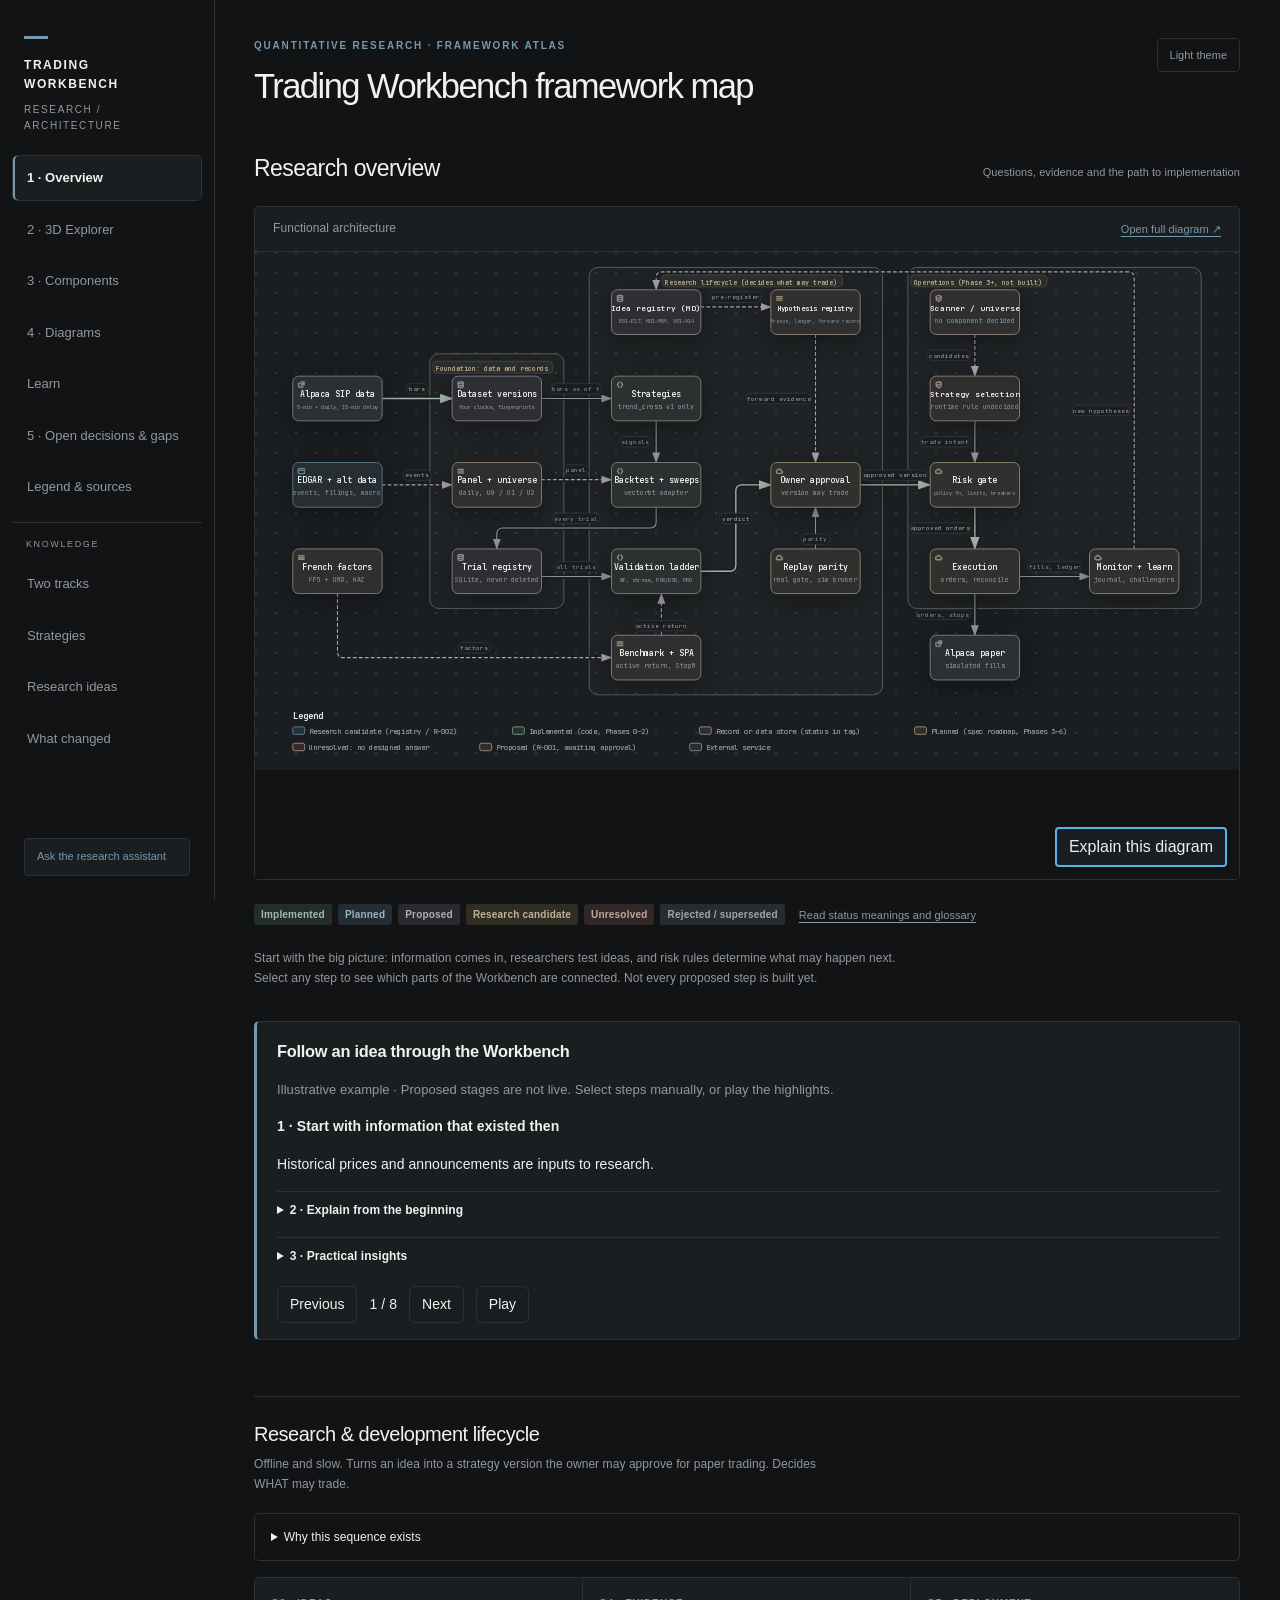
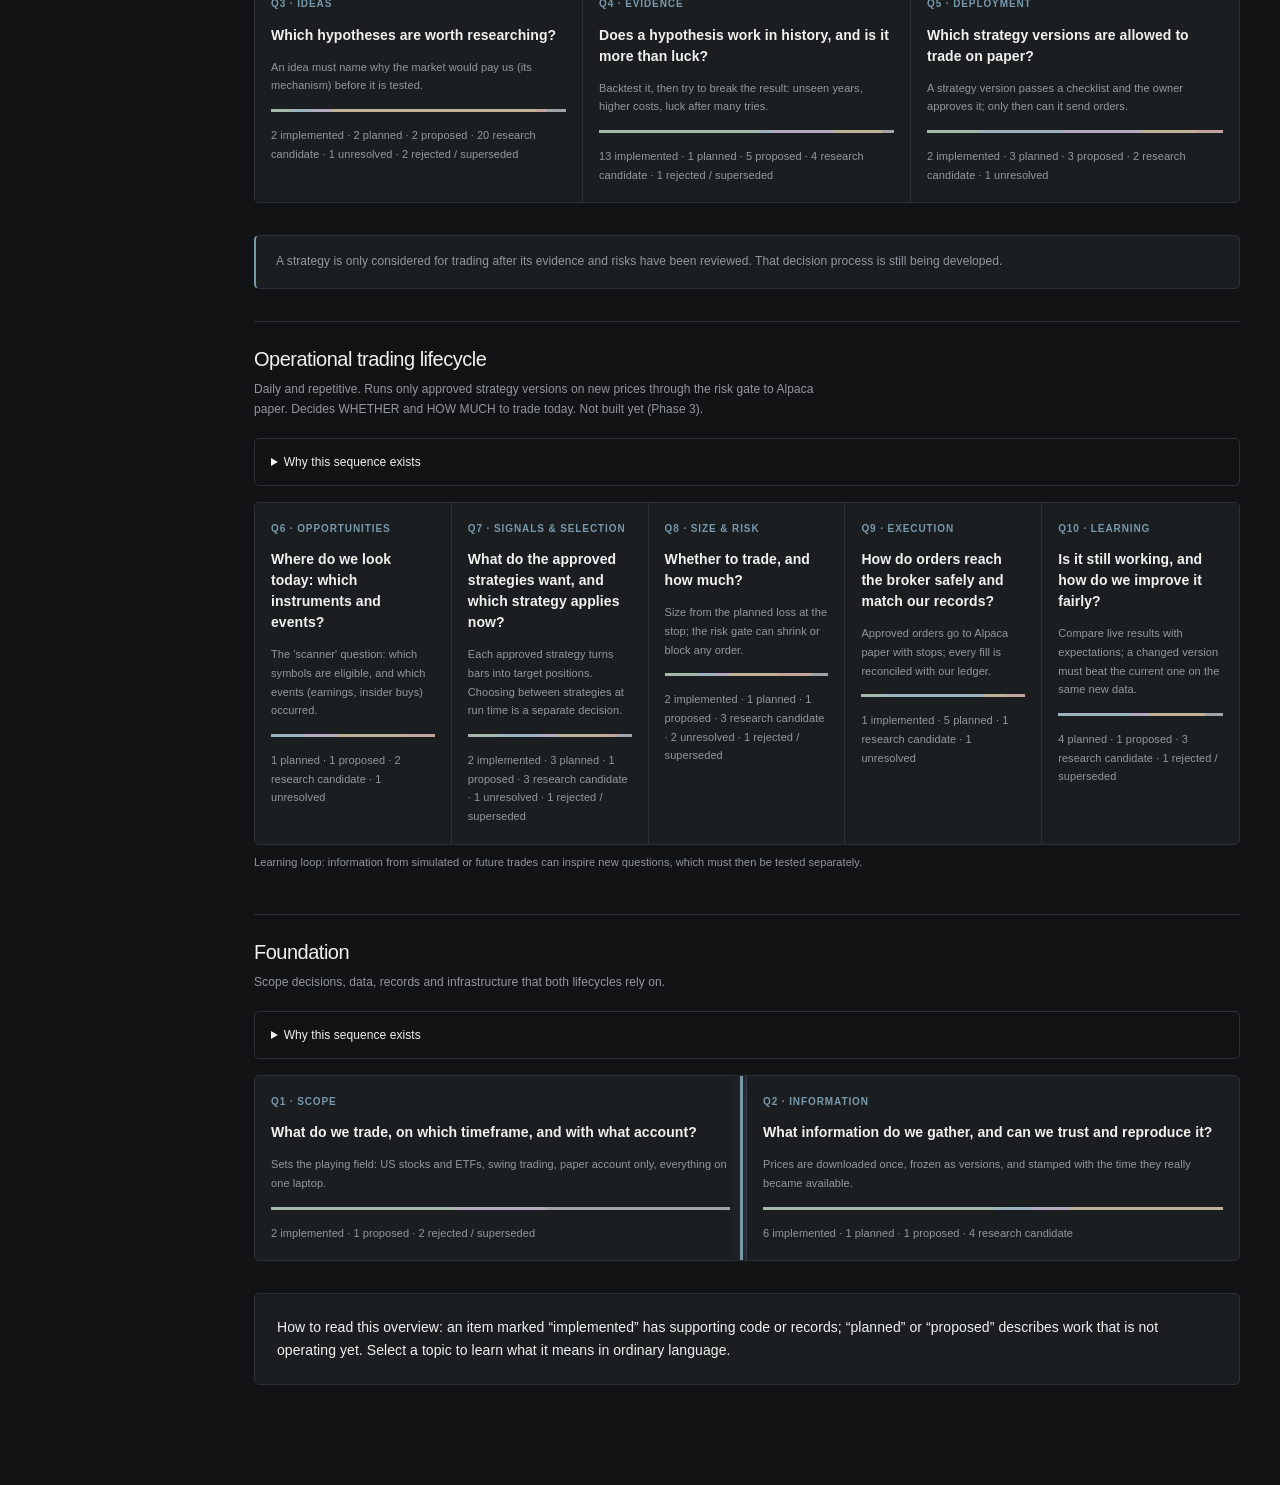
==== commit 3c6aa780: "Unify all reader levels around one knowledge Explorer, curriculum and navigation" ====
--- a/index.html
+++ b/index.html
@@ -100,6 +100,7 @@
 </style>
 <link rel="stylesheet" href="assistant.css">
 <link rel="stylesheet" href="dashboard.css">
+<link rel="stylesheet" href="knowledge/knowledge.css">
 </head>
 <body>
 <header>
@@ -333,34 +334,17 @@
 <script src="reader-mode.js"></script>
 <script src="assistant.js"></script>
 <script src="dashboard.js"></script>
+<script src="education-outline.js"></script>
+<script src="knowledge/graph-shell.js"></script>
 <script src="reader-library.js"></script>
 <script src="reader-presentation.js"></script>
-<script>
-// Keep the public/shared embedded Explorer in the same theme as the host.
-// The owner knowledge layer upgrades this iframe and handles its own theme.
-(function(){
- const frame=document.getElementById('public-explorer');
- if(!frame)return;
- const sync=()=>{if(frame.isConnected&&frame.contentWindow)frame.contentWindow.postMessage({
-   type:'twk:theme',theme:document.documentElement.dataset.theme==='light'?'light':'dark'
- },location.origin);};
- frame.addEventListener('load',sync);
- new MutationObserver(sync).observe(document.documentElement,{attributes:true,attributeFilter:['data-theme']});
- // Full-screen links retain the current reader theme on all three scopes.
- document.addEventListener('click',e=>{
-   const a=e.target.closest&&e.target.closest('a[href^="knowledge/explorer.html"]');
-   if(a){const u=new URL(a.href,location.href);u.searchParams.set('theme',document.documentElement.dataset.theme==='light'?'light':'dark');a.href=u.toString();}
- },true);
- sync();
-})();
-</script>
+<script src="knowledge/reader-pages.js"></script>
 <script>
 /* Private knowledge layer: generated index plus its views. These files are never published (the publisher
    copies an allow-list), so the public mirror skips the request; anywhere else a missing file is ignored
    and the map works as before. ?knowledge=off disables it, ?knowledge=on forces the attempt. */
 (function(){ const want = new URLSearchParams(location.search).get("knowledge");
   if (want === "off" || (want !== "on" && /(^|\.)github\.io$/i.test(location.hostname))) return;
-  const css = document.createElement("link"); css.rel = "stylesheet"; css.href = "knowledge/knowledge.css"; document.head.append(css);
   window.TWK_DEFER_ROUTE = true; // the last file routes once everything is loaded
   const files = ["knowledge-data.js", "knowledge-content.js", "knowledge/core.js", "knowledge/explain-levels.js", "knowledge/teach.js", "knowledge/knowledge.js", "knowledge/learn.js", "knowledge/architecture.js"];
   (function next(i){ if (i >= files.length) return; const el = document.createElement("script"); el.src = files[i]; el.onload = () => next(i + 1); el.onerror = () => { if (i === 0) { window.TWK_DEFER_ROUTE = false; return; } next(i + 1); }; document.body.append(el); })(0);
--- a/knowledge/knowledge.css
+++ b/knowledge/knowledge.css
@@ -0,0 +1,69 @@
+/* Knowledge views. Extends the dashboard's tokens (dashboard.css); no new palette. Private asset: not published. */
+.navsep{font-size:9px;letter-spacing:.18em;text-transform:uppercase;color:var(--muted);padding:14px 14px 4px;margin-top:6px;border-top:1px solid var(--line)}
+.kbanner{border:1px solid var(--line);border-left:2px solid var(--proposed);background:var(--proposed-bg);border-radius:var(--radius);padding:12px 16px;font-size:12px;line-height:1.7;margin:0 0 20px;max-width:120ch}
+.kbanner b{font-weight:550}.kbanner.plain{border-left-color:var(--accent);background:var(--panel)}
+.klead{font-size:13px;line-height:1.8;max-width:100ch;color:var(--muted);margin:0 0 18px}.klead b{color:var(--ink);font-weight:500}
+.kb{display:inline-block;font-size:9px;letter-spacing:.06em;text-transform:uppercase;border:1px dashed var(--line);border-radius:3px;padding:0 5px;margin-left:5px;color:var(--muted);vertical-align:1px;cursor:help;white-space:nowrap}
+.kb-proposed{border-color:var(--proposed);color:var(--proposed)}.kb-mention,.kb-derived,.kb-suggested{border-style:dotted}
+.kchip{font:inherit;font-size:11px;line-height:1.5;border:1px solid var(--line);background:var(--bg);color:var(--ink);border-radius:3px;padding:4px 8px;cursor:pointer;text-align:left;max-width:100%}
+.kchip:hover{border-color:var(--accent)}.kchip code{color:var(--accent);font-size:10px;margin-right:5px}.kchip.soft{border-style:dashed}
+.kchips{display:flex;flex-wrap:wrap;gap:6px;margin:6px 0}
+.kfilters{display:flex;flex-wrap:wrap;gap:8px;align-items:center;padding:14px 16px;background:var(--panel);border:1px solid var(--line);border-radius:var(--radius);margin:0 0 18px}
+.kfilters input,.kfilters select{font:inherit;font-size:12px;padding:8px 10px;border:1px solid var(--line);border-radius:4px;background:var(--bg);color:var(--ink);min-width:0;max-width:100%}
+.kfilters input{flex:1 1 200px}.kfilters .note{font-size:11px;flex-basis:100%;margin:0}.kfilters .chip[aria-pressed="true"]{border-color:var(--accent);box-shadow:inset 0 -2px var(--accent)}
+.kgrid{display:grid;grid-template-columns:repeat(auto-fill,minmax(250px,1fr));gap:12px}
+.kcard{display:flex;flex-direction:column;gap:8px;cursor:pointer;padding:18px}.kcard h3{margin:0;font-size:14px;font-weight:550}.kcard p{margin:0;font-size:12px;line-height:1.7;color:var(--muted)}
+.kcard[aria-current="true"]{border-color:var(--accent);box-shadow:inset 2px 0 var(--accent)}.kcount{font-size:11px;color:var(--muted);font-variant-numeric:tabular-nums}
+.krows{display:flex;flex-direction:column;border:1px solid var(--line);border-radius:var(--radius);background:var(--panel);overflow:hidden}
+.krow{display:grid;grid-template-columns:86px minmax(0,1fr) minmax(0,auto);gap:6px 14px;padding:14px 16px;border-bottom:1px solid var(--line);cursor:pointer;align-items:start}
+.krow:last-child{border-bottom:0}.krow:hover{background:var(--hover)}.krow code{font-size:11px;color:var(--accent)}.krow b{font-weight:500;font-size:13px;display:block;line-height:1.5}
+.krow .why{font-size:12px;color:var(--muted);line-height:1.7;display:block;margin-top:2px}.krow .meta{display:flex;flex-wrap:wrap;gap:5px;justify-content:flex-end;max-width:340px}
+.krow .sub{grid-column:2/-1;font-size:11px;color:var(--muted);display:flex;flex-wrap:wrap;gap:6px;align-items:center}
+.ksvg{width:100%;height:auto;display:block;border:1px solid var(--line);border-radius:var(--radius);background:var(--panel)}
+.ksvg text{font:11px var(--font);fill:var(--ink)}.ksvg .t-muted{fill:var(--muted)}.ksvg .t-small{font-size:9.5px}.ksvg .t-head{font-size:10px;letter-spacing:.14em;text-transform:uppercase;fill:var(--muted)}
+.ksvg .n{cursor:pointer}.ksvg .n rect{fill:var(--bg);stroke:var(--line);stroke-width:1}.ksvg .n:hover rect,.ksvg .n:focus rect{stroke:var(--accent)}
+.ksvg .n.exists rect{fill:var(--built-bg);stroke:var(--built)}.ksvg .n.proposed rect{fill:var(--proposed-bg);stroke:var(--proposed);stroke-dasharray:5 3}.ksvg .n.later rect{stroke:var(--muted);stroke-dasharray:2 4}
+.ksvg .e{fill:none;stroke:var(--muted);stroke-width:1.1;opacity:.75}.ksvg .e.soft{stroke-dasharray:4 4;opacity:.55}.ksvg .rib{fill:none;stroke:var(--accent);opacity:.28}.ksvg .rib.on{opacity:.85}.ksvg .dim{opacity:.18}
+.ksvg .bar{fill:var(--line)}.ksvg .bar.done{fill:var(--built)}.ksvg .bar.part{fill:var(--planned)}.ksvg .bar.seed{fill:var(--candidate)}
+.klegend{display:flex;flex-wrap:wrap;gap:6px 16px;font-size:11px;color:var(--muted);margin:10px 0 0}.klegend i{display:inline-block;width:18px;height:10px;border:1px solid var(--line);border-radius:2px;vertical-align:-1px;margin-right:5px}
+.kcols{display:grid;grid-template-columns:1fr 1fr;gap:20px;align-items:start}.kcols>*{min-width:0}
+.kflow{display:flex;flex-wrap:wrap;gap:8px;align-items:stretch;margin:12px 0}.kstage{flex:1 1 150px;border:1px solid var(--line);border-radius:var(--radius);padding:12px;background:var(--bg);position:relative;min-width:0}
+.kstage small{display:block;font-size:9px;letter-spacing:.14em;text-transform:uppercase;color:var(--accent);margin-bottom:5px}.kstage b{display:block;font-size:13px;font-weight:550;margin-bottom:5px}.kstage span{display:block;font-size:11px;line-height:1.65;color:var(--muted)}
+.kstage.now{border-color:var(--accent);box-shadow:inset 0 2px var(--accent)}.kstage.todo{border-style:dashed}
+.kex{border-left:2px solid var(--accent);padding:2px 0 2px 14px;margin:14px 0;font-size:12px;line-height:1.8}.kex b{font-weight:550}.kex .tag{margin-bottom:4px}
+.ktable{table-layout:auto}.kex select,.klead select{max-width:100%;font:inherit;font-size:12px;padding:6px 8px;border:1px solid var(--line);border-radius:4px;background:var(--bg);color:var(--ink)}.kex label{display:block}.ktable td,.ktable th{font-size:12px}.ktable td:first-child{white-space:nowrap}
+.kstat{display:grid;grid-template-columns:repeat(auto-fit,minmax(130px,1fr));border-block:1px solid var(--line);margin:0 0 22px}.kstat div{padding:14px 16px 14px 0}.kstat div+div{padding-left:16px;border-left:1px solid var(--line)}
+.kstat dt{font-size:9px;letter-spacing:.1em;text-transform:uppercase;color:var(--muted);margin:0 0 5px}.kstat dd{margin:0;font-size:22px;font-weight:450;letter-spacing:-.03em;font-variant-numeric:tabular-nums}.kstat small{display:block;font-size:10px;color:var(--muted);letter-spacing:0;margin-top:4px}
+.ksec{margin:34px 0 0;padding-top:24px;border-top:1px solid var(--line)}.ksec>h2,.ksec>h3{margin:0 0 8px}.ksec>h3{font-size:17px;font-weight:500}
+#kdrawer .axes{display:grid;grid-template-columns:max-content 1fr;gap:6px 14px;font-size:12px;margin:8px 0}#kdrawer .axes dt{color:var(--muted);font-weight:400;margin:0;font-size:12px}#kdrawer .axes dd{margin:0;color:var(--ink);font-size:12px}
+#kdrawer .srcs li{font-size:11px;overflow-wrap:anywhere;margin:4px 0}#kdrawer .actions{display:flex;flex-wrap:wrap;gap:8px;margin:14px 0 0}
+#kdrawer .actions a,#kdrawer .actions button{font:inherit;font-size:11px;border:1px solid var(--line);border-radius:4px;padding:7px 10px;background:var(--bg);color:var(--ink);cursor:pointer;text-decoration:none}#kdrawer .actions a:hover,#kdrawer .actions button:hover{border-color:var(--accent)}
+.kgraph{display:block;width:100%;height:calc(100dvh - 190px);min-height:480px;border:1px solid var(--line);border-radius:var(--radius);background:var(--bg)}
+.ktargetnote{font-size:11px;color:var(--muted);margin:2px 0 0}
+body:has(#kdrawer.on) .ai-launch{visibility:hidden}
+@media(max-width:950px){.kcols{grid-template-columns:1fr}.krow{grid-template-columns:70px minmax(0,1fr)}.krow .meta{grid-column:2;justify-content:flex-start;max-width:none}.navsep{display:none}}
+@media(max-width:620px){.ktable{display:block;overflow-x:auto;max-width:100%}.ktable td:first-child{white-space:normal}.kgrid{grid-template-columns:1fr}.krow{grid-template-columns:1fr;gap:4px}.krow .meta,.krow .sub{grid-column:1}.kgraph{height:70dvh;min-height:380px}.kfilters{padding:12px}}
+@media(prefers-reduced-motion:reduce){.ksvg *{transition:none!important}}
+
+/* Teaching layer */
+.kterm{font:inherit;color:inherit;background:none;border:0;padding:0;border-bottom:1px dotted var(--muted);cursor:help;text-align:inherit}.kterm:hover,.kterm:focus-visible{color:var(--accent);border-bottom-color:var(--accent)}
+.kpop{position:fixed;z-index:60;background:var(--panel);border:1px solid var(--line);border-left:2px solid var(--accent);border-radius:var(--radius);padding:12px 14px;font-size:12px;line-height:1.65;box-shadow:0 6px 24px rgba(0,0,0,.25);display:flex;flex-direction:column;gap:6px}.kpop[hidden]{display:none}.kpop b{font-weight:550}.kpop a{font-size:11px}
+.kstatus{font-size:13px;line-height:1.75;margin:4px 0 14px}
+.klesson{border-top:1px solid var(--line);padding-top:6px}.klesson h3{border-top:0!important;padding-top:6px!important;margin-top:8px!important}.klesson h4{font-size:13px;margin:14px 0 4px;color:var(--ink)}
+.kverify{margin:6px 0 2px;font-size:11px}.kverify summary{font-size:11px;font-weight:400;color:var(--muted);padding:0!important;border:0!important;margin:0!important}.kverify[open]{border-left:2px solid var(--line);padding-left:10px}
+.kv-ai_generated_unverified summary .kterm,.kflag{color:var(--candidate)}.kv-partially_verified summary .kterm{color:var(--planned)}.kv-source_verified summary .kterm{color:var(--built)}
+.kflag{display:block;font-size:10px;letter-spacing:.04em}
+.drawer .klist{padding-left:20px;margin:8px 0}.drawer .klist li{font-size:13px;line-height:1.75;margin:4px 0}.drawer h5{font-size:13px;margin:16px 0 6px}
+.kquote{border-left:2px solid var(--line);margin:10px 0;padding:2px 0 2px 14px}.kquote p{margin:6px 0!important}
+.kscroll{overflow-x:auto;max-width:100%}.kscroll .ktable td,.kscroll .ktable th{font-size:11px;padding:6px 8px}
+details.kteach{margin:10px 0}details.kteach>summary{font-size:13px}details.kmore{margin-top:22px}details.kmore h4{font-size:11px;text-transform:uppercase;letter-spacing:.05em;color:var(--muted);margin:16px 0 6px}
+.kref{border-bottom:1px dotted var(--line)}
+.kback{float:right;margin-right:8px}
+.kjourney{list-style:none;padding:0;margin:16px 0;counter-reset:none}.kjstep{position:relative;border:1px solid var(--line);border-radius:var(--radius);background:var(--panel);padding:16px 18px;margin:0 0 12px 22px}
+.kjstep:before{content:"";position:absolute;left:-14px;top:-12px;bottom:-12px;border-left:1px solid var(--line)}.kjstep:first-child:before{top:24px}.kjstep:last-child:before{bottom:calc(100% - 24px)}
+.kjhead{display:flex;gap:10px;align-items:center;flex-wrap:wrap}.kjn{position:absolute;left:-24px;top:16px;width:20px;height:20px;border-radius:50%;background:var(--bg);border:1px solid var(--accent);font-size:10px;display:grid;place-items:center;color:var(--accent)}
+.kjstep h4{font-size:15px;font-weight:550;margin:8px 0}.kjstep p,.kjstep li{font-size:13px;line-height:1.8;max-width:95ch}.kjrec{font-size:9px;letter-spacing:.08em;text-transform:uppercase;border-radius:3px;padding:1px 6px}.kjrec.rec{color:var(--built);background:var(--built-bg)}.kjrec.ill{color:var(--candidate);border:1px dashed var(--candidate)}
+.kmod{gap:10px}.kbar{display:flex;height:4px;background:var(--line);border-radius:2px;overflow:hidden}.kbar span{display:block}.b-done{background:var(--built)}.b-part{background:var(--planned)}
+.kstart{border:1px solid var(--line);border-left:2px solid var(--accent);border-radius:var(--radius);padding:18px 20px;margin:0 0 26px;background:var(--panel)}.kstart h3{margin:0 0 6px;font-size:17px;font-weight:550}.kstart .kgrid{margin:14px 0}.kstart a.card{text-decoration:none;color:var(--ink);padding:16px}.kstart a.card:hover{border-color:var(--accent)}
+@media(max-width:620px){.kjstep{margin-left:18px;padding:14px}.kjn{left:-20px}.kpop{max-width:calc(100vw - 24px)}}
+#trex{max-width:100%;font:inherit;font-size:12px;padding:6px 8px;border:1px solid var(--line);border-radius:4px;background:var(--bg);color:var(--ink)}label:has(#trex){display:block;max-width:100%}
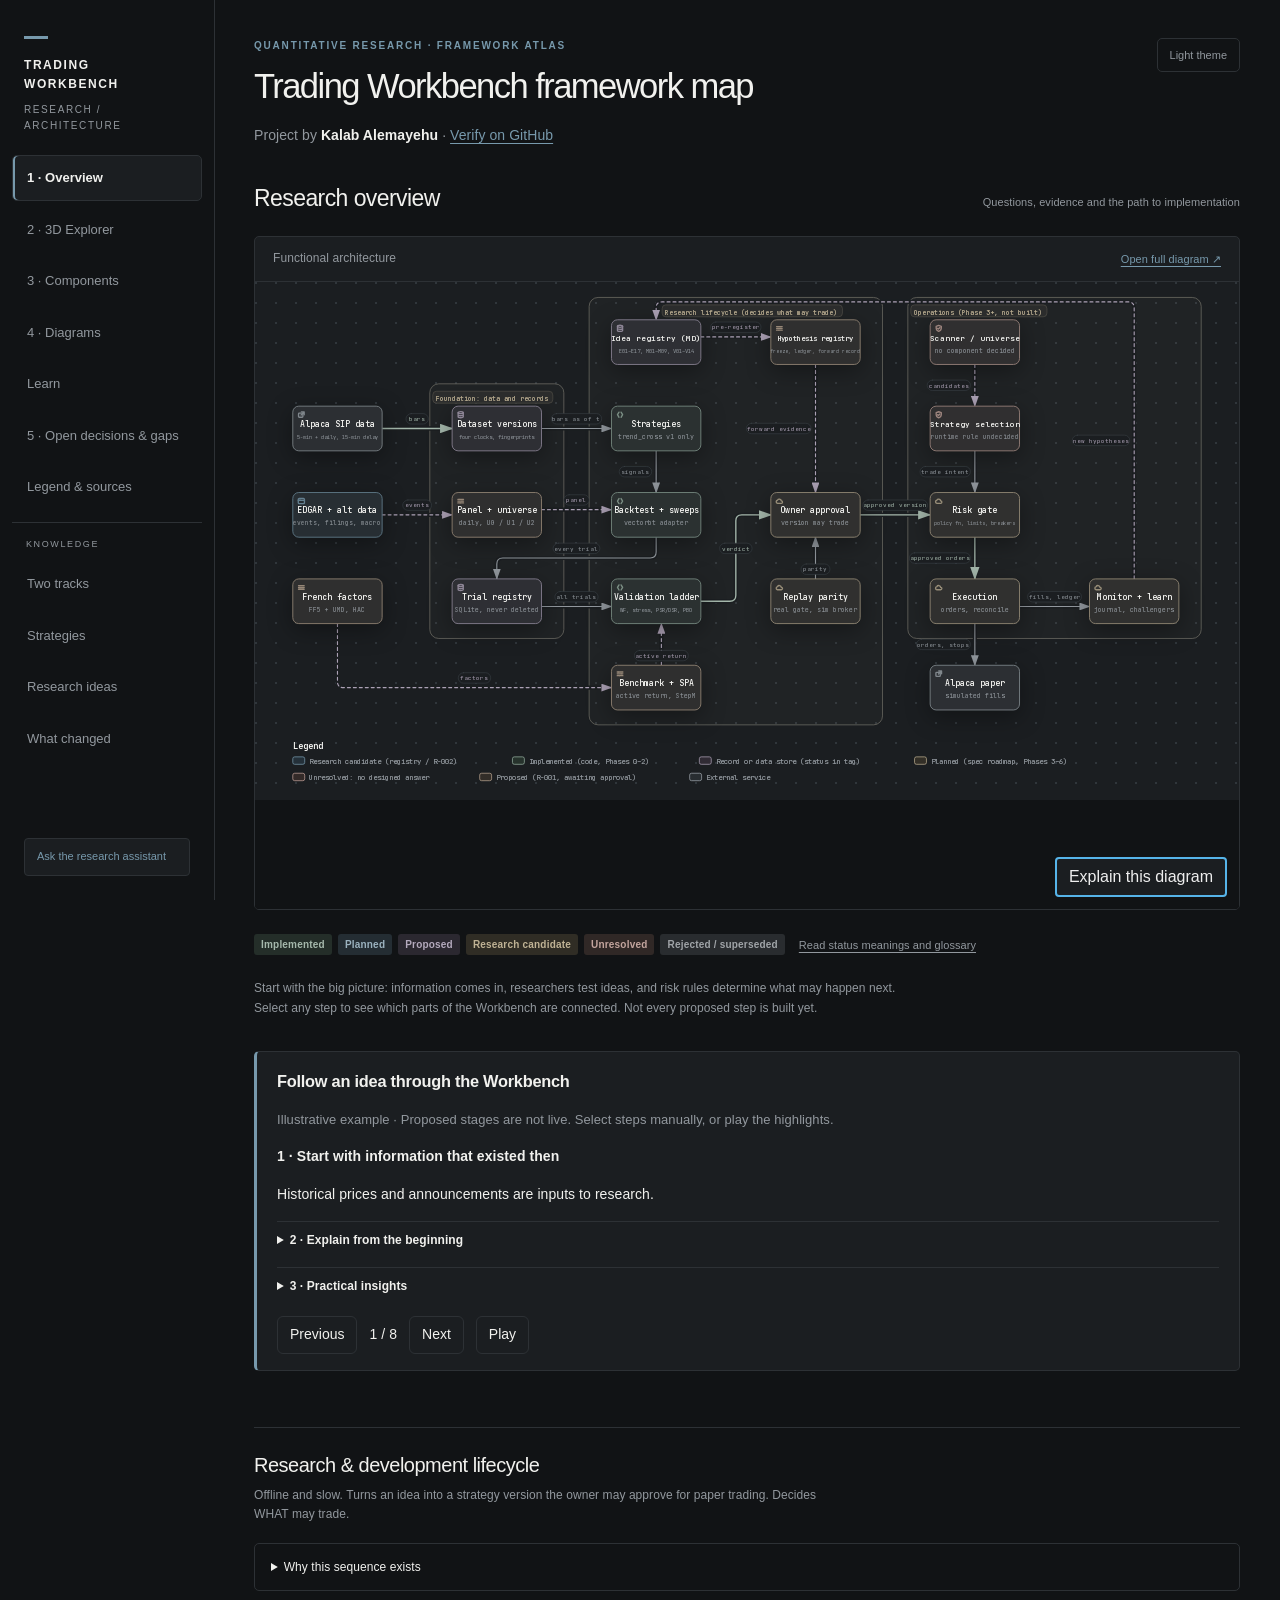
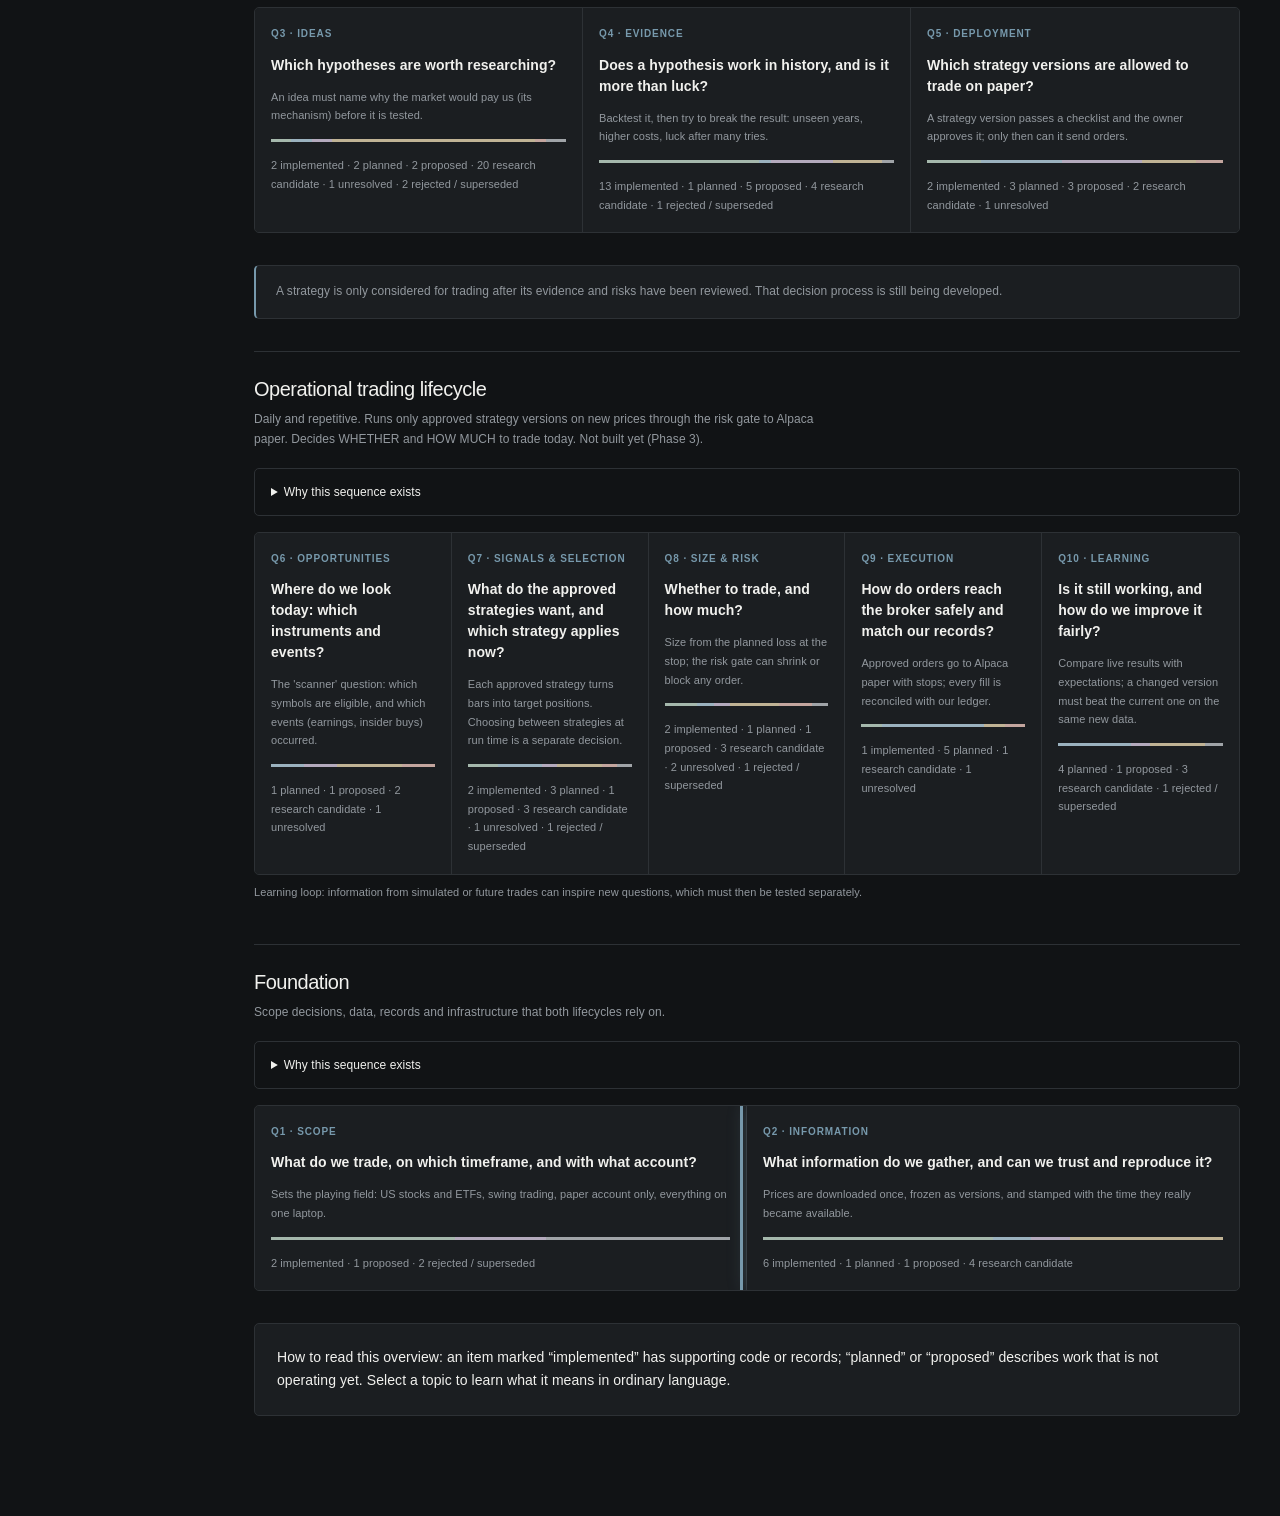
==== commit 89120a85: "Display project owner and verifiable GitHub link in site header" ====
--- a/index.html
+++ b/index.html
@@ -25,6 +25,7 @@
 header{padding:20px 24px 0;max-width:1280px;margin:0 auto}
 h1{font-size:24px;margin:0 0 4px}
 .sub{color:var(--muted);margin:0 0 14px;max-width:900px}
+.project-credit{color:var(--muted);font-size:14px;margin:1px 0 7px}.project-credit strong{color:var(--ink)}
 nav{display:flex;gap:4px;flex-wrap:wrap;border-bottom:1px solid var(--line);max-width:1280px;margin:0 auto;padding:0 24px}
 nav button{background:none;border:0;border-bottom:3px solid transparent;padding:10px 12px;font:inherit;color:var(--muted);cursor:pointer}
 nav button[aria-selected="true"]{color:var(--ink);border-bottom-color:var(--accent);font-weight:600}
@@ -106,6 +107,7 @@
 <header>
   <button class="themebtn" id="theme" type="button">Theme</button>
   <h1>Trading Workbench framework map</h1>
+  <p class="project-credit">Project by <strong>Kalab Alemayehu</strong> · <a href="https://github.com/Lawliet73/trading-workbench-showcase" target="_blank" rel="noopener noreferrer">Verify on GitHub</a></p>
   <p class="sub" id="subtitle"></p>
   <div class="legend" id="legend"></div>
 </header>
